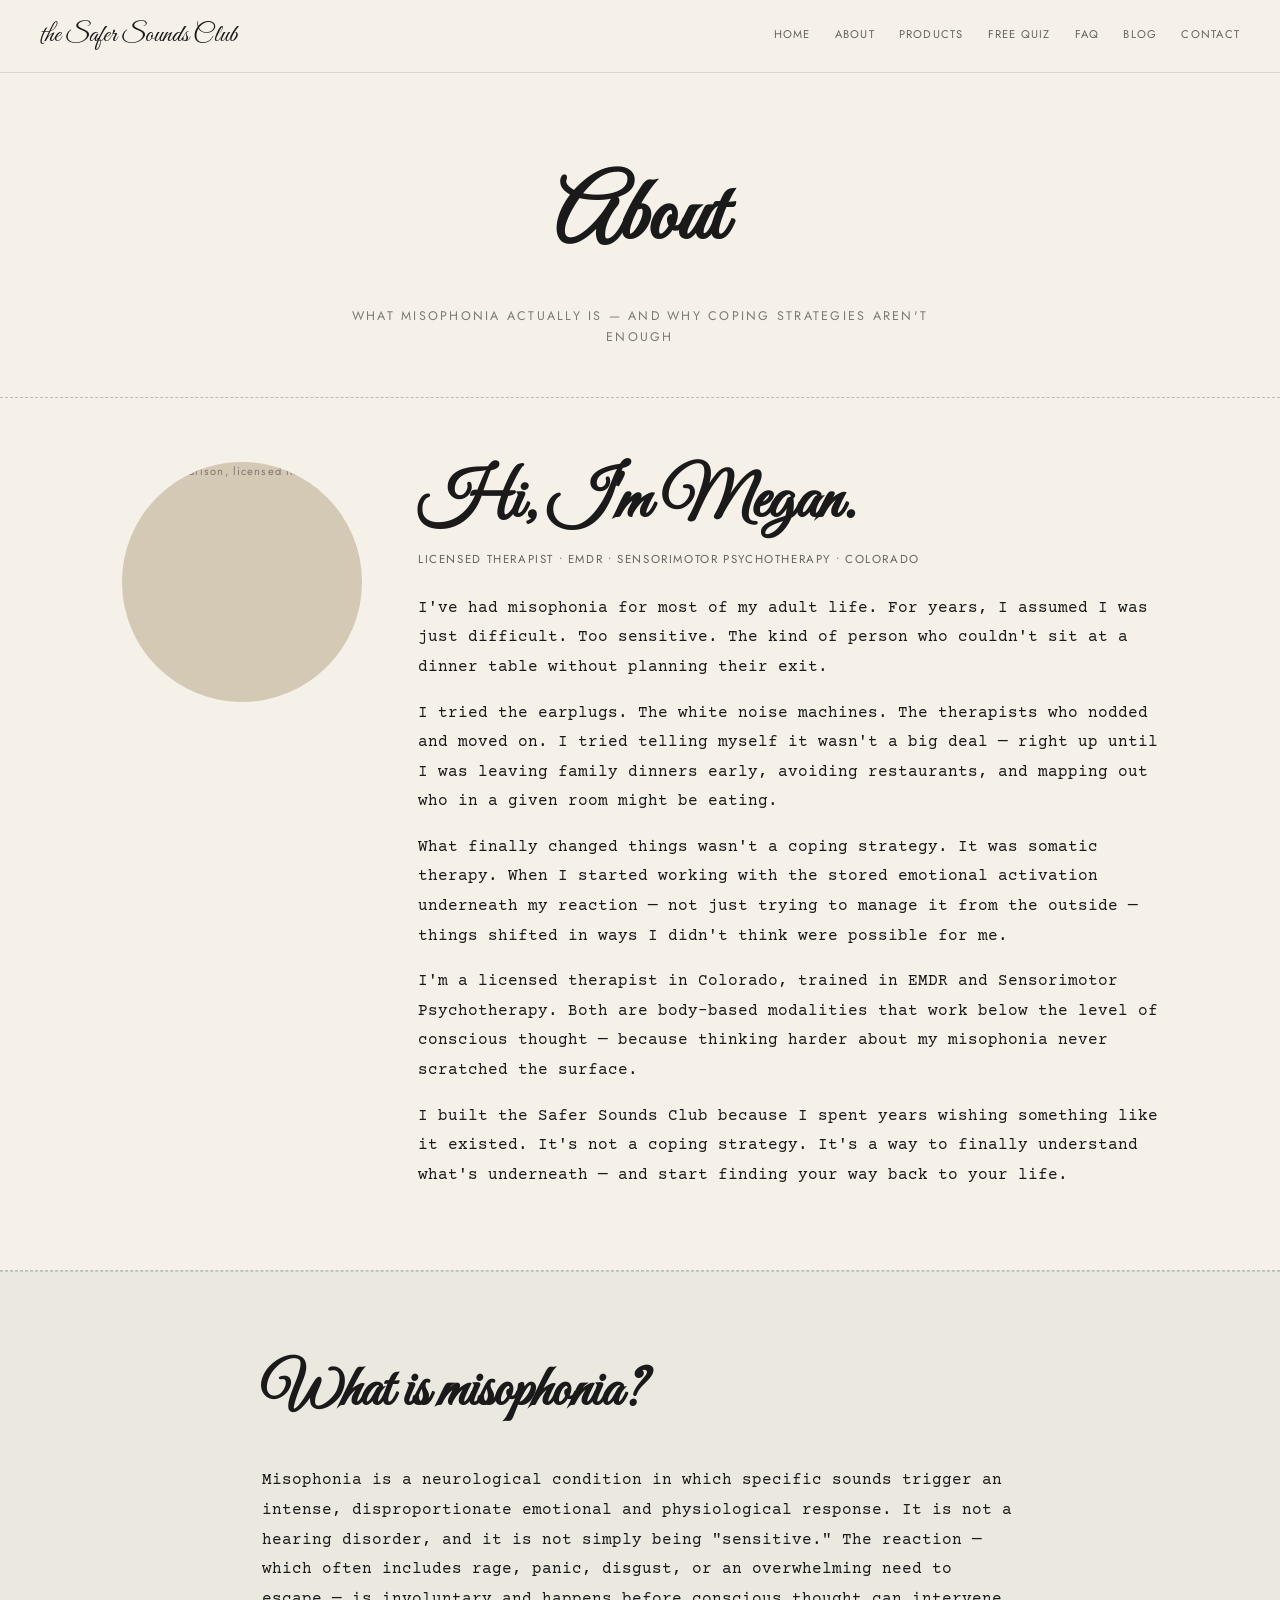
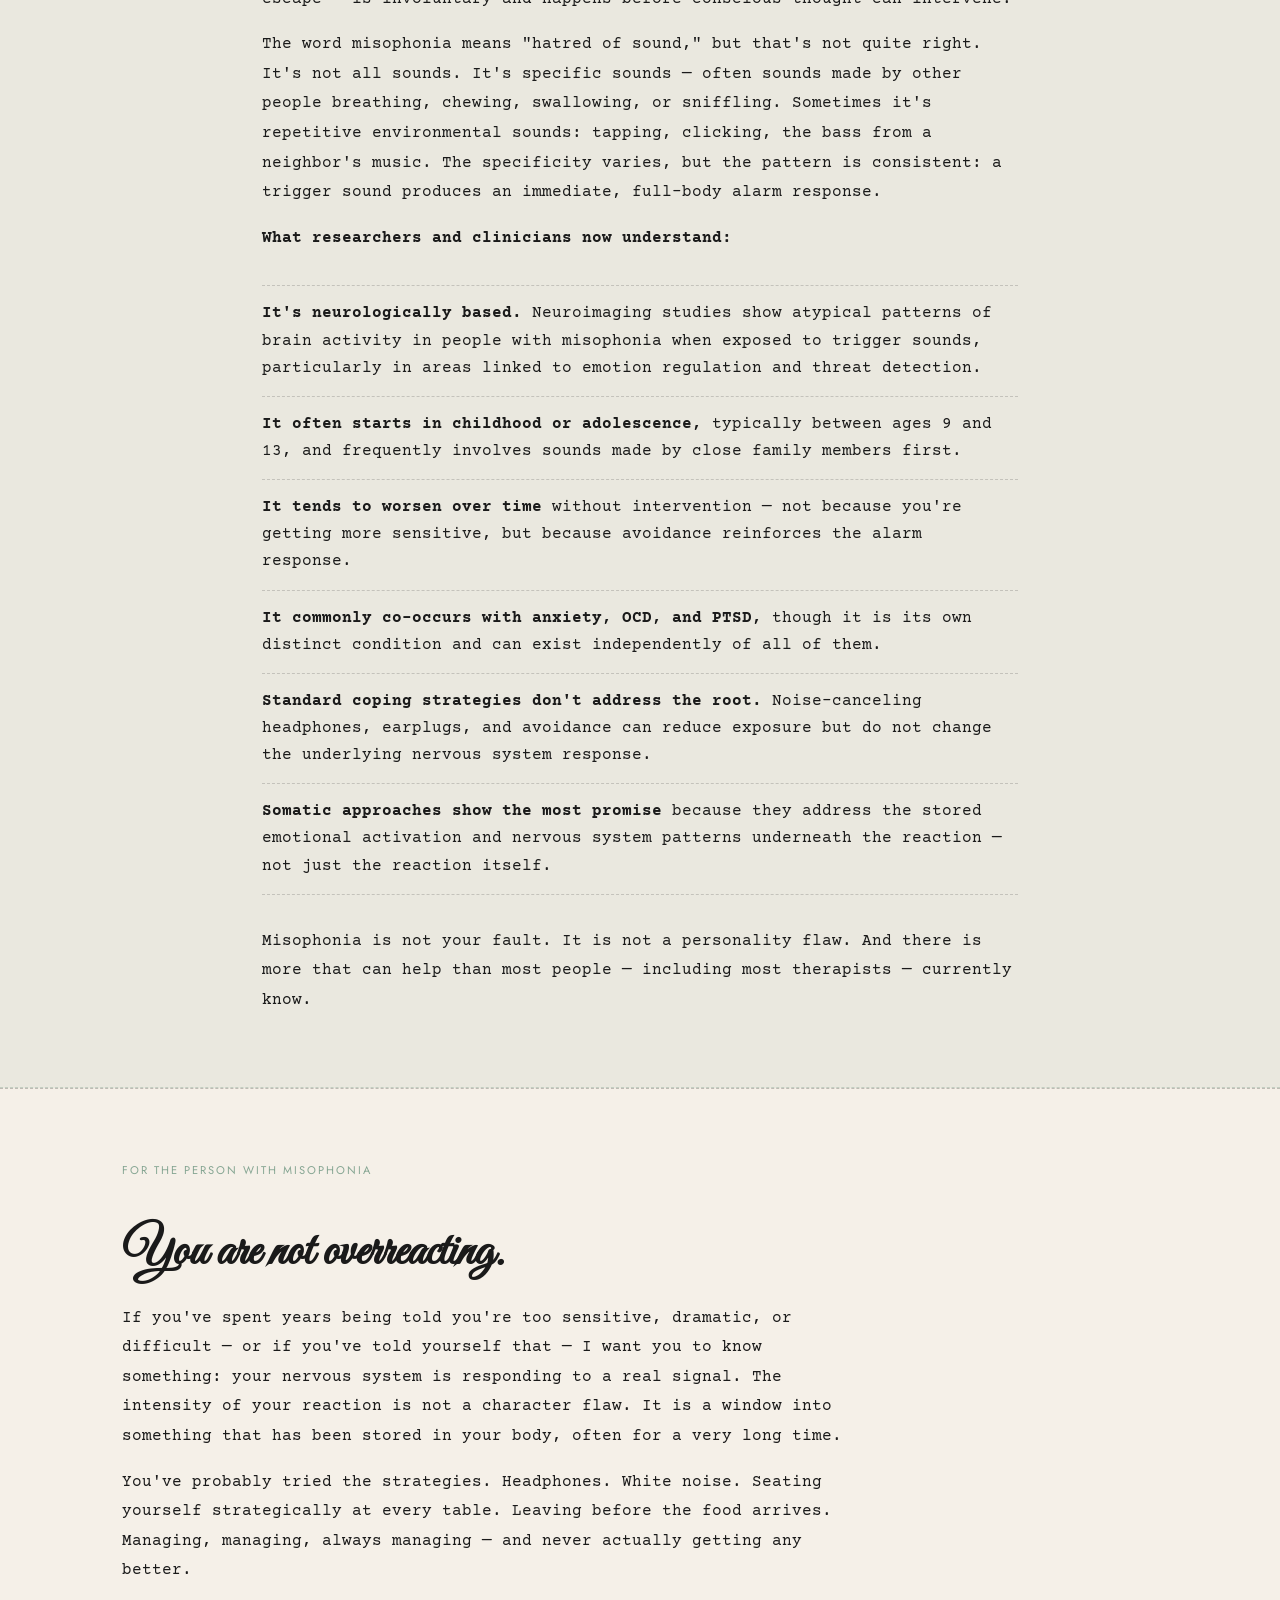
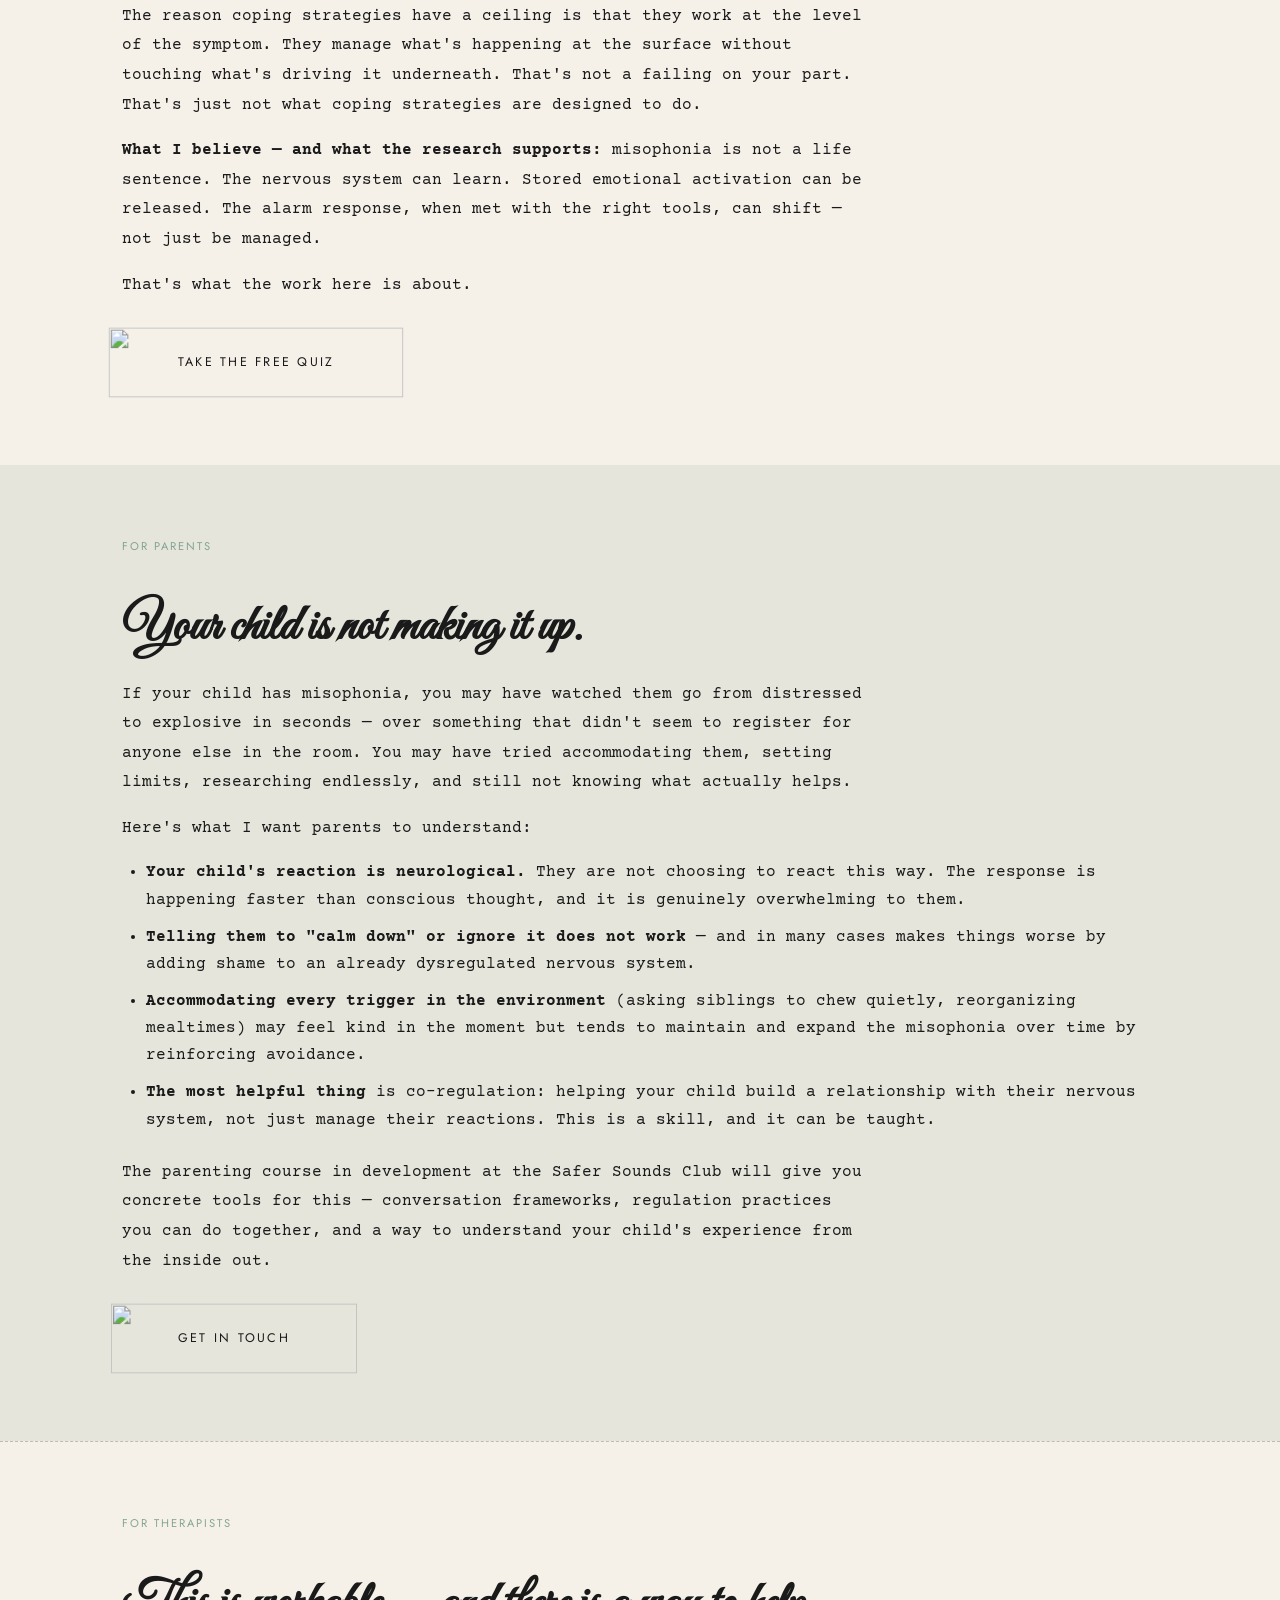
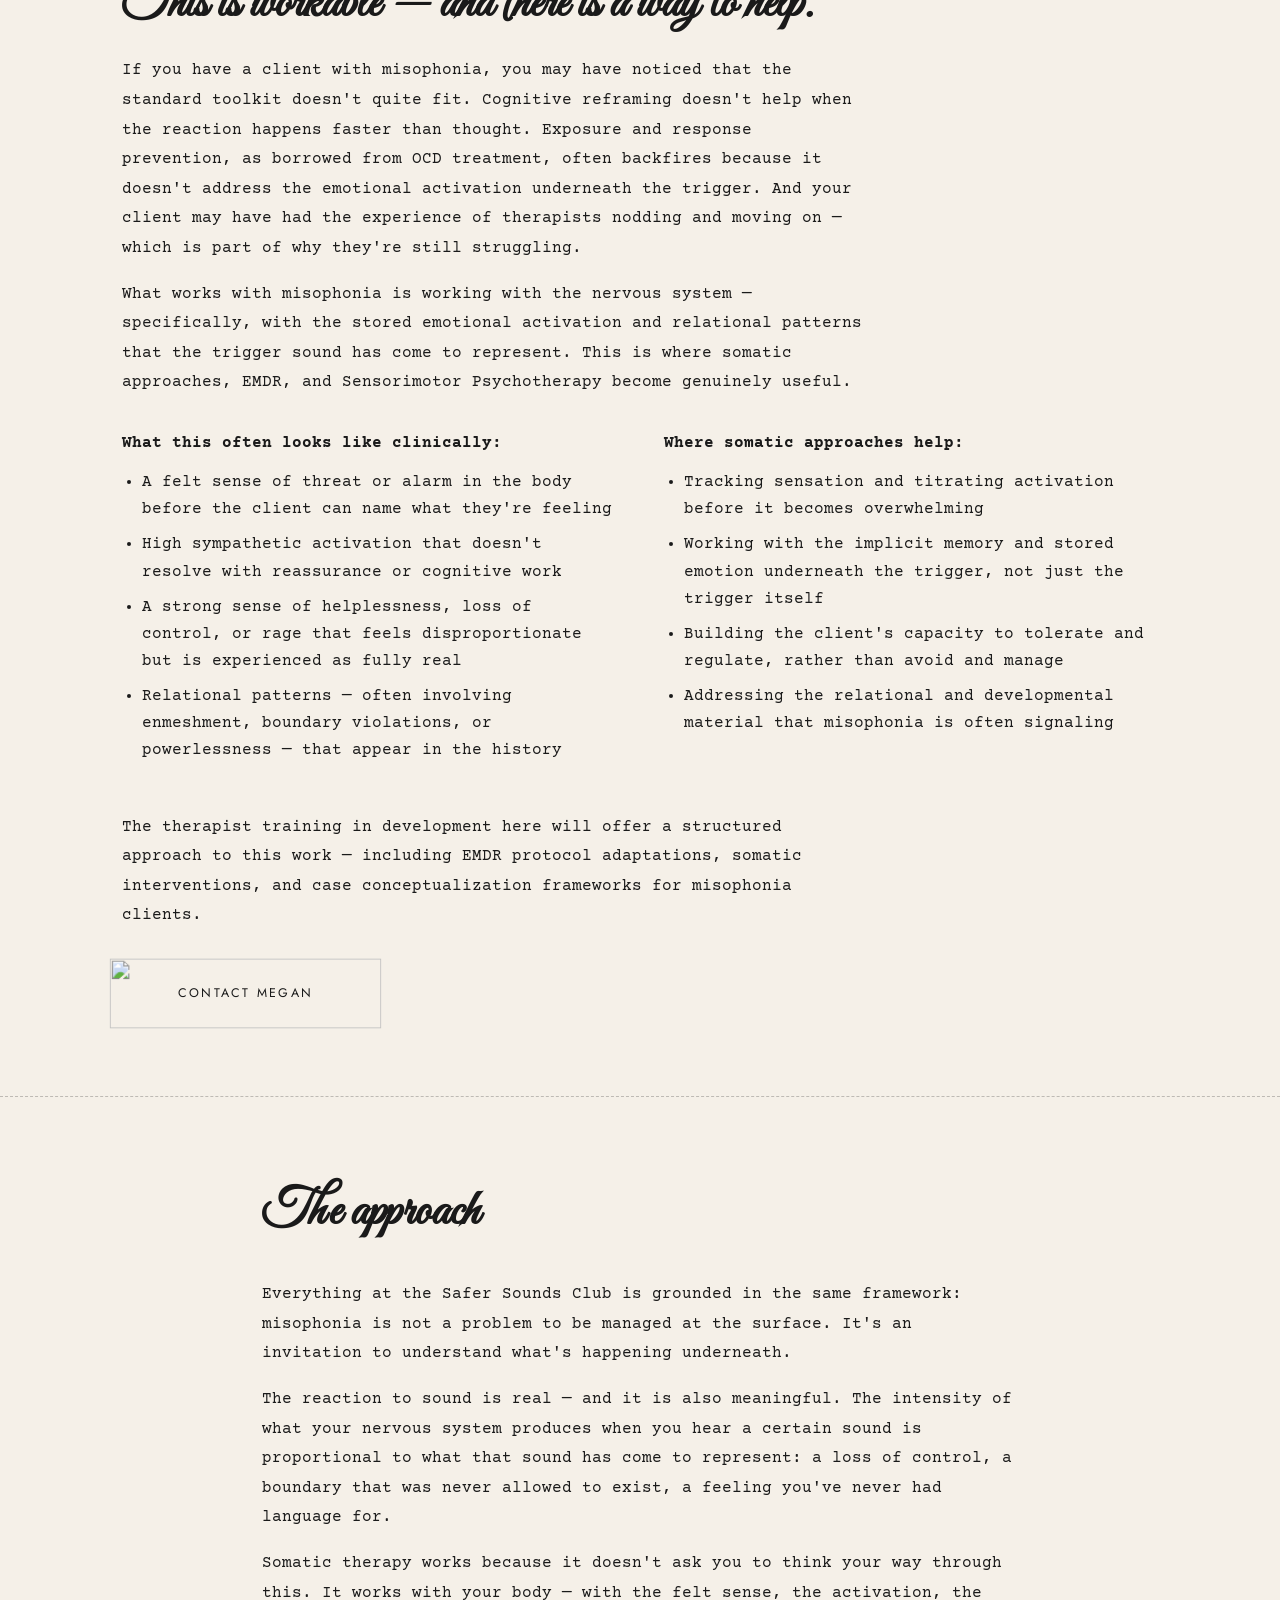
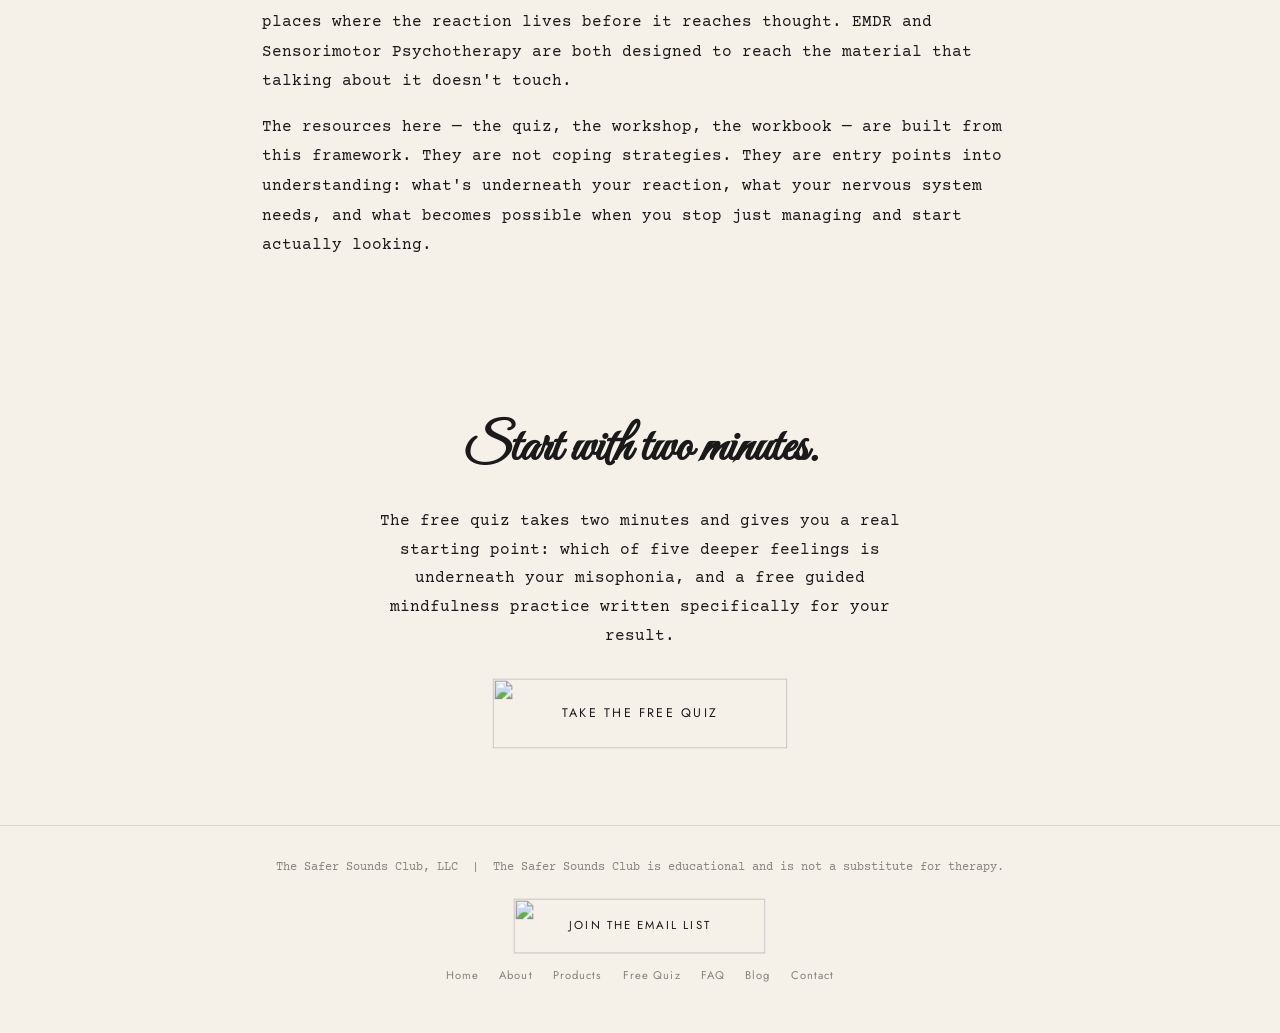
==== about.html @ 6d4de00d "Mobile R2: fix stacking images, bio text larger, color section accents" ====
<!DOCTYPE html>
<html lang="en">
<head>
  <link rel="icon" type="image/png" href="images/favicon.png">
  <meta charset="UTF-8">
  <meta name="viewport" content="width=device-width, initial-scale=1.0">
  <title>About Misophonia & Megan Carlson | The Safer Sounds Club</title>
  <meta name="description" content="Learn what misophonia actually is — from a licensed therapist who has it. Information for people with misophonia, parents, and therapists. Somatic and EMDR approaches that go beyond coping strategies.">
  <meta name="keywords" content="what is misophonia, misophonia therapist, misophonia somatic therapy, misophonia EMDR, misophonia for parents, misophonia for therapists, misophonia causes, Megan Carlson therapist Colorado">
  <meta property="og:title" content="About Misophonia & Megan Carlson | The Safer Sounds Club">
  <meta property="og:description" content="Misophonia isn't just about sounds. Learn what's underneath — from a licensed therapist, EMDR specialist, and person with misophonia.">
  <meta property="og:type" content="website">
  <meta name="robots" content="index, follow">
  <script type="application/ld+json">
  {
    "@context": "https://schema.org",
    "@type": "Person",
    "name": "Megan Carlson",
    "jobTitle": "Licensed Therapist",
    "description": "Licensed therapist, EMDR specialist, and Sensorimotor Psychotherapy practitioner specializing in misophonia using a somatic approach.",
    "knowsAbout": ["misophonia", "EMDR therapy", "somatic therapy", "Sensorimotor Psychotherapy", "sound sensitivity"],
    "worksFor": {
      "@type": "Organization",
      "name": "The Safer Sounds Club"
    }
  }
  </script>
  <link rel="preconnect" href="https://fonts.googleapis.com">
  <link rel="preconnect" href="https://fonts.gstatic.com" crossorigin>
  <link href="https://fonts.googleapis.com/css2?family=Great+Vibes&family=Courier+Prime:ital,wght@0,400;0,700;1,400&family=Jost:wght@300;400&display=swap" rel="stylesheet">
  <style>
    *, *::before, *::after { box-sizing: border-box; margin: 0; padding: 0; }
    :root { --cream: #f5f0e8; --ink: #1a1a1a; --sage: #7a9e8a; --blue-slate: #7a95a8; --max-w: 1100px; }
    body { background: var(--cream); color: var(--ink); font-family: 'Courier Prime', monospace; font-size: 17px; line-height: 1.7; overflow-x: hidden; }

    nav { position: sticky; top: 0; z-index: 100; background: var(--cream); border-bottom: 1px solid rgba(26,26,26,0.12); padding: 14px 40px; display: flex; align-items: center; justify-content: space-between; }
    .nav-brand { font-family: 'Great Vibes', cursive; font-size: 1.6rem; color: var(--ink); text-decoration: none; }
    .nav-links { display: flex; gap: 24px; list-style: none; flex-wrap: wrap; }
    .nav-links a { font-family: 'Jost', sans-serif; font-size: 0.7rem; font-weight: 400; letter-spacing: 0.11em; text-transform: uppercase; text-decoration: none; color: var(--ink); opacity: 0.65; transition: opacity 0.2s; }
    .nav-links a:hover { opacity: 1; }

    .btn-painted {
      position: relative; display: inline-flex; align-items: center; justify-content: center;
      text-decoration: none; color: var(--ink); font-family: 'Jost', sans-serif;
      font-size: 0.78rem; font-weight: 400; letter-spacing: 0.18em; text-transform: uppercase;
      padding: 20px 56px; cursor: pointer; border: none; background: none;
    }
    .btn-sage .paint-bg { display: none; }
    .paint-bg-img { position: absolute; inset: 0; overflow: visible; transform: scaleX(1.1) scaleY(1.15); }
    .paint-bg-img img { width: 100%; height: 100%; object-fit: fill; opacity: 0.95; }
    .btn-painted {
      transition: transform 0.18s ease, opacity 0.18s ease;
    }
    .btn-painted:hover {
      transform: translateY(-2px);
      opacity: 0.9;
    }
    .btn-label { position: relative; z-index: 2; }

    .full-dashes { border: none; border-top: 1.5px dashed rgba(26,26,26,0.25); margin: 0; }
    .caps-label { font-family: 'Jost', sans-serif; font-size: 0.72rem; font-weight: 300; letter-spacing: 0.18em; text-transform: uppercase; }

    /* PAGE HERO */
    .page-hero { text-align: center; padding: 72px 32px 48px; }
    .page-hero h1 { font-family: 'Great Vibes', cursive; font-size: clamp(3rem, 8vw, 5.5rem); margin-bottom: 12px; }
    .page-hero p { font-family: 'Jost', sans-serif; font-size: 0.78rem; letter-spacing: 0.18em; text-transform: uppercase; opacity: 0.55; max-width: 600px; margin: 0 auto; }

    /* MEGAN BIO */
    .bio-section { max-width: var(--max-w); margin: 0 auto; padding: 64px 32px; }
    .bio-inner { display: grid; grid-template-columns: 240px 1fr; gap: 56px; align-items: start; }
    .bio-photo {
      width: 240px; height: 240px; border-radius: 50%; background: #d4c9b5;
      display: flex; align-items: center; justify-content: center;
      font-family: 'Jost', sans-serif; font-size: 0.7rem; letter-spacing: 0.1em;
      color: rgba(26,26,26,0.45); object-fit: cover;
    }
    .bio-photo img { width: 100%; height: 100%; border-radius: 50%; object-fit: cover; }
    .bio-name { font-family: 'Great Vibes', cursive; font-size: clamp(3rem, 6vw, 4.2rem); line-height: 1.2; margin-bottom: 8px; }
    .bio-creds { font-family: 'Jost', sans-serif; font-size: 0.72rem; letter-spacing: 0.14em; text-transform: uppercase; opacity: 0.65; margin-bottom: 24px; }
    .bio-body p { margin-bottom: 1rem; font-size: 1rem; line-height: 1.85; }

    /* WHAT IS MISOPHONIA */
    .what-section { background: rgba(122,158,138,0.09); border-top: 1.5px dashed rgba(122,158,138,0.35); border-bottom: 1.5px dashed rgba(122,158,138,0.35); }
    .what-inner { max-width: 820px; margin: 0 auto; padding: 72px 32px; }
    .what-inner h2 { font-family: 'Great Vibes', cursive; font-size: clamp(2.4rem, 5vw, 3.6rem); margin-bottom: 24px; }
    .what-inner p { font-size: 1rem; line-height: 1.85; margin-bottom: 1rem; }
    .what-inner p:last-child { margin-bottom: 0; }
    .misophonia-facts { margin: 32px 0; padding-left: 0; list-style: none; }
    .misophonia-facts li { padding: 14px 0; border-bottom: 1px dashed rgba(26,26,26,0.18); font-size: 0.97rem; line-height: 1.75; }
    .misophonia-facts li:first-child { border-top: 1px dashed rgba(26,26,26,0.18); }

    /* AUDIENCE SECTIONS */
    .audience-section { max-width: var(--max-w); margin: 0 auto; padding: 72px 32px; }
    .audience-section h2 { font-family: 'Great Vibes', cursive; font-size: clamp(2.2rem, 4vw, 3.2rem); margin-bottom: 8px; }
    .audience-label { font-family: 'Jost', sans-serif; font-size: 0.7rem; letter-spacing: 0.18em; text-transform: uppercase; color: var(--sage); opacity: 0.9; margin-bottom: 28px; display: block; }
    .audience-section p { font-size: 1rem; line-height: 1.85; margin-bottom: 1rem; max-width: 740px; }
    .audience-section ul { padding-left: 24px; margin: 12px 0 24px; }
    .audience-section li { font-size: 0.97rem; line-height: 1.75; margin-bottom: 10px; }
    .audience-grid { display: grid; grid-template-columns: 1fr 1fr; gap: 48px; margin-top: 32px; }
    .audience-col h3 { font-family: 'Courier Prime', monospace; font-size: 1rem; font-weight: 700; margin-bottom: 12px; }
    .audience-col p { font-size: 0.95rem; line-height: 1.8; }

    /* APPROACH SECTION */
    .approach-section { max-width: 820px; margin: 0 auto; padding: 0 32px 72px; }
    .approach-section h2 { font-family: 'Great Vibes', cursive; font-size: clamp(2.2rem, 4vw, 3.2rem); margin-bottom: 24px; }
    .approach-section p { font-size: 1rem; line-height: 1.85; margin-bottom: 1rem; }

    /* CTA */
    .cta-section { text-align: center; padding: 56px 32px 80px; }
    .cta-section h2 { font-family: 'Great Vibes', cursive; font-size: clamp(2.4rem, 5vw, 3.2rem); margin-bottom: 16px; }
    .cta-section p { font-size: 0.97rem; line-height: 1.85; max-width: 560px; margin: 0 auto 32px; }

    footer { text-align: center; padding: 32px 32px 48px; border-top: 1.5px solid rgba(26,26,26,0.12); }
    .footer-disclaimer { font-size: 0.75rem; font-family: 'Courier Prime', monospace; opacity: 0.5; margin-bottom: 24px; }
    .footer-links { display: flex; gap: 20px; flex-wrap: wrap; justify-content: center; font-family: 'Jost', sans-serif; font-size: 0.7rem; letter-spacing: 0.1em; margin-top: 16px; }
    .footer-links a { text-decoration: none; color: var(--ink); opacity: 0.5; }
    .footer-links a:hover { opacity: 0.9; }

    @media (max-width: 768px) {
      nav { padding: 14px 20px; }
      .nav-links { gap: 12px; }
      .bio-inner { grid-template-columns: 1fr; }
      .bio-photo { margin: 0 auto; }
      .audience-grid { grid-template-columns: 1fr; gap: 28px; }
      .palm-deco { display: none; }
    }
    @media (max-width: 480px) {
      .btn-painted { padding: 18px 36px; }
      nav { padding: 12px 16px; }
    }
  
    /* ── HAMBURGER NAV ── */
    .nav-toggle {
      display: none;
      background: none;
      border: none;
      cursor: pointer;
      padding: 4px;
      flex-direction: column;
      gap: 5px;
      flex-shrink: 0;
    }
    .nav-toggle span {
      display: block;
      width: 22px;
      height: 1.5px;
      background: var(--ink);
      transition: transform 0.25s, opacity 0.2s;
    }
    nav.open .nav-toggle span:nth-child(1) { transform: translateY(6.5px) rotate(45deg); }
    nav.open .nav-toggle span:nth-child(2) { opacity: 0; }
    nav.open .nav-toggle span:nth-child(3) { transform: translateY(-6.5px) rotate(-45deg); }
    @media (max-width: 720px) {
      .nav-toggle { display: flex; }
      nav { position: relative; flex-wrap: wrap; }
      .nav-links {
        display: none;
        position: absolute;
        top: 100%;
        left: 0;
        right: 0;
        background: var(--cream);
        border-bottom: 1.5px solid rgba(26,26,26,0.15);
        padding: 20px 24px 24px;
        flex-direction: column;
        gap: 18px;
        z-index: 200;
        box-shadow: 0 8px 24px rgba(26,26,26,0.06);
      }
      nav.open .nav-links { display: flex; }
    }
  </style>
</head>
<body>

<nav>
  <a href="index.html" class="nav-brand">the Safer Sounds Club</a>
  <ul class="nav-links">
    <li><a href="index.html">Home</a></li>
    <li><a href="about.html">About</a></li>
    <li><a href="products.html">Products</a></li>
    <li><a href="quiz.html">Free Quiz</a></li>
    <li><a href="faq.html">FAQ</a></li>
    <li><a href="blog.html">Blog</a></li>
    <li><a href="contact.html">Contact</a></li>
  </ul>
  <button class="nav-toggle" aria-label="Toggle navigation"><span></span><span></span><span></span></button>
</nav>

<!-- PAGE HERO -->
<section class="page-hero">
  <h1>About</h1>
  <p>What misophonia actually is — and why coping strategies aren't enough</p>
</section>

<hr class="full-dashes">

<!-- MEGAN BIO -->
<section class="bio-section">
  <div class="bio-inner">
    <div>
      <div class="bio-photo">
        <img src="images/megan-carlson.jpg" alt="Megan Carlson, licensed therapist" style="width:100%;height:100%;border-radius:50%;object-fit:cover;object-position:top center;">
      </div>
    </div>
    <div>
      <h2 class="bio-name">Hi, I'm Megan.</h2>
      <p class="bio-creds">Licensed Therapist &bull; EMDR &bull; Sensorimotor Psychotherapy &bull; Colorado</p>
      <div class="bio-body">
        <p>I've had misophonia for most of my adult life. For years, I assumed I was just difficult. Too sensitive. The kind of person who couldn't sit at a dinner table without planning their exit.</p>
        <p>I tried the earplugs. The white noise machines. The therapists who nodded and moved on. I tried telling myself it wasn't a big deal — right up until I was leaving family dinners early, avoiding restaurants, and mapping out who in a given room might be eating.</p>
        <p>What finally changed things wasn't a coping strategy. It was somatic therapy. When I started working with the stored emotional activation underneath my reaction — not just trying to manage it from the outside — things shifted in ways I didn't think were possible for me.</p>
        <p>I'm a licensed therapist in Colorado, trained in EMDR and Sensorimotor Psychotherapy. Both are body-based modalities that work below the level of conscious thought — because thinking harder about my misophonia never scratched the surface.</p>
        <p>I built the Safer Sounds Club because I spent years wishing something like it existed. It's not a coping strategy. It's a way to finally understand what's underneath — and start finding your way back to your life.</p>
      </div>
    </div>
  </div>
</section>

<hr class="full-dashes">

<!-- WHAT IS MISOPHONIA -->
<section class="what-section">
  <div class="what-inner">
    <h2>What is misophonia?</h2>
    <p>Misophonia is a neurological condition in which specific sounds trigger an intense, disproportionate emotional and physiological response. It is not a hearing disorder, and it is not simply being "sensitive." The reaction — which often includes rage, panic, disgust, or an overwhelming need to escape — is involuntary and happens before conscious thought can intervene.</p>
    <p>The word misophonia means "hatred of sound," but that's not quite right. It's not all sounds. It's specific sounds — often sounds made by other people breathing, chewing, swallowing, or sniffling. Sometimes it's repetitive environmental sounds: tapping, clicking, the bass from a neighbor's music. The specificity varies, but the pattern is consistent: a trigger sound produces an immediate, full-body alarm response.</p>
    <p><strong>What researchers and clinicians now understand:</strong></p>
    <ul class="misophonia-facts">
      <li><strong>It's neurologically based.</strong> Neuroimaging studies show atypical patterns of brain activity in people with misophonia when exposed to trigger sounds, particularly in areas linked to emotion regulation and threat detection.</li>
      <li><strong>It often starts in childhood or adolescence,</strong> typically between ages 9 and 13, and frequently involves sounds made by close family members first.</li>
      <li><strong>It tends to worsen over time</strong> without intervention — not because you're getting more sensitive, but because avoidance reinforces the alarm response.</li>
      <li><strong>It commonly co-occurs with anxiety, OCD, and PTSD,</strong> though it is its own distinct condition and can exist independently of all of them.</li>
      <li><strong>Standard coping strategies don't address the root.</strong> Noise-canceling headphones, earplugs, and avoidance can reduce exposure but do not change the underlying nervous system response.</li>
      <li><strong>Somatic approaches show the most promise</strong> because they address the stored emotional activation and nervous system patterns underneath the reaction — not just the reaction itself.</li>
    </ul>
    <p>Misophonia is not your fault. It is not a personality flaw. And there is more that can help than most people — including most therapists — currently know.</p>
  </div>
</section>

<hr class="full-dashes">

<!-- FOR PEOPLE WITH MISOPHONIA -->
<div style="position:relative;overflow:hidden;">
  <img src="images/Palm.png" alt="" aria-hidden="true" class="palm-deco" style="position:absolute;right:-10px;top:50%;transform:translateY(-50%);width:280px;mix-blend-mode:multiply;opacity:1;pointer-events:none;">
<section class="audience-section">
  <span class="audience-label">For the person with misophonia</span>
  <h2>You are not overreacting.</h2>
  <p>If you've spent years being told you're too sensitive, dramatic, or difficult — or if you've told yourself that — I want you to know something: your nervous system is responding to a real signal. The intensity of your reaction is not a character flaw. It is a window into something that has been stored in your body, often for a very long time.</p>
  <p>You've probably tried the strategies. Headphones. White noise. Seating yourself strategically at every table. Leaving before the food arrives. Managing, managing, always managing — and never actually getting any better.</p>
  <p>The reason coping strategies have a ceiling is that they work at the level of the symptom. They manage what's happening at the surface without touching what's driving it underneath. That's not a failing on your part. That's just not what coping strategies are designed to do.</p>
  <p><strong>What I believe — and what the research supports:</strong> misophonia is not a life sentence. The nervous system can learn. Stored emotional activation can be released. The alarm response, when met with the right tools, can shift — not just be managed.</p>
  <p>That's what the work here is about.</p>
  <div style="margin-top: 32px;">
    <a href="quiz.html" class="btn-painted btn-sage">
      <span class="paint-bg-img" aria-hidden="true"><img src="images/brushstroke-sage.png" alt=""></span>
      <span class="btn-label">Take the Free Quiz</span>
    </a>
  </div>
</section>
</div>

<!-- FOR PARENTS -->
<div style="background: rgba(122,158,138,0.13); width:100%;">
<section class="audience-section">
  <span class="audience-label">For parents</span>
  <h2>Your child is not making it up.</h2>
  <p>If your child has misophonia, you may have watched them go from distressed to explosive in seconds — over something that didn't seem to register for anyone else in the room. You may have tried accommodating them, setting limits, researching endlessly, and still not knowing what actually helps.</p>
  <p>Here's what I want parents to understand:</p>
  <ul>
    <li><strong>Your child's reaction is neurological.</strong> They are not choosing to react this way. The response is happening faster than conscious thought, and it is genuinely overwhelming to them.</li>
    <li><strong>Telling them to "calm down" or ignore it does not work</strong> — and in many cases makes things worse by adding shame to an already dysregulated nervous system.</li>
    <li><strong>Accommodating every trigger in the environment</strong> (asking siblings to chew quietly, reorganizing mealtimes) may feel kind in the moment but tends to maintain and expand the misophonia over time by reinforcing avoidance.</li>
    <li><strong>The most helpful thing</strong> is co-regulation: helping your child build a relationship with their nervous system, not just manage their reactions. This is a skill, and it can be taught.</li>
  </ul>
  <p>The parenting course in development at the Safer Sounds Club will give you concrete tools for this — conversation frameworks, regulation practices you can do together, and a way to understand your child's experience from the inside out.</p>
  <div style="margin-top: 32px;">
    <a href="contact.html" class="btn-painted btn-sage">
      <span class="paint-bg-img" aria-hidden="true"><img src="images/brushstroke-sage.png" alt=""></span>
      <span class="btn-label">Get in Touch</span>
    </a>
  </div>
</section>
</div>

<hr class="full-dashes">

<!-- FOR THERAPISTS -->
<section class="audience-section">
  <span class="audience-label">For therapists</span>
  <h2>This is workable — and there is a way to help.</h2>
  <p>If you have a client with misophonia, you may have noticed that the standard toolkit doesn't quite fit. Cognitive reframing doesn't help when the reaction happens faster than thought. Exposure and response prevention, as borrowed from OCD treatment, often backfires because it doesn't address the emotional activation underneath the trigger. And your client may have had the experience of therapists nodding and moving on — which is part of why they're still struggling.</p>
  <p>What works with misophonia is working with the nervous system — specifically, with the stored emotional activation and relational patterns that the trigger sound has come to represent. This is where somatic approaches, EMDR, and Sensorimotor Psychotherapy become genuinely useful.</p>
  <div class="audience-grid">
    <div class="audience-col">
      <h3>What this often looks like clinically:</h3>
      <ul style="padding-left: 20px; margin-top: 12px;">
        <li style="margin-bottom: 8px;">A felt sense of threat or alarm in the body before the client can name what they're feeling</li>
        <li style="margin-bottom: 8px;">High sympathetic activation that doesn't resolve with reassurance or cognitive work</li>
        <li style="margin-bottom: 8px;">A strong sense of helplessness, loss of control, or rage that feels disproportionate but is experienced as fully real</li>
        <li style="margin-bottom: 8px;">Relational patterns — often involving enmeshment, boundary violations, or powerlessness — that appear in the history</li>
      </ul>
    </div>
    <div class="audience-col">
      <h3>Where somatic approaches help:</h3>
      <ul style="padding-left: 20px; margin-top: 12px;">
        <li style="margin-bottom: 8px;">Tracking sensation and titrating activation before it becomes overwhelming</li>
        <li style="margin-bottom: 8px;">Working with the implicit memory and stored emotion underneath the trigger, not just the trigger itself</li>
        <li style="margin-bottom: 8px;">Building the client's capacity to tolerate and regulate, rather than avoid and manage</li>
        <li style="margin-bottom: 8px;">Addressing the relational and developmental material that misophonia is often signaling</li>
      </ul>
    </div>
  </div>
  <p style="margin-top: 24px;">The therapist training in development here will offer a structured approach to this work — including EMDR protocol adaptations, somatic interventions, and case conceptualization frameworks for misophonia clients.</p>
  <div style="margin-top: 32px;">
    <a href="contact.html" class="btn-painted btn-sage">
      <span class="paint-bg-img" aria-hidden="true"><img src="images/brushstroke-sage.png" alt=""></span>
      <span class="btn-label">Contact Megan</span>
    </a>
  </div>
</section>

<hr class="full-dashes">

<!-- THE APPROACH -->
<section class="approach-section" style="padding-top: 72px;">
  <h2>The approach</h2>
  <p>Everything at the Safer Sounds Club is grounded in the same framework: misophonia is not a problem to be managed at the surface. It's an invitation to understand what's happening underneath.</p>
  <p>The reaction to sound is real — and it is also meaningful. The intensity of what your nervous system produces when you hear a certain sound is proportional to what that sound has come to represent: a loss of control, a boundary that was never allowed to exist, a feeling you've never had language for.</p>
  <p>Somatic therapy works because it doesn't ask you to think your way through this. It works with your body — with the felt sense, the activation, the places where the reaction lives before it reaches thought. EMDR and Sensorimotor Psychotherapy are both designed to reach the material that talking about it doesn't touch.</p>
  <p>The resources here — the quiz, the workshop, the workbook — are built from this framework. They are not coping strategies. They are entry points into understanding: what's underneath your reaction, what your nervous system needs, and what becomes possible when you stop just managing and start actually looking.</p>
</section>

<!-- CTA -->
<section class="cta-section">
  <h2>Start with two minutes.</h2>
  <p>The free quiz takes two minutes and gives you a real starting point: which of five deeper feelings is underneath your misophonia, and a free guided mindfulness practice written specifically for your result.</p>
  <a href="quiz.html" class="btn-painted btn-sage">
    <span class="paint-bg-img" aria-hidden="true"><img src="images/brushstroke-sage.png" alt=""></span>
    <span class="btn-label">Take the Free Quiz</span>
  </a>
</section>

<footer>
  <p class="footer-disclaimer">The Safer Sounds Club, LLC &nbsp;|&nbsp; The Safer Sounds Club is educational and is not a substitute for therapy.</p>
  <div style="margin-bottom:8px;">
    <a href="quiz.html" class="btn-painted btn-sage" style="padding:14px 44px;font-size:0.72rem;">
      <span class="paint-bg-img" aria-hidden="true"><img src="images/brushstroke-sage.png" alt=""></span>
      <span class="btn-label">Join the email list</span>
    </a>
  </div>
  <div class="footer-links">
    <a href="index.html">Home</a>
    <a href="about.html">About</a>
    <a href="products.html">Products</a>
    <a href="quiz.html">Free Quiz</a>
    <a href="faq.html">FAQ</a>
    <a href="blog.html">Blog</a>
    <a href="contact.html">Contact</a>
  </div>
</footer>


<script>
  (function() {
    var toggle = document.querySelector('.nav-toggle');
    var nav = document.querySelector('nav');
    if (!toggle || !nav) return;
    toggle.addEventListener('click', function() { nav.classList.toggle('open'); });
    document.querySelectorAll('.nav-links a').forEach(function(a) {
      a.addEventListener('click', function() { nav.classList.remove('open'); });
    });
  })();
</script>

</body>
</html>
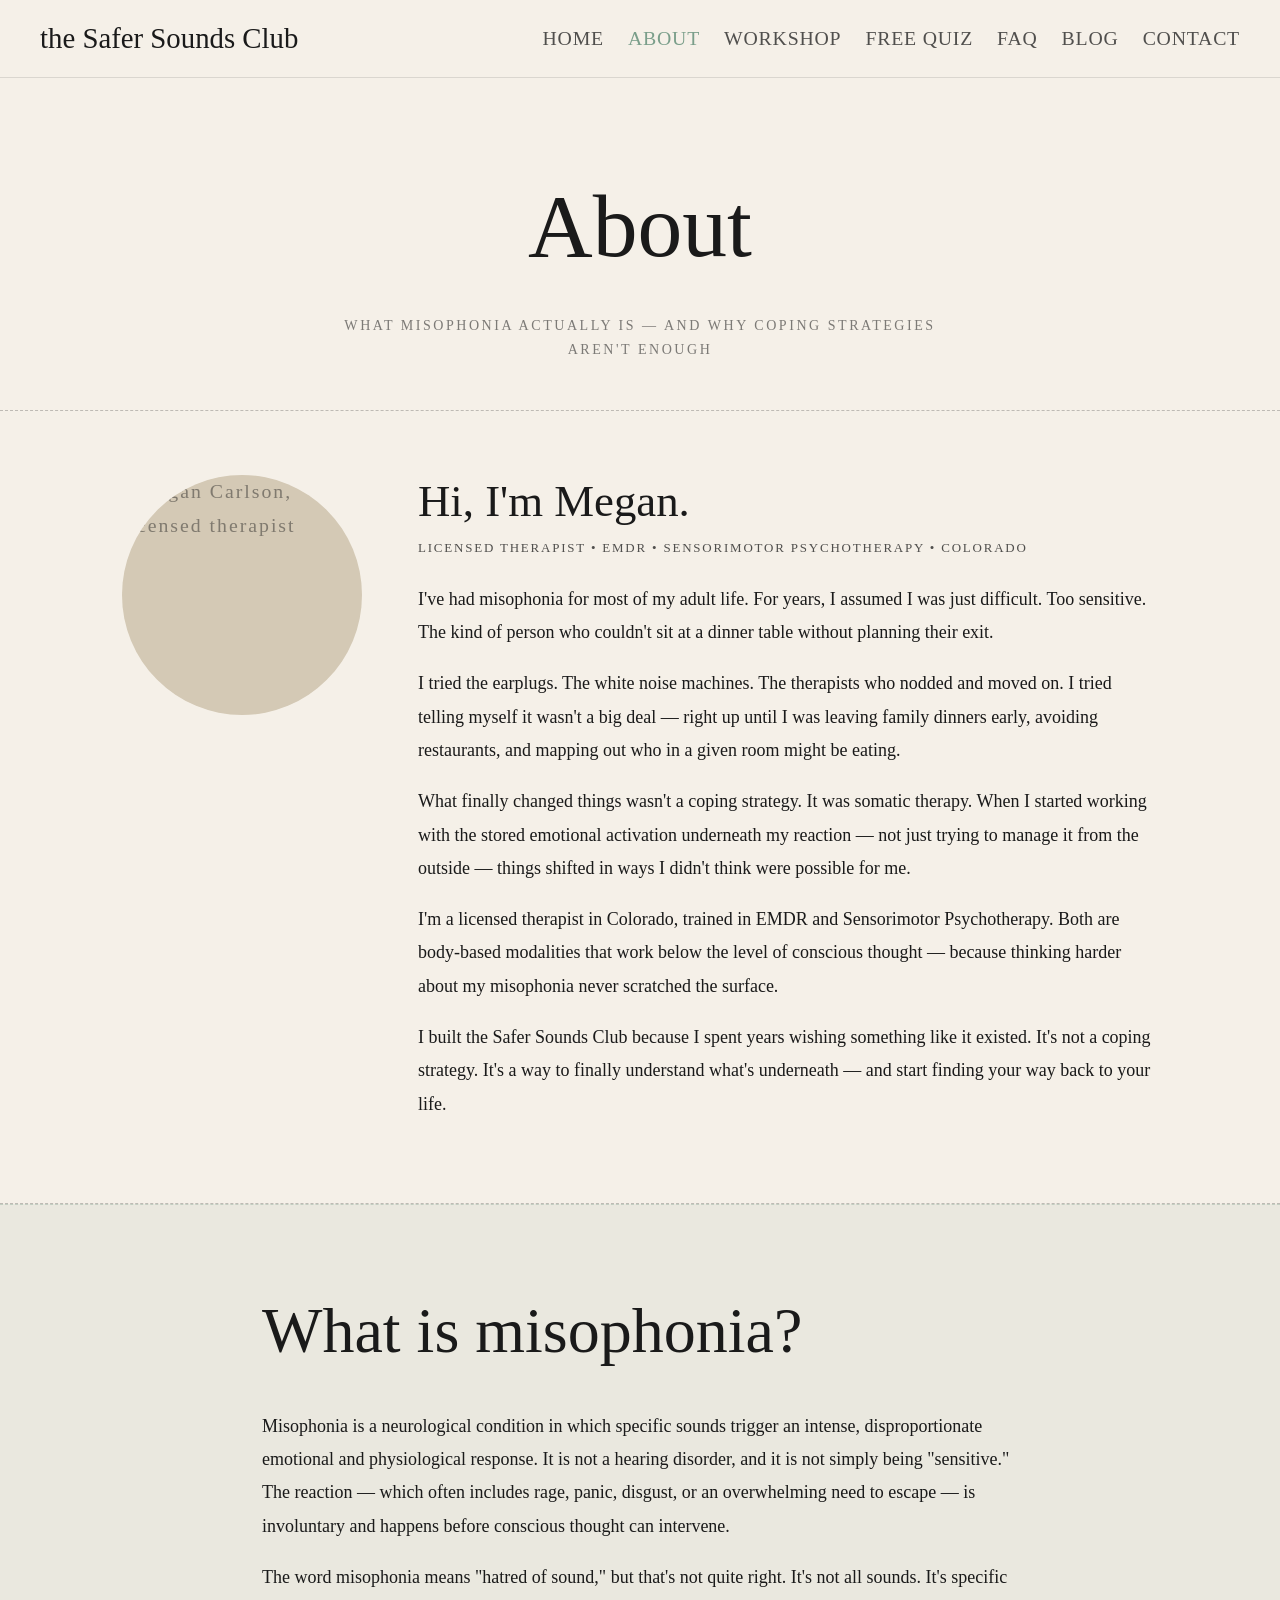
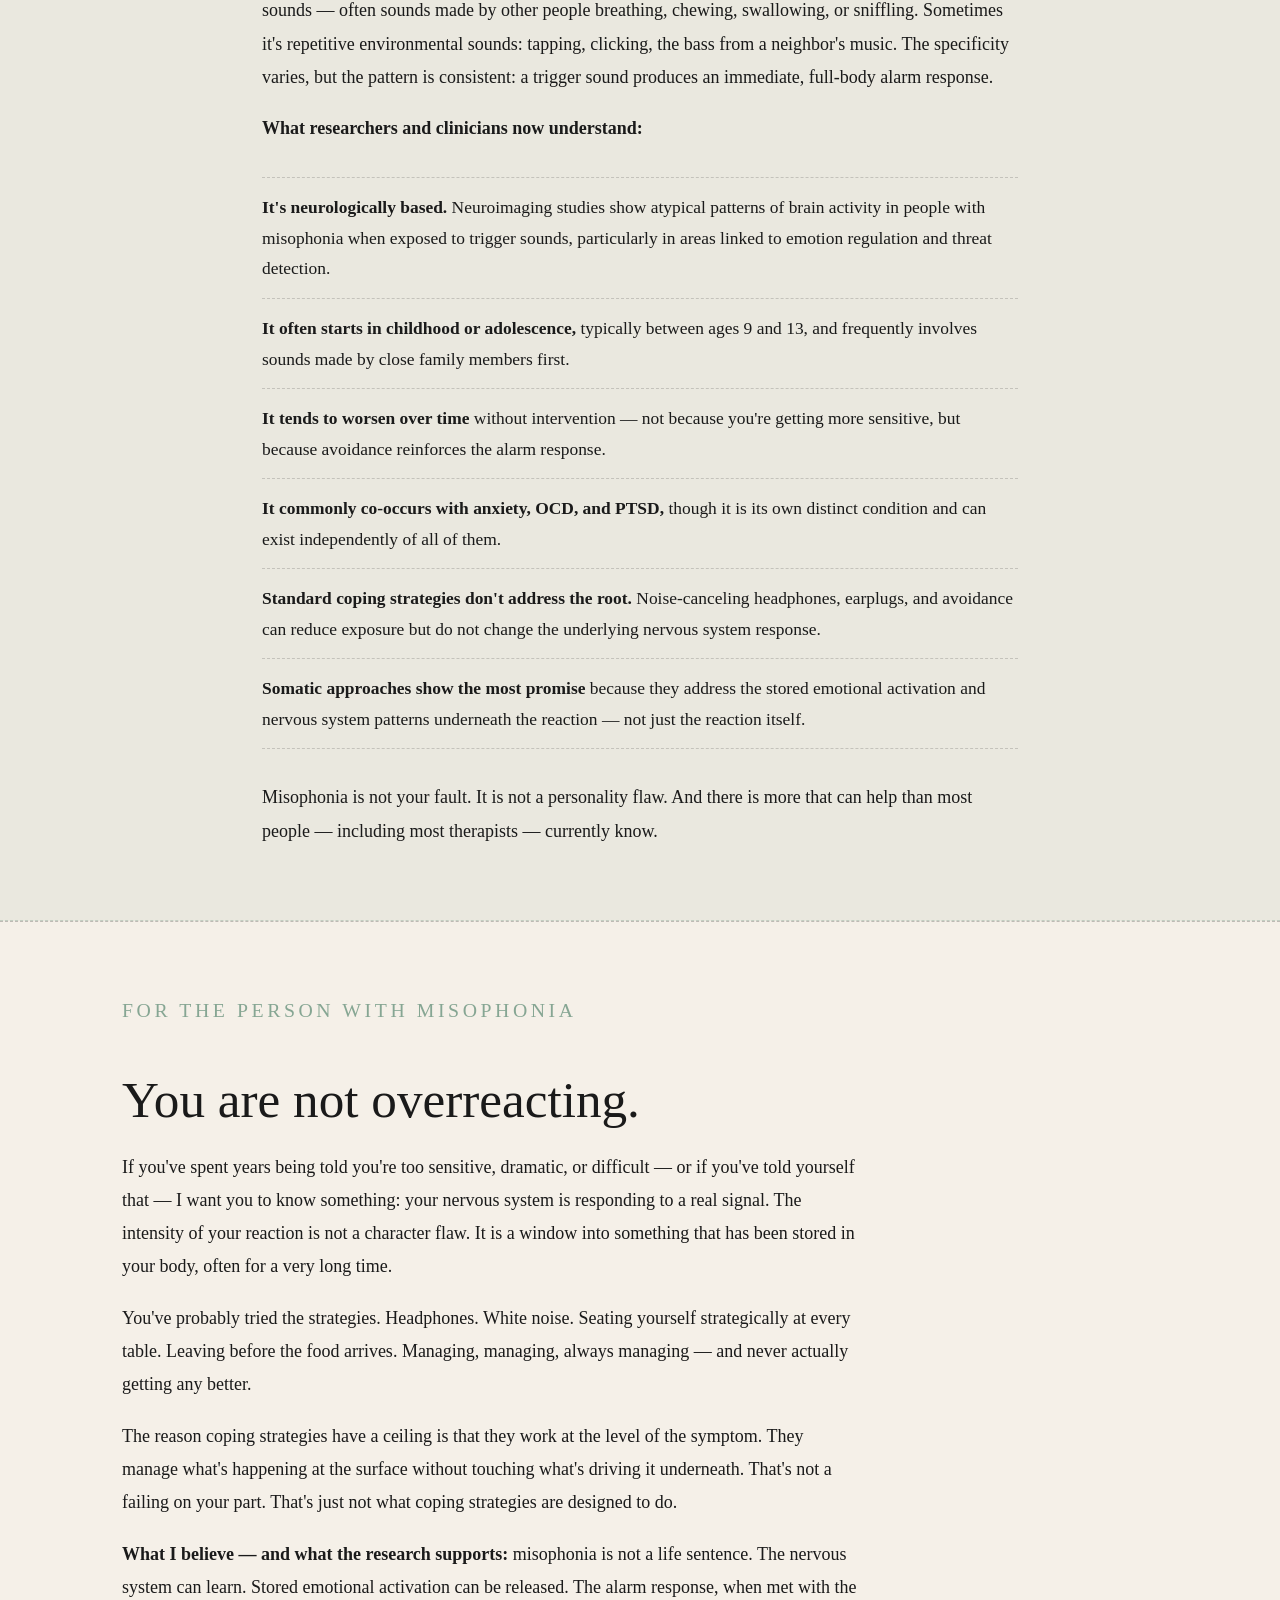
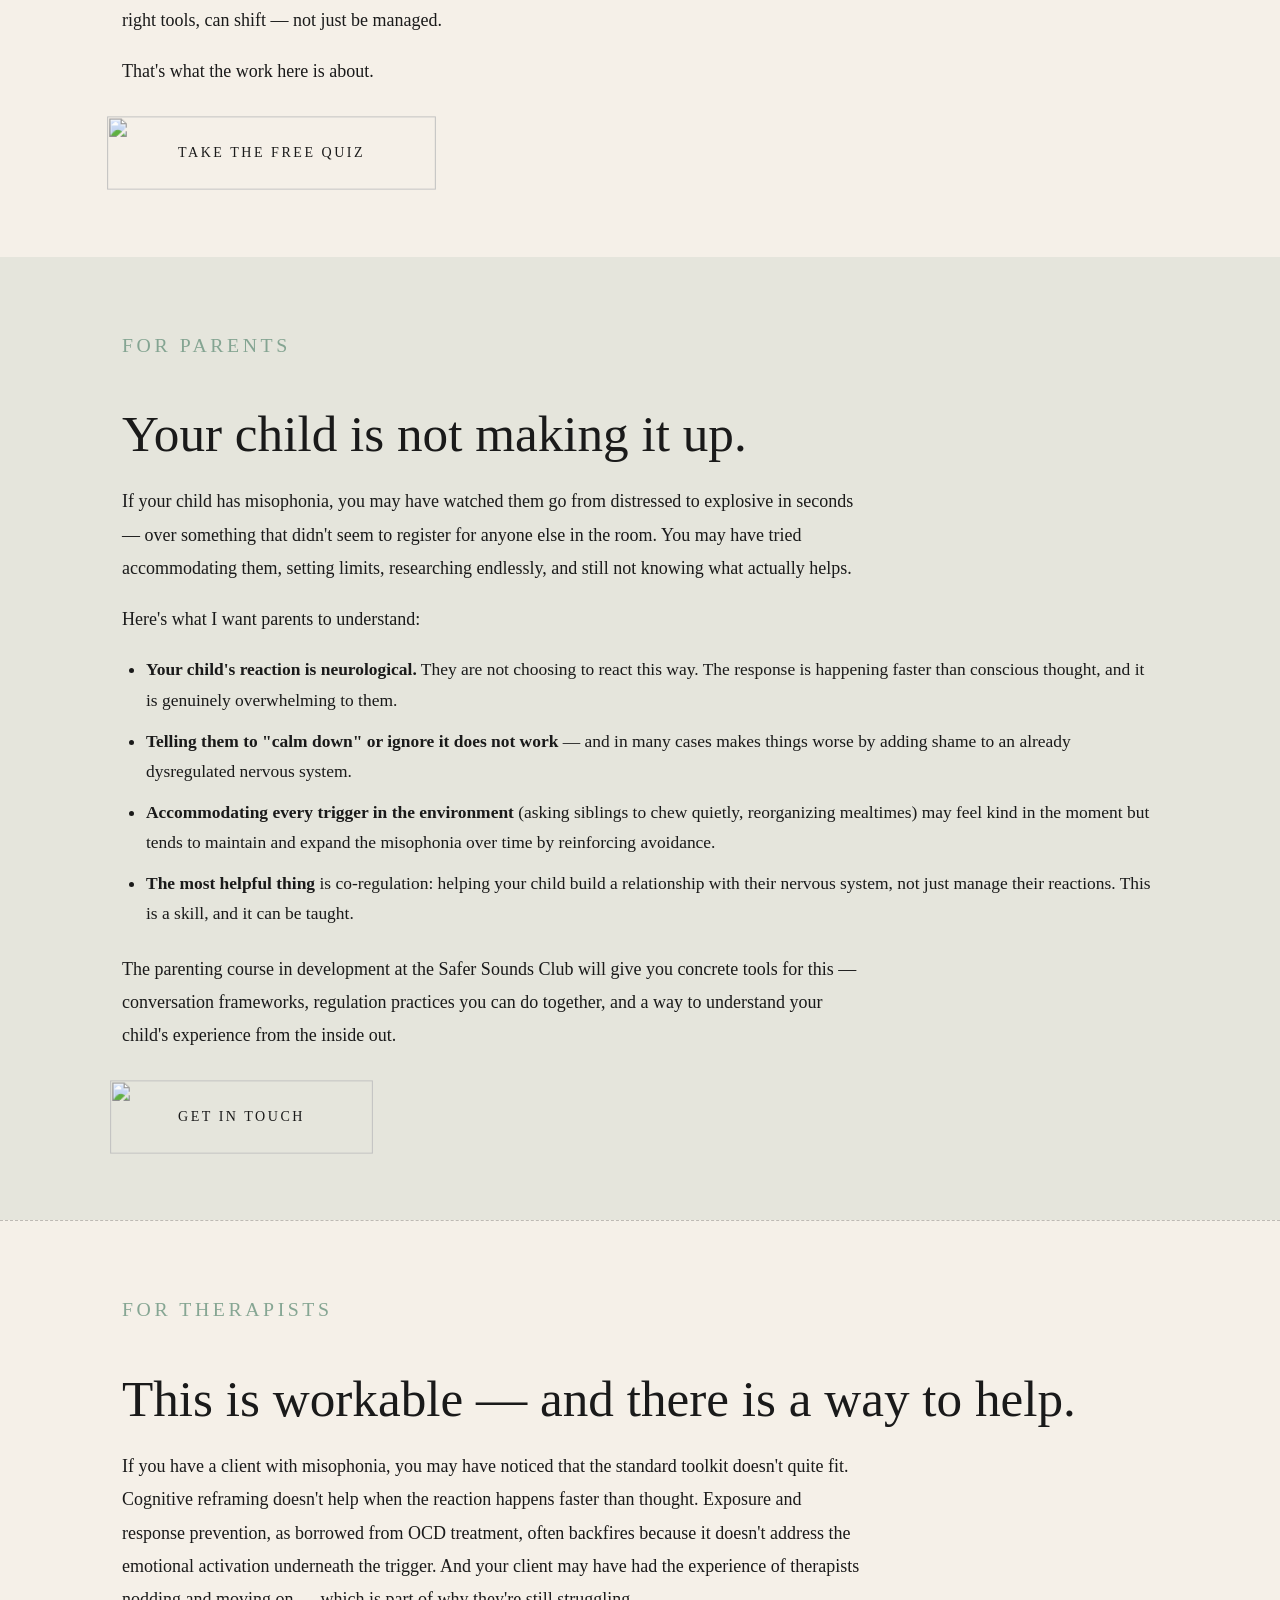
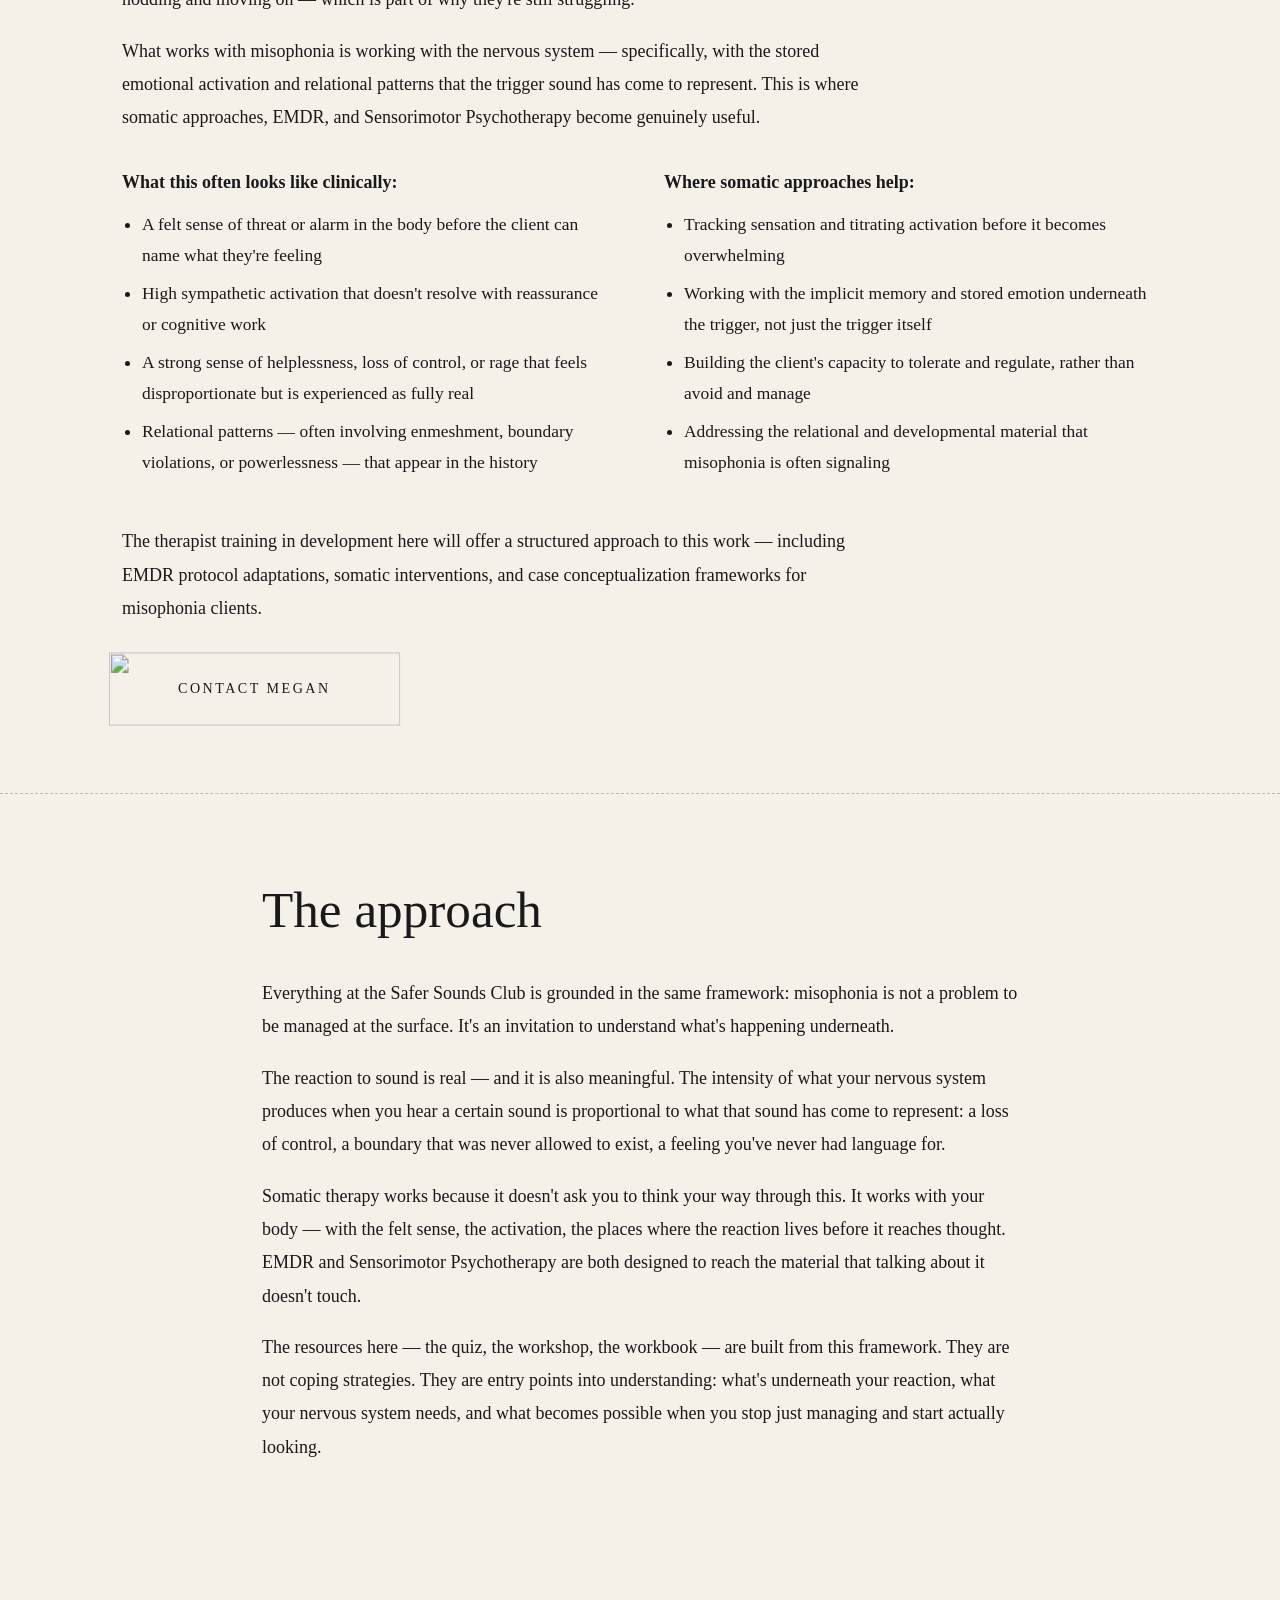
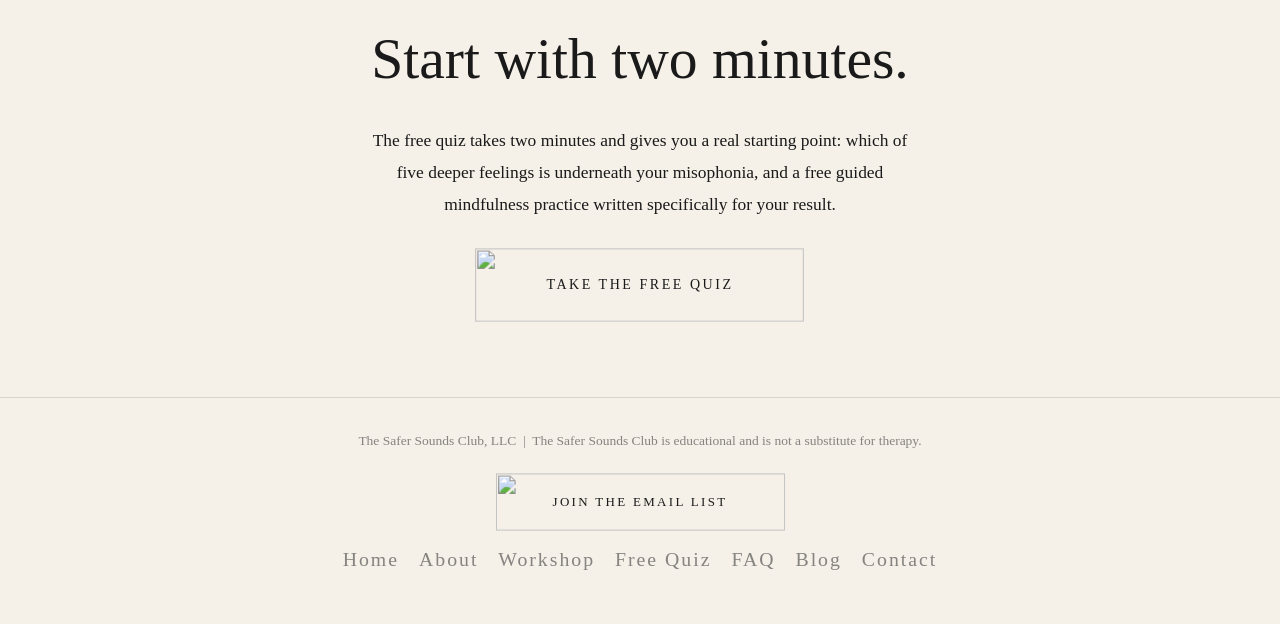
==== commit 857d9fce: "Fix FOUT: font preload hints + font-display: block sitewide" ====
--- a/about.html
+++ b/about.html
@@ -2,6 +2,8 @@
 <html lang="en">
 <head>
   <link rel="icon" type="image/png" href="images/favicon.png">
+  <link rel="preload" href="fonts/CoreBandiFace.woff2" as="font" type="font/woff2" crossorigin>
+  <link rel="preload" href="fonts/MeowScript.ttf" as="font" type="font/truetype" crossorigin>
   <meta charset="UTF-8">
   <meta name="viewport" content="width=device-width, initial-scale=1.0">
   <title>About Misophonia & Megan Carlson | The Safer Sounds Club</title>
@@ -25,23 +27,34 @@
     }
   }
   </script>
-  <link rel="preconnect" href="https://fonts.googleapis.com">
-  <link rel="preconnect" href="https://fonts.gstatic.com" crossorigin>
-  <link href="https://fonts.googleapis.com/css2?family=Great+Vibes&family=Courier+Prime:ital,wght@0,400;0,700;1,400&family=Jost:wght@300;400&display=swap" rel="stylesheet">
   <style>
+    @font-face {
+      font-family: 'CoreBandiFace';
+      src: url('fonts/CoreBandiFace.woff2') format('woff2'),
+           url('fonts/CoreBandiFace.woff') format('woff'),
+           url('fonts/CoreBandiFace.ttf') format('truetype');
+      font-weight: normal; font-style: normal; font-display: block;
+    }
+    @font-face {
+      font-family: 'MeowScript';
+      src: url('fonts/MeowScript.ttf') format('truetype');
+      font-weight: normal; font-style: normal; font-display: block;
+    }
+    html { font-size: 18px; }
     *, *::before, *::after { box-sizing: border-box; margin: 0; padding: 0; }
     :root { --cream: #f5f0e8; --ink: #1a1a1a; --sage: #7a9e8a; --blue-slate: #7a95a8; --max-w: 1100px; }
-    body { background: var(--cream); color: var(--ink); font-family: 'Courier Prime', monospace; font-size: 17px; line-height: 1.7; overflow-x: hidden; }
+    body { background: var(--cream); color: var(--ink); font-family: 'CoreBandiFace', cursive; font-size: 21px; line-height: 1.7; overflow-x: hidden; }
 
     nav { position: sticky; top: 0; z-index: 100; background: var(--cream); border-bottom: 1px solid rgba(26,26,26,0.12); padding: 14px 40px; display: flex; align-items: center; justify-content: space-between; }
-    .nav-brand { font-family: 'Great Vibes', cursive; font-size: 1.6rem; color: var(--ink); text-decoration: none; }
+    .nav-brand { font-family: 'MeowScript', cursive; font-weight: 400; font-size: 1.6rem; color: var(--ink); text-decoration: none; }
     .nav-links { display: flex; gap: 24px; list-style: none; flex-wrap: wrap; }
-    .nav-links a { font-family: 'Jost', sans-serif; font-size: 0.7rem; font-weight: 400; letter-spacing: 0.11em; text-transform: uppercase; text-decoration: none; color: var(--ink); opacity: 0.65; transition: opacity 0.2s; }
+    .nav-links a { font-family: 'CoreBandiFace', cursive; font-size: 1.1rem; font-weight: 400; letter-spacing: 0.04em; text-transform: uppercase; text-decoration: none; color: var(--ink); opacity: 0.75; transition: opacity 0.2s; }
     .nav-links a:hover { opacity: 1; }
+    .nav-links a.active { color: var(--sage); opacity: 1; }
 
     .btn-painted {
       position: relative; display: inline-flex; align-items: center; justify-content: center;
-      text-decoration: none; color: var(--ink); font-family: 'Jost', sans-serif;
+      text-decoration: none; color: var(--ink); font-family: 'CoreBandiFace', cursive;
       font-size: 0.78rem; font-weight: 400; letter-spacing: 0.18em; text-transform: uppercase;
       padding: 20px 56px; cursor: pointer; border: none; background: none;
     }
@@ -58,12 +71,12 @@
     .btn-label { position: relative; z-index: 2; }
 
     .full-dashes { border: none; border-top: 1.5px dashed rgba(26,26,26,0.25); margin: 0; }
-    .caps-label { font-family: 'Jost', sans-serif; font-size: 0.72rem; font-weight: 300; letter-spacing: 0.18em; text-transform: uppercase; }
+    .caps-label { font-family: 'CoreBandiFace', cursive; font-size: 0.72rem; font-weight: 300; letter-spacing: 0.18em; text-transform: uppercase; }
 
     /* PAGE HERO */
     .page-hero { text-align: center; padding: 72px 32px 48px; }
-    .page-hero h1 { font-family: 'Great Vibes', cursive; font-size: clamp(3rem, 8vw, 5.5rem); margin-bottom: 12px; }
-    .page-hero p { font-family: 'Jost', sans-serif; font-size: 0.78rem; letter-spacing: 0.18em; text-transform: uppercase; opacity: 0.55; max-width: 600px; margin: 0 auto; }
+    .page-hero h1 { font-family: 'MeowScript', cursive; font-weight: 400; font-size: clamp(2.8rem, 7vw, 5rem); margin-bottom: 12px; }
+    .page-hero p { font-family: 'CoreBandiFace', cursive; font-size: 0.78rem; letter-spacing: 0.18em; text-transform: uppercase; opacity: 0.55; max-width: 600px; margin: 0 auto; }
 
     /* MEGAN BIO */
     .bio-section { max-width: var(--max-w); margin: 0 auto; padding: 64px 32px; }
@@ -71,18 +84,18 @@
     .bio-photo {
       width: 240px; height: 240px; border-radius: 50%; background: #d4c9b5;
       display: flex; align-items: center; justify-content: center;
-      font-family: 'Jost', sans-serif; font-size: 0.7rem; letter-spacing: 0.1em;
+      font-family: 'CoreBandiFace', cursive; font-size: 1.1rem; letter-spacing: 0.1em;
       color: rgba(26,26,26,0.45); object-fit: cover;
     }
     .bio-photo img { width: 100%; height: 100%; border-radius: 50%; object-fit: cover; }
-    .bio-name { font-family: 'Great Vibes', cursive; font-size: clamp(3rem, 6vw, 4.2rem); line-height: 1.2; margin-bottom: 8px; }
-    .bio-creds { font-family: 'Jost', sans-serif; font-size: 0.72rem; letter-spacing: 0.14em; text-transform: uppercase; opacity: 0.65; margin-bottom: 24px; }
+    .bio-name { font-family: 'MeowScript', cursive; font-weight: 400; font-size: clamp(1.8rem, 3.5vw, 2.6rem); line-height: 1.2; margin-bottom: 8px; }
+    .bio-creds { font-family: 'CoreBandiFace', cursive; font-size: 0.72rem; letter-spacing: 0.14em; text-transform: uppercase; opacity: 0.75; margin-bottom: 24px; }
     .bio-body p { margin-bottom: 1rem; font-size: 1rem; line-height: 1.85; }
 
     /* WHAT IS MISOPHONIA */
     .what-section { background: rgba(122,158,138,0.09); border-top: 1.5px dashed rgba(122,158,138,0.35); border-bottom: 1.5px dashed rgba(122,158,138,0.35); }
     .what-inner { max-width: 820px; margin: 0 auto; padding: 72px 32px; }
-    .what-inner h2 { font-family: 'Great Vibes', cursive; font-size: clamp(2.4rem, 5vw, 3.6rem); margin-bottom: 24px; }
+    .what-inner h2 { font-family: 'MeowScript', cursive; font-weight: 400; font-size: clamp(2.4rem, 5vw, 3.6rem); margin-bottom: 24px; }
     .what-inner p { font-size: 1rem; line-height: 1.85; margin-bottom: 1rem; }
     .what-inner p:last-child { margin-bottom: 0; }
     .misophonia-facts { margin: 32px 0; padding-left: 0; list-style: none; }
@@ -91,28 +104,28 @@
 
     /* AUDIENCE SECTIONS */
     .audience-section { max-width: var(--max-w); margin: 0 auto; padding: 72px 32px; }
-    .audience-section h2 { font-family: 'Great Vibes', cursive; font-size: clamp(2.2rem, 4vw, 3.2rem); margin-bottom: 8px; }
-    .audience-label { font-family: 'Jost', sans-serif; font-size: 0.7rem; letter-spacing: 0.18em; text-transform: uppercase; color: var(--sage); opacity: 0.9; margin-bottom: 28px; display: block; }
+    .audience-section h2 { font-family: 'MeowScript', cursive; font-weight: 400; font-size: clamp(2.2rem, 4vw, 3.2rem); margin-bottom: 8px; }
+    .audience-label { font-family: 'CoreBandiFace', cursive; font-size: 1.1rem; letter-spacing: 0.18em; text-transform: uppercase; color: var(--sage); opacity: 0.9; margin-bottom: 28px; display: block; }
     .audience-section p { font-size: 1rem; line-height: 1.85; margin-bottom: 1rem; max-width: 740px; }
     .audience-section ul { padding-left: 24px; margin: 12px 0 24px; }
     .audience-section li { font-size: 0.97rem; line-height: 1.75; margin-bottom: 10px; }
     .audience-grid { display: grid; grid-template-columns: 1fr 1fr; gap: 48px; margin-top: 32px; }
-    .audience-col h3 { font-family: 'Courier Prime', monospace; font-size: 1rem; font-weight: 700; margin-bottom: 12px; }
+    .audience-col h3 { font-family: 'CoreBandiFace', cursive; font-size: 1rem; font-weight: 700; margin-bottom: 12px; }
     .audience-col p { font-size: 0.95rem; line-height: 1.8; }
 
     /* APPROACH SECTION */
     .approach-section { max-width: 820px; margin: 0 auto; padding: 0 32px 72px; }
-    .approach-section h2 { font-family: 'Great Vibes', cursive; font-size: clamp(2.2rem, 4vw, 3.2rem); margin-bottom: 24px; }
+    .approach-section h2 { font-family: 'MeowScript', cursive; font-weight: 400; font-size: clamp(2.2rem, 4vw, 3.2rem); margin-bottom: 24px; }
     .approach-section p { font-size: 1rem; line-height: 1.85; margin-bottom: 1rem; }
 
     /* CTA */
     .cta-section { text-align: center; padding: 56px 32px 80px; }
-    .cta-section h2 { font-family: 'Great Vibes', cursive; font-size: clamp(2.4rem, 5vw, 3.2rem); margin-bottom: 16px; }
+    .cta-section h2 { font-family: 'MeowScript', cursive; font-weight: 400; font-size: clamp(2.4rem, 5vw, 3.2rem); margin-bottom: 16px; }
     .cta-section p { font-size: 0.97rem; line-height: 1.85; max-width: 560px; margin: 0 auto 32px; }
 
     footer { text-align: center; padding: 32px 32px 48px; border-top: 1.5px solid rgba(26,26,26,0.12); }
-    .footer-disclaimer { font-size: 0.75rem; font-family: 'Courier Prime', monospace; opacity: 0.5; margin-bottom: 24px; }
-    .footer-links { display: flex; gap: 20px; flex-wrap: wrap; justify-content: center; font-family: 'Jost', sans-serif; font-size: 0.7rem; letter-spacing: 0.1em; margin-top: 16px; }
+    .footer-disclaimer { font-size: 0.75rem; font-family: 'CoreBandiFace', cursive; opacity: 0.5; margin-bottom: 24px; }
+    .footer-links { display: flex; gap: 20px; flex-wrap: wrap; justify-content: center; font-family: 'CoreBandiFace', cursive; font-size: 1.1rem; letter-spacing: 0.1em; margin-top: 16px; }
     .footer-links a { text-decoration: none; color: var(--ink); opacity: 0.5; }
     .footer-links a:hover { opacity: 0.9; }
 
@@ -178,7 +191,7 @@
   <ul class="nav-links">
     <li><a href="index.html">Home</a></li>
     <li><a href="about.html">About</a></li>
-    <li><a href="products.html">Products</a></li>
+    <li><a href="products.html">Workshop</a></li>
     <li><a href="quiz.html">Free Quiz</a></li>
     <li><a href="faq.html">FAQ</a></li>
     <li><a href="blog.html">Blog</a></li>
@@ -344,7 +357,7 @@
 <footer>
   <p class="footer-disclaimer">The Safer Sounds Club, LLC &nbsp;|&nbsp; The Safer Sounds Club is educational and is not a substitute for therapy.</p>
   <div style="margin-bottom:8px;">
-    <a href="quiz.html" class="btn-painted btn-sage" style="padding:14px 44px;font-size:0.72rem;">
+    <a href="https://the-safer-sounds-club.kit.com/0bb51426e7" target="_blank" class="btn-painted btn-sage" style="padding:14px 44px;font-size:0.72rem;">
       <span class="paint-bg-img" aria-hidden="true"><img src="images/brushstroke-sage.png" alt=""></span>
       <span class="btn-label">Join the email list</span>
     </a>
@@ -352,7 +365,7 @@
   <div class="footer-links">
     <a href="index.html">Home</a>
     <a href="about.html">About</a>
-    <a href="products.html">Products</a>
+    <a href="products.html">Workshop</a>
     <a href="quiz.html">Free Quiz</a>
     <a href="faq.html">FAQ</a>
     <a href="blog.html">Blog</a>
@@ -361,6 +374,14 @@
 </footer>
 
 
+<script>
+  (function() {
+    var page = window.location.pathname.split('/').pop() || 'index.html';
+    document.querySelectorAll('.nav-links a').forEach(function(a) {
+      if (a.getAttribute('href') === page) a.classList.add('active');
+    });
+  })();
+</script>
 <script>
   (function() {
     var toggle = document.querySelector('.nav-toggle');
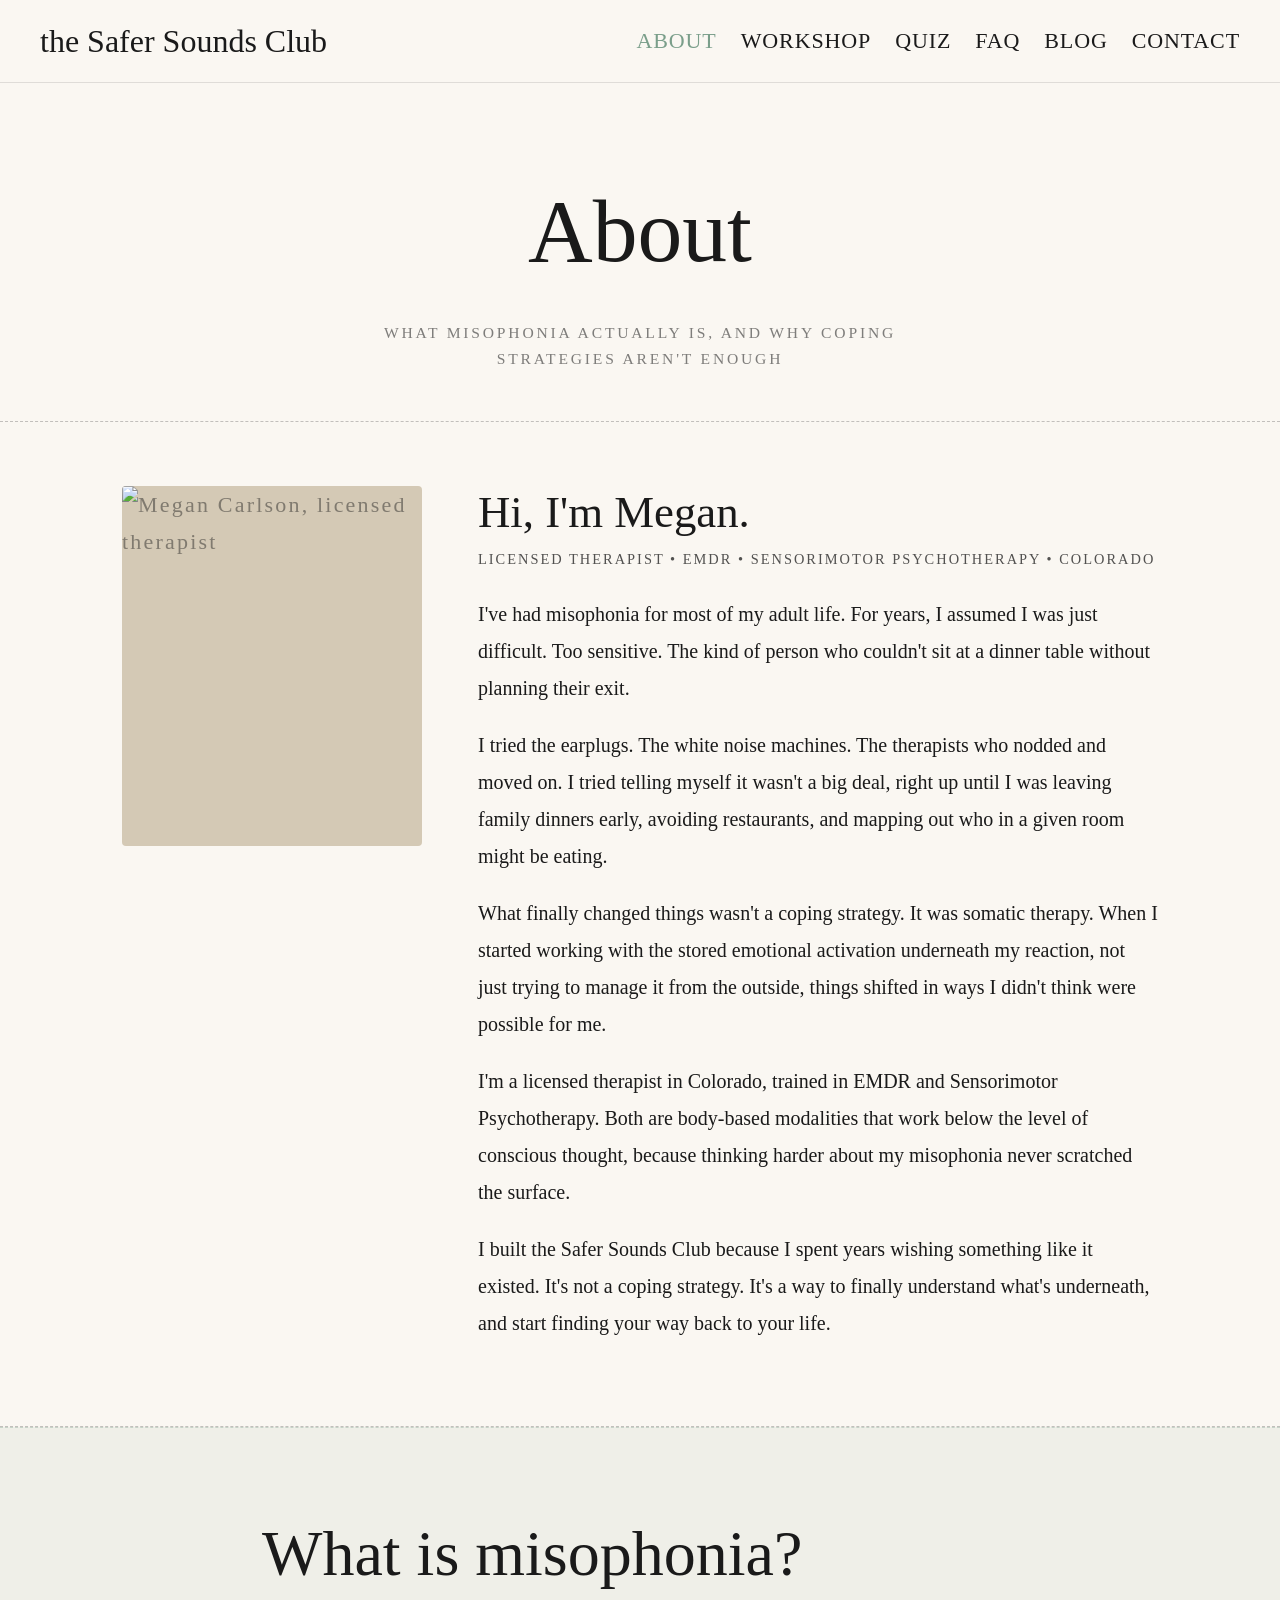
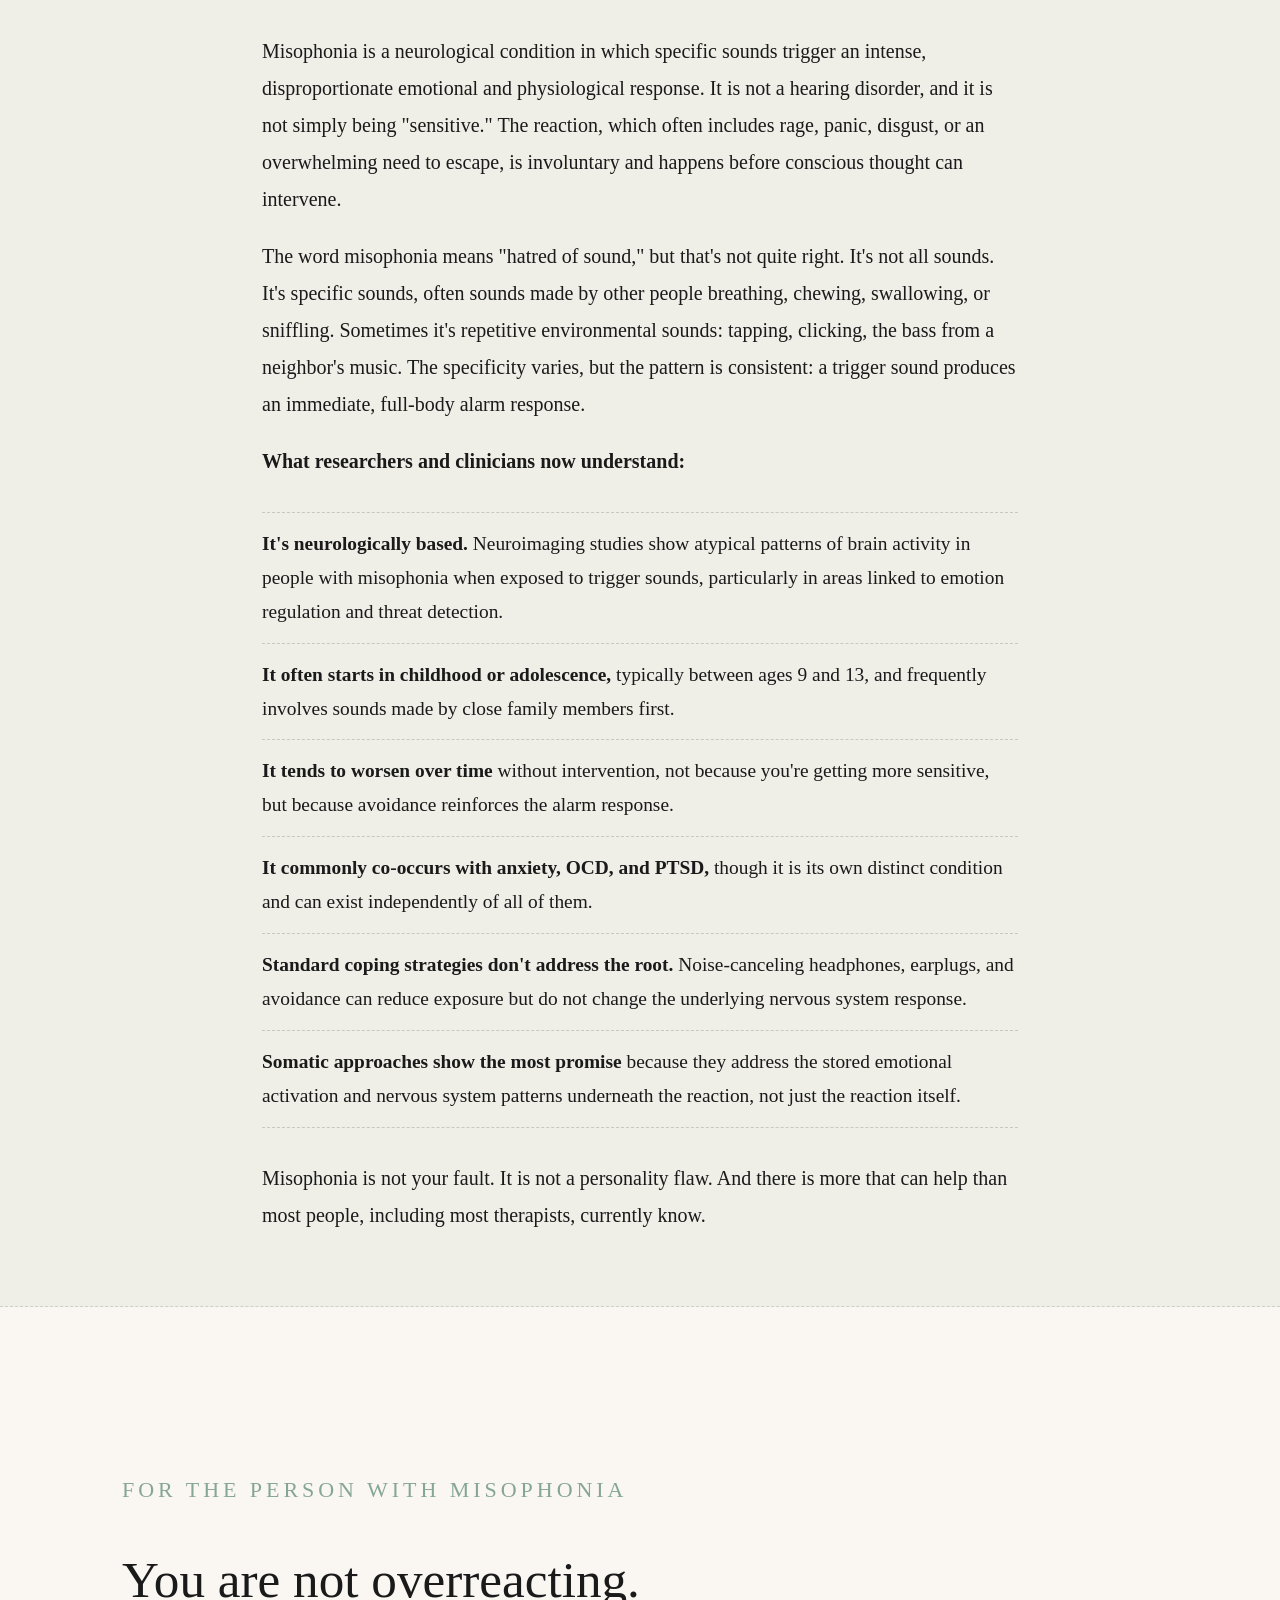
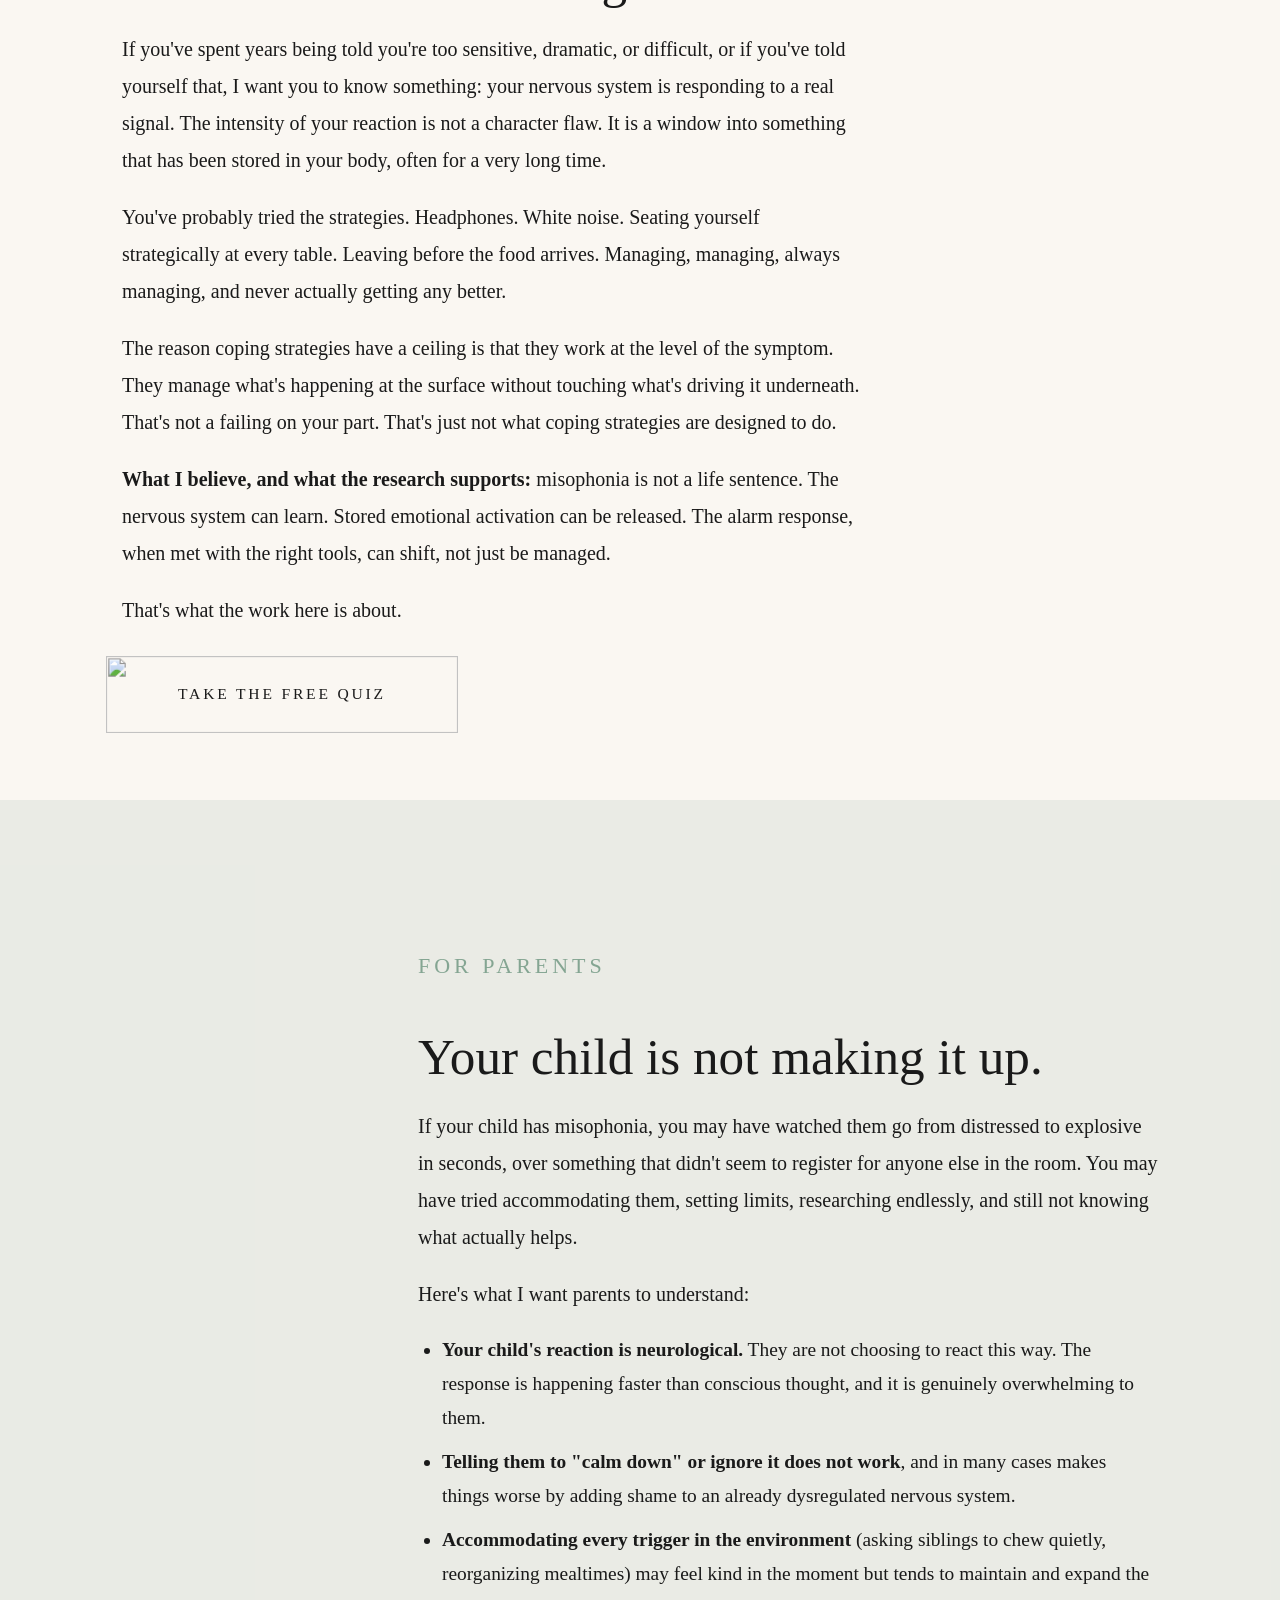
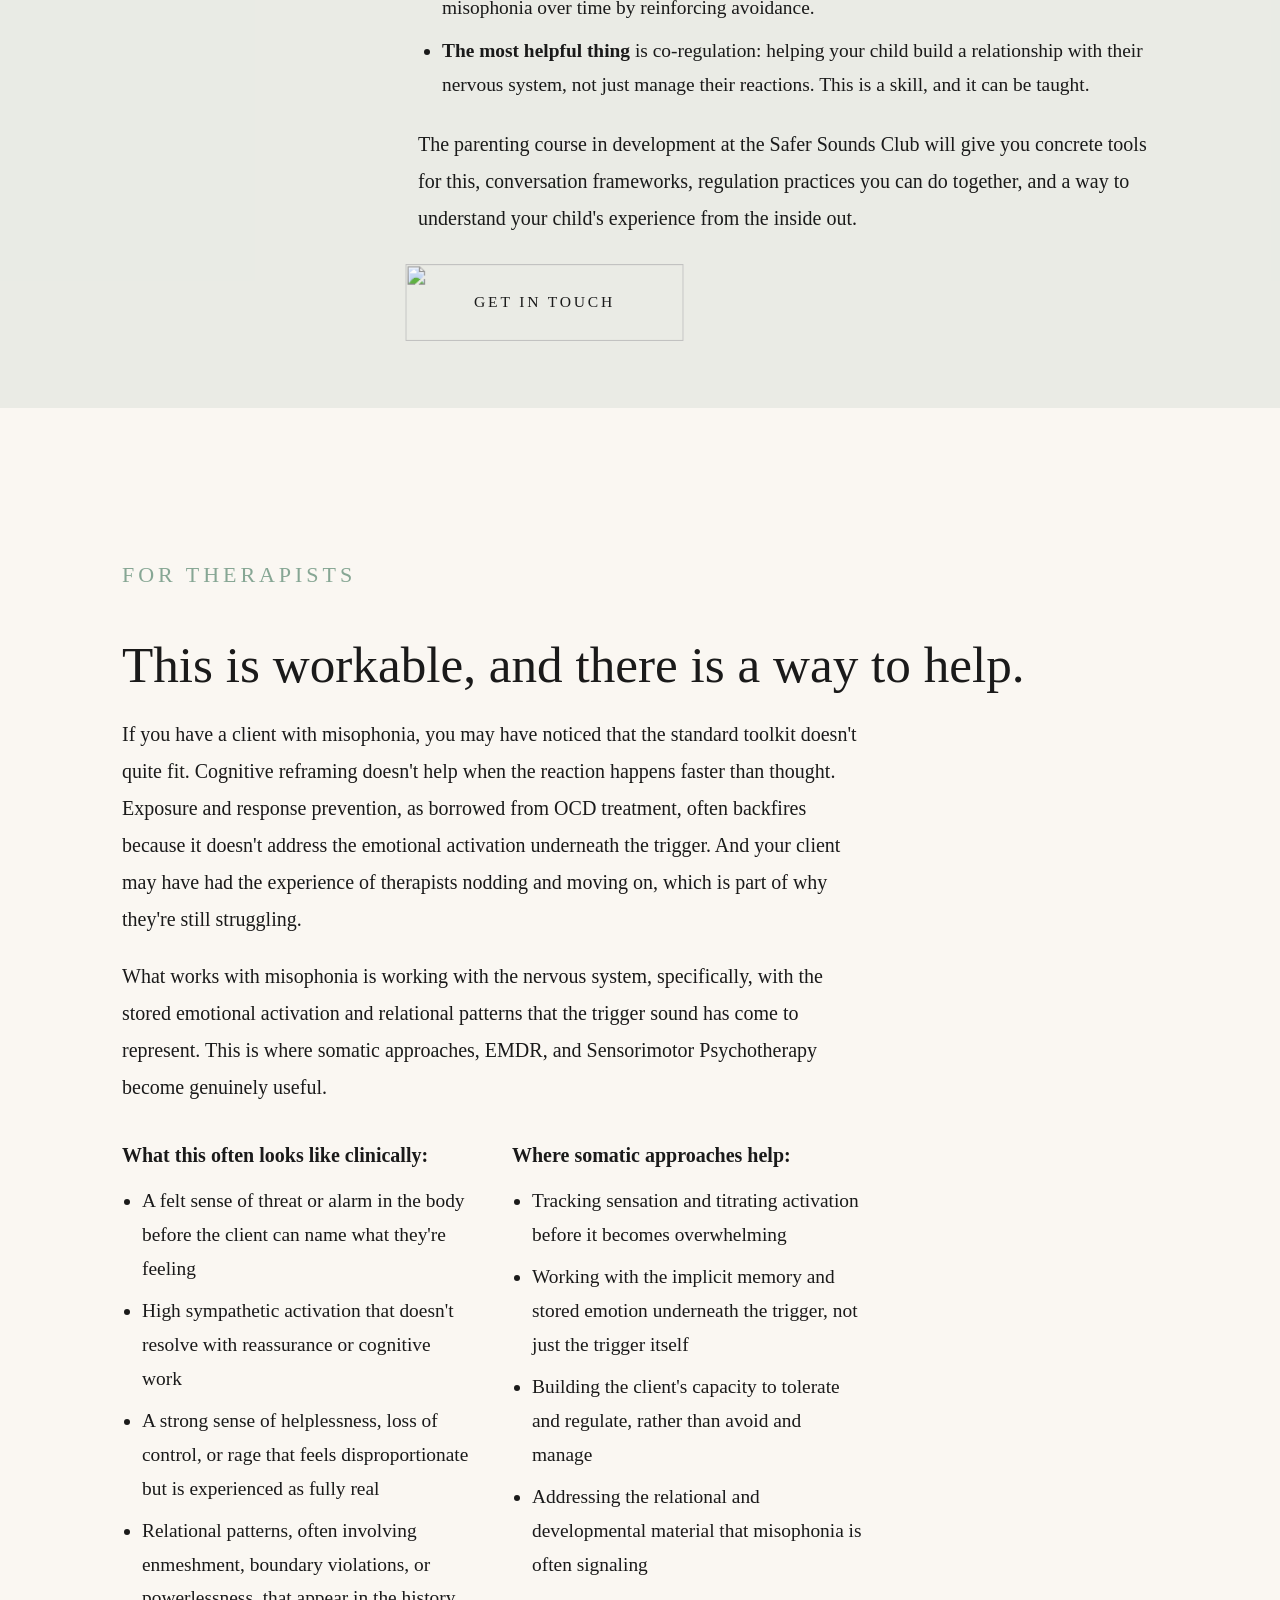
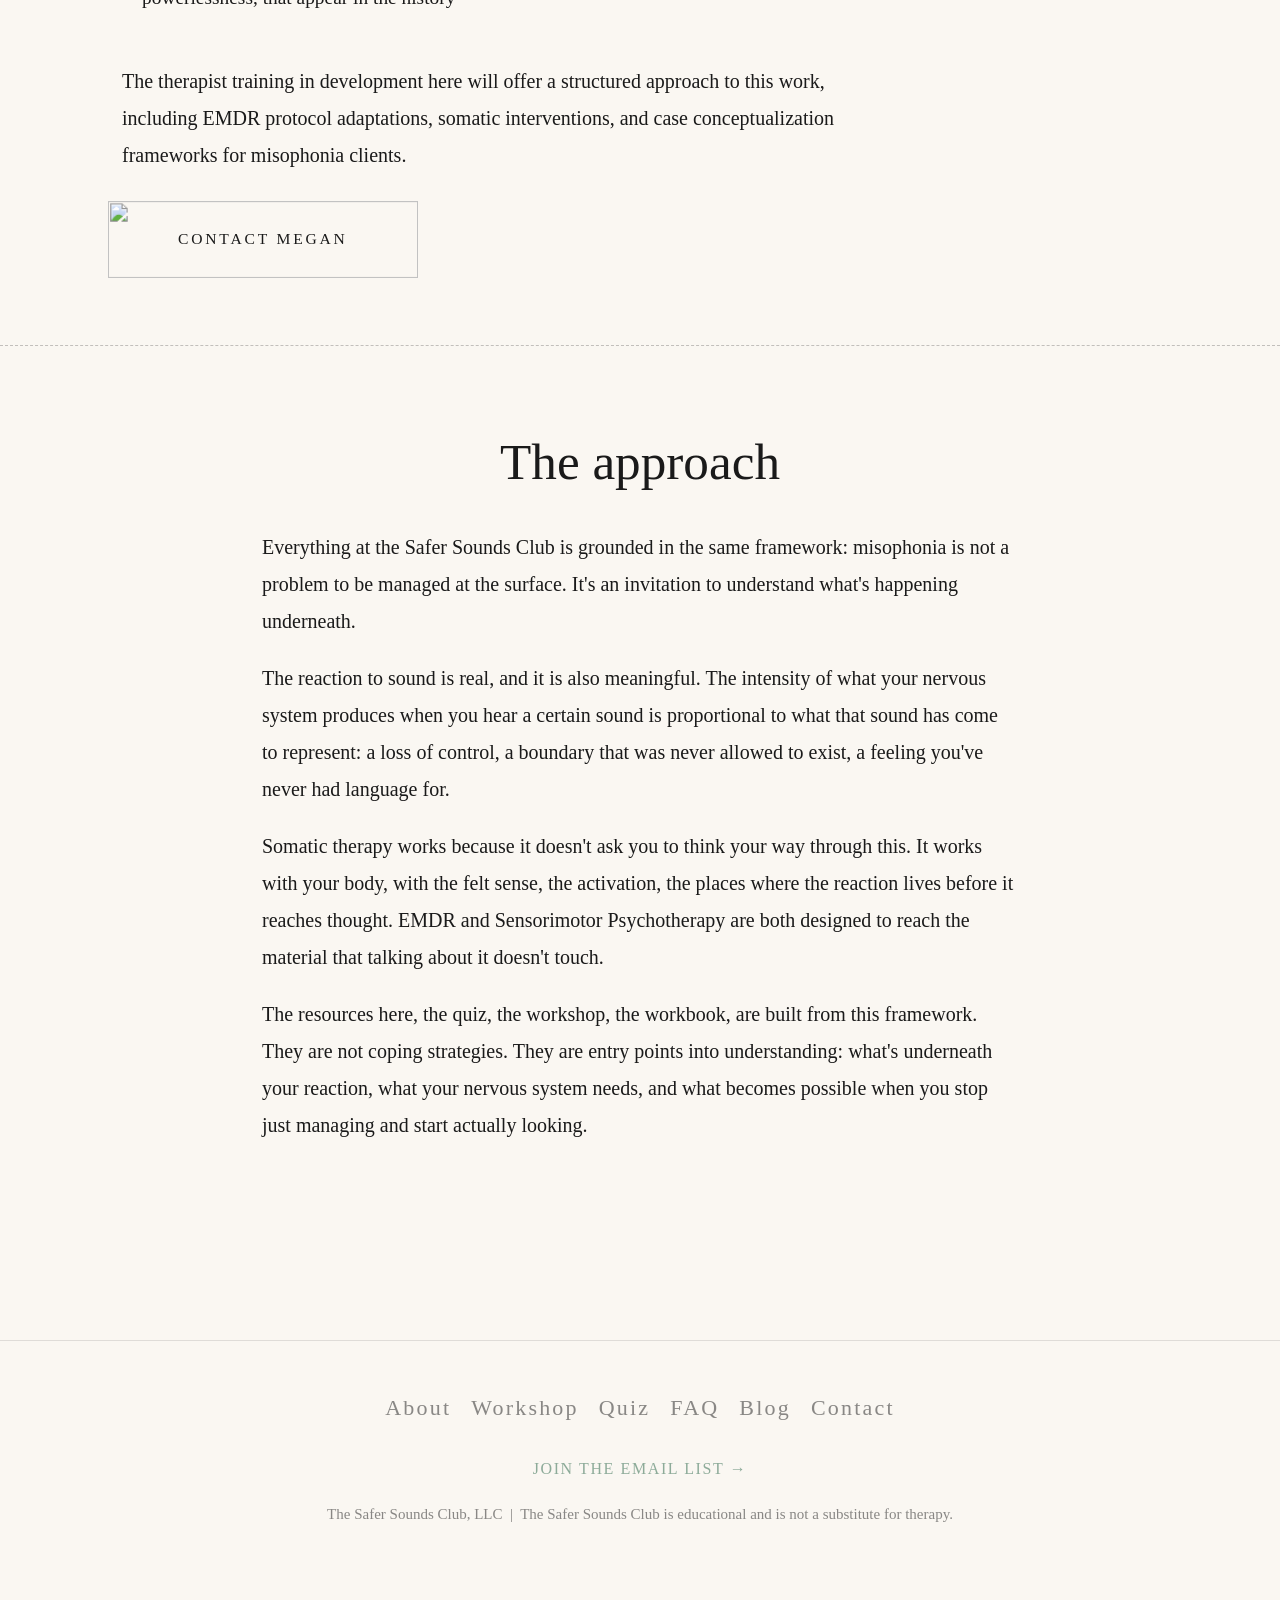
==== commit 3fe25db8: "Parents copy right-aligned, quiz chair spacing, wave 340px" ====
--- a/about.html
+++ b/about.html
@@ -13,42 +13,29 @@
   <meta property="og:description" content="Misophonia isn't just about sounds. Learn what's underneath — from a licensed therapist, EMDR specialist, and person with misophonia.">
   <meta property="og:type" content="website">
   <meta name="robots" content="index, follow">
-  <script type="application/ld+json">
-  {
-    "@context": "https://schema.org",
-    "@type": "Person",
-    "name": "Megan Carlson",
-    "jobTitle": "Licensed Therapist",
-    "description": "Licensed therapist, EMDR specialist, and Sensorimotor Psychotherapy practitioner specializing in misophonia using a somatic approach.",
-    "knowsAbout": ["misophonia", "EMDR therapy", "somatic therapy", "Sensorimotor Psychotherapy", "sound sensitivity"],
-    "worksFor": {
-      "@type": "Organization",
-      "name": "The Safer Sounds Club"
-    }
-  }
-  </script>
+  
   <style>
     @font-face {
       font-family: 'CoreBandiFace';
       src: url('fonts/CoreBandiFace.woff2') format('woff2'),
            url('fonts/CoreBandiFace.woff') format('woff'),
            url('fonts/CoreBandiFace.ttf') format('truetype');
-      font-weight: normal; font-style: normal; font-display: block;
+      font-weight: normal; font-style: normal; font-display: optional;
     }
     @font-face {
       font-family: 'MeowScript';
       src: url('fonts/MeowScript.ttf') format('truetype');
-      font-weight: normal; font-style: normal; font-display: block;
-    }
-    html { font-size: 18px; }
+      font-weight: normal; font-style: normal; font-display: optional;
+    }
+    html { font-size: 20px; }
     *, *::before, *::after { box-sizing: border-box; margin: 0; padding: 0; }
-    :root { --cream: #f5f0e8; --ink: #1a1a1a; --sage: #7a9e8a; --blue-slate: #7a95a8; --max-w: 1100px; }
+    :root { --cream: #faf7f2; --ink: #1a1a1a; --sage: #7a9e8a; --blue-slate: #7a95a8; --max-w: 1100px; }
     body { background: var(--cream); color: var(--ink); font-family: 'CoreBandiFace', cursive; font-size: 21px; line-height: 1.7; overflow-x: hidden; }
 
     nav { position: sticky; top: 0; z-index: 100; background: var(--cream); border-bottom: 1px solid rgba(26,26,26,0.12); padding: 14px 40px; display: flex; align-items: center; justify-content: space-between; }
-    .nav-brand { font-family: 'MeowScript', cursive; font-weight: 400; font-size: 1.6rem; color: var(--ink); text-decoration: none; }
+    .nav-brand { font-family: 'MeowScript', cursive; font-weight: 400; font-size: 1.6rem; color: var(--ink); text-decoration: none; white-space: nowrap; }
     .nav-links { display: flex; gap: 24px; list-style: none; flex-wrap: wrap; }
-    .nav-links a { font-family: 'CoreBandiFace', cursive; font-size: 1.1rem; font-weight: 400; letter-spacing: 0.04em; text-transform: uppercase; text-decoration: none; color: var(--ink); opacity: 0.75; transition: opacity 0.2s; }
+    .nav-links a { font-family: 'CoreBandiFace', cursive; font-size: 1.1rem; font-weight: 400; letter-spacing: 0.04em; text-transform: uppercase; text-decoration: none; color: var(--ink); opacity: 1; transition: opacity 0.2s; }
     .nav-links a:hover { opacity: 1; }
     .nav-links a.active { color: var(--sage); opacity: 1; }
 
@@ -80,14 +67,14 @@
 
     /* MEGAN BIO */
     .bio-section { max-width: var(--max-w); margin: 0 auto; padding: 64px 32px; }
-    .bio-inner { display: grid; grid-template-columns: 240px 1fr; gap: 56px; align-items: start; }
+    .bio-inner { display: grid; grid-template-columns: 300px 1fr; gap: 56px; align-items: start; }
     .bio-photo {
-      width: 240px; height: 240px; border-radius: 50%; background: #d4c9b5;
+      width: 300px; height: 360px; border-radius: 4px; background: #d4c9b5;
       display: flex; align-items: center; justify-content: center;
       font-family: 'CoreBandiFace', cursive; font-size: 1.1rem; letter-spacing: 0.1em;
       color: rgba(26,26,26,0.45); object-fit: cover;
     }
-    .bio-photo img { width: 100%; height: 100%; border-radius: 50%; object-fit: cover; }
+    .bio-photo img { width: 100%; height: 100%; border-radius: 4px; object-fit: cover; object-position: top center; }
     .bio-name { font-family: 'MeowScript', cursive; font-weight: 400; font-size: clamp(1.8rem, 3.5vw, 2.6rem); line-height: 1.2; margin-bottom: 8px; }
     .bio-creds { font-family: 'CoreBandiFace', cursive; font-size: 0.72rem; letter-spacing: 0.14em; text-transform: uppercase; opacity: 0.75; margin-bottom: 24px; }
     .bio-body p { margin-bottom: 1rem; font-size: 1rem; line-height: 1.85; }
@@ -107,9 +94,9 @@
     .audience-section h2 { font-family: 'MeowScript', cursive; font-weight: 400; font-size: clamp(2.2rem, 4vw, 3.2rem); margin-bottom: 8px; }
     .audience-label { font-family: 'CoreBandiFace', cursive; font-size: 1.1rem; letter-spacing: 0.18em; text-transform: uppercase; color: var(--sage); opacity: 0.9; margin-bottom: 28px; display: block; }
     .audience-section p { font-size: 1rem; line-height: 1.85; margin-bottom: 1rem; max-width: 740px; }
-    .audience-section ul { padding-left: 24px; margin: 12px 0 24px; }
+    .audience-section ul { padding-left: 24px; margin: 12px 0 24px; max-width: 740px; }
     .audience-section li { font-size: 0.97rem; line-height: 1.75; margin-bottom: 10px; }
-    .audience-grid { display: grid; grid-template-columns: 1fr 1fr; gap: 48px; margin-top: 32px; }
+    .audience-grid { display: grid; grid-template-columns: 1fr 1fr; gap: 40px; margin-top: 32px; max-width: 740px; }
     .audience-col h3 { font-family: 'CoreBandiFace', cursive; font-size: 1rem; font-weight: 700; margin-bottom: 12px; }
     .audience-col p { font-size: 0.95rem; line-height: 1.8; }
 
@@ -163,7 +150,7 @@
     nav.open .nav-toggle span:nth-child(1) { transform: translateY(6.5px) rotate(45deg); }
     nav.open .nav-toggle span:nth-child(2) { opacity: 0; }
     nav.open .nav-toggle span:nth-child(3) { transform: translateY(-6.5px) rotate(-45deg); }
-    @media (max-width: 720px) {
+    @media (max-width: 1024px) {
       .nav-toggle { display: flex; }
       nav { position: relative; flex-wrap: wrap; }
       .nav-links {
@@ -182,17 +169,41 @@
       }
       nav.open .nav-links { display: flex; }
     }
+
+    @media (max-width: 600px) {
+      footer { padding: 24px 16px 40px; }
+      .footer-links { gap: 12px; font-size: 0.9rem; }
+    }
   </style>
+<script type="application/ld+json">
+{
+  "@context": "https://schema.org",
+  "@type": "Person",
+  "name": "Megan Carlson",
+  "jobTitle": "Misophonia Educator & Nervous System Coach",
+  "url": "https://safersoundsclub.com/about.html",
+  "worksFor": {
+    "@type": "Organization",
+    "name": "The Safer Sounds Club"
+  },
+  "description": "Megan Carlson helps people with misophonia understand their nervous system and build a life that feels safer and more manageable.",
+  "knowsAbout": [
+    "misophonia",
+    "nervous system regulation",
+    "sound sensitivity",
+    "somatic therapy"
+  ]
+}
+</script>
 </head>
 <body>
 
 <nav>
   <a href="index.html" class="nav-brand">the Safer Sounds Club</a>
   <ul class="nav-links">
-    <li><a href="index.html">Home</a></li>
-    <li><a href="about.html">About</a></li>
+    <li><a href="about.html" class="active">About</a></li>
     <li><a href="products.html">Workshop</a></li>
-    <li><a href="quiz.html">Free Quiz</a></li>
+    <li><a href="quiz.html">Quiz</a></li>
     <li><a href="faq.html">FAQ</a></li>
     <li><a href="blog.html">Blog</a></li>
     <li><a href="contact.html">Contact</a></li>
@@ -203,7 +214,7 @@
 <!-- PAGE HERO -->
 <section class="page-hero">
   <h1>About</h1>
-  <p>What misophonia actually is — and why coping strategies aren't enough</p>
+  <p>What misophonia actually is, and why coping strategies aren't enough</p>
 </section>
 
 <hr class="full-dashes">
@@ -213,7 +224,7 @@
   <div class="bio-inner">
     <div>
       <div class="bio-photo">
-        <img src="images/megan-carlson.jpg" alt="Megan Carlson, licensed therapist" style="width:100%;height:100%;border-radius:50%;object-fit:cover;object-position:top center;">
+        <img src="images/megan-carlson.jpg" alt="Megan Carlson, licensed therapist" style="width:100%;height:100%;border-radius:4px;object-fit:cover;object-position:top center;">
       </div>
     </div>
     <div>
@@ -221,10 +232,10 @@
       <p class="bio-creds">Licensed Therapist &bull; EMDR &bull; Sensorimotor Psychotherapy &bull; Colorado</p>
       <div class="bio-body">
         <p>I've had misophonia for most of my adult life. For years, I assumed I was just difficult. Too sensitive. The kind of person who couldn't sit at a dinner table without planning their exit.</p>
-        <p>I tried the earplugs. The white noise machines. The therapists who nodded and moved on. I tried telling myself it wasn't a big deal — right up until I was leaving family dinners early, avoiding restaurants, and mapping out who in a given room might be eating.</p>
-        <p>What finally changed things wasn't a coping strategy. It was somatic therapy. When I started working with the stored emotional activation underneath my reaction — not just trying to manage it from the outside — things shifted in ways I didn't think were possible for me.</p>
-        <p>I'm a licensed therapist in Colorado, trained in EMDR and Sensorimotor Psychotherapy. Both are body-based modalities that work below the level of conscious thought — because thinking harder about my misophonia never scratched the surface.</p>
-        <p>I built the Safer Sounds Club because I spent years wishing something like it existed. It's not a coping strategy. It's a way to finally understand what's underneath — and start finding your way back to your life.</p>
+        <p>I tried the earplugs. The white noise machines. The therapists who nodded and moved on. I tried telling myself it wasn't a big deal, right up until I was leaving family dinners early, avoiding restaurants, and mapping out who in a given room might be eating.</p>
+        <p>What finally changed things wasn't a coping strategy. It was somatic therapy. When I started working with the stored emotional activation underneath my reaction, not just trying to manage it from the outside, things shifted in ways I didn't think were possible for me.</p>
+        <p>I'm a licensed therapist in Colorado, trained in EMDR and Sensorimotor Psychotherapy. Both are body-based modalities that work below the level of conscious thought, because thinking harder about my misophonia never scratched the surface.</p>
+        <p>I built the Safer Sounds Club because I spent years wishing something like it existed. It's not a coping strategy. It's a way to finally understand what's underneath, and start finding your way back to your life.</p>
       </div>
     </div>
   </div>
@@ -236,22 +247,25 @@
 <section class="what-section">
   <div class="what-inner">
     <h2>What is misophonia?</h2>
-    <p>Misophonia is a neurological condition in which specific sounds trigger an intense, disproportionate emotional and physiological response. It is not a hearing disorder, and it is not simply being "sensitive." The reaction — which often includes rage, panic, disgust, or an overwhelming need to escape — is involuntary and happens before conscious thought can intervene.</p>
-    <p>The word misophonia means "hatred of sound," but that's not quite right. It's not all sounds. It's specific sounds — often sounds made by other people breathing, chewing, swallowing, or sniffling. Sometimes it's repetitive environmental sounds: tapping, clicking, the bass from a neighbor's music. The specificity varies, but the pattern is consistent: a trigger sound produces an immediate, full-body alarm response.</p>
+    <p>Misophonia is a neurological condition in which specific sounds trigger an intense, disproportionate emotional and physiological response. It is not a hearing disorder, and it is not simply being "sensitive." The reaction, which often includes rage, panic, disgust, or an overwhelming need to escape, is involuntary and happens before conscious thought can intervene.</p>
+    <p>The word misophonia means "hatred of sound," but that's not quite right. It's not all sounds. It's specific sounds, often sounds made by other people breathing, chewing, swallowing, or sniffling. Sometimes it's repetitive environmental sounds: tapping, clicking, the bass from a neighbor's music. The specificity varies, but the pattern is consistent: a trigger sound produces an immediate, full-body alarm response.</p>
     <p><strong>What researchers and clinicians now understand:</strong></p>
     <ul class="misophonia-facts">
       <li><strong>It's neurologically based.</strong> Neuroimaging studies show atypical patterns of brain activity in people with misophonia when exposed to trigger sounds, particularly in areas linked to emotion regulation and threat detection.</li>
       <li><strong>It often starts in childhood or adolescence,</strong> typically between ages 9 and 13, and frequently involves sounds made by close family members first.</li>
-      <li><strong>It tends to worsen over time</strong> without intervention — not because you're getting more sensitive, but because avoidance reinforces the alarm response.</li>
+      <li><strong>It tends to worsen over time</strong> without intervention, not because you're getting more sensitive, but because avoidance reinforces the alarm response.</li>
       <li><strong>It commonly co-occurs with anxiety, OCD, and PTSD,</strong> though it is its own distinct condition and can exist independently of all of them.</li>
       <li><strong>Standard coping strategies don't address the root.</strong> Noise-canceling headphones, earplugs, and avoidance can reduce exposure but do not change the underlying nervous system response.</li>
-      <li><strong>Somatic approaches show the most promise</strong> because they address the stored emotional activation and nervous system patterns underneath the reaction — not just the reaction itself.</li>
+      <li><strong>Somatic approaches show the most promise</strong> because they address the stored emotional activation and nervous system patterns underneath the reaction, not just the reaction itself.</li>
     </ul>
-    <p>Misophonia is not your fault. It is not a personality flaw. And there is more that can help than most people — including most therapists — currently know.</p>
-  </div>
-</section>
-
-<hr class="full-dashes">
+    <p>Misophonia is not your fault. It is not a personality flaw. And there is more that can help than most people, including most therapists, currently know.</p>
+  </div>
+</section>
+
+<!-- ── illustrated section break ── -->
+<div style="text-align:center;padding:40px 0 16px;">
+  <img src="images/Sand Dollar.png" alt="" aria-hidden="true" style="width:clamp(58px,7vw,86px);mix-blend-mode:multiply;opacity:0.65;" loading="lazy" decoding="async">
+</div>
 
 <!-- FOR PEOPLE WITH MISOPHONIA -->
 <div style="position:relative;overflow:hidden;">
@@ -259,10 +273,10 @@
 <section class="audience-section">
   <span class="audience-label">For the person with misophonia</span>
   <h2>You are not overreacting.</h2>
-  <p>If you've spent years being told you're too sensitive, dramatic, or difficult — or if you've told yourself that — I want you to know something: your nervous system is responding to a real signal. The intensity of your reaction is not a character flaw. It is a window into something that has been stored in your body, often for a very long time.</p>
-  <p>You've probably tried the strategies. Headphones. White noise. Seating yourself strategically at every table. Leaving before the food arrives. Managing, managing, always managing — and never actually getting any better.</p>
+  <p>If you've spent years being told you're too sensitive, dramatic, or difficult, or if you've told yourself that, I want you to know something: your nervous system is responding to a real signal. The intensity of your reaction is not a character flaw. It is a window into something that has been stored in your body, often for a very long time.</p>
+  <p>You've probably tried the strategies. Headphones. White noise. Seating yourself strategically at every table. Leaving before the food arrives. Managing, managing, always managing, and never actually getting any better.</p>
   <p>The reason coping strategies have a ceiling is that they work at the level of the symptom. They manage what's happening at the surface without touching what's driving it underneath. That's not a failing on your part. That's just not what coping strategies are designed to do.</p>
-  <p><strong>What I believe — and what the research supports:</strong> misophonia is not a life sentence. The nervous system can learn. Stored emotional activation can be released. The alarm response, when met with the right tools, can shift — not just be managed.</p>
+  <p><strong>What I believe, and what the research supports:</strong> misophonia is not a life sentence. The nervous system can learn. Stored emotional activation can be released. The alarm response, when met with the right tools, can shift, not just be managed.</p>
   <p>That's what the work here is about.</p>
   <div style="margin-top: 32px;">
     <a href="quiz.html" class="btn-painted btn-sage">
@@ -274,36 +288,45 @@
 </div>
 
 <!-- FOR PARENTS -->
-<div style="background: rgba(122,158,138,0.13); width:100%;">
+<div style="position:relative;overflow:hidden;background: rgba(122,158,138,0.13); width:100%;">
+  <img src="images/Umbrella.png" alt="" aria-hidden="true" class="palm-deco" style="position:absolute;left:-20px;top:50%;transform:translateY(-50%);width:280px;mix-blend-mode:multiply;opacity:0.82;pointer-events:none;" loading="lazy" decoding="async">
 <section class="audience-section">
-  <span class="audience-label">For parents</span>
-  <h2>Your child is not making it up.</h2>
-  <p>If your child has misophonia, you may have watched them go from distressed to explosive in seconds — over something that didn't seem to register for anyone else in the room. You may have tried accommodating them, setting limits, researching endlessly, and still not knowing what actually helps.</p>
-  <p>Here's what I want parents to understand:</p>
-  <ul>
-    <li><strong>Your child's reaction is neurological.</strong> They are not choosing to react this way. The response is happening faster than conscious thought, and it is genuinely overwhelming to them.</li>
-    <li><strong>Telling them to "calm down" or ignore it does not work</strong> — and in many cases makes things worse by adding shame to an already dysregulated nervous system.</li>
-    <li><strong>Accommodating every trigger in the environment</strong> (asking siblings to chew quietly, reorganizing mealtimes) may feel kind in the moment but tends to maintain and expand the misophonia over time by reinforcing avoidance.</li>
-    <li><strong>The most helpful thing</strong> is co-regulation: helping your child build a relationship with their nervous system, not just manage their reactions. This is a skill, and it can be taught.</li>
-  </ul>
-  <p>The parenting course in development at the Safer Sounds Club will give you concrete tools for this — conversation frameworks, regulation practices you can do together, and a way to understand your child's experience from the inside out.</p>
-  <div style="margin-top: 32px;">
-    <a href="contact.html" class="btn-painted btn-sage">
-      <span class="paint-bg-img" aria-hidden="true"><img src="images/brushstroke-sage.png" alt=""></span>
-      <span class="btn-label">Get in Touch</span>
-    </a>
+  <div style="text-align:center;padding:0 0 40px;">
+    <img src="images/Sand Dollar.png" alt="" aria-hidden="true" style="width:clamp(58px,7vw,86px);mix-blend-mode:multiply;opacity:0.65;" loading="lazy" decoding="async">
+  </div>
+  <div style="margin-left:auto;max-width:740px;">
+    <span class="audience-label">For parents</span>
+    <h2>Your child is not making it up.</h2>
+    <p>If your child has misophonia, you may have watched them go from distressed to explosive in seconds, over something that didn't seem to register for anyone else in the room. You may have tried accommodating them, setting limits, researching endlessly, and still not knowing what actually helps.</p>
+    <p>Here's what I want parents to understand:</p>
+    <ul>
+      <li><strong>Your child's reaction is neurological.</strong> They are not choosing to react this way. The response is happening faster than conscious thought, and it is genuinely overwhelming to them.</li>
+      <li><strong>Telling them to "calm down" or ignore it does not work</strong>, and in many cases makes things worse by adding shame to an already dysregulated nervous system.</li>
+      <li><strong>Accommodating every trigger in the environment</strong> (asking siblings to chew quietly, reorganizing mealtimes) may feel kind in the moment but tends to maintain and expand the misophonia over time by reinforcing avoidance.</li>
+      <li><strong>The most helpful thing</strong> is co-regulation: helping your child build a relationship with their nervous system, not just manage their reactions. This is a skill, and it can be taught.</li>
+    </ul>
+    <p>The parenting course in development at the Safer Sounds Club will give you concrete tools for this, conversation frameworks, regulation practices you can do together, and a way to understand your child's experience from the inside out.</p>
+    <div style="margin-top: 32px;">
+      <a href="contact.html" class="btn-painted btn-sage">
+        <span class="paint-bg-img" aria-hidden="true"><img src="images/brushstroke-sage.png" alt=""></span>
+        <span class="btn-label">Get in Touch</span>
+      </a>
+    </div>
   </div>
 </section>
 </div>
 
-<hr class="full-dashes">
-
 <!-- FOR THERAPISTS -->
+<div style="position:relative;overflow:hidden;">
+  <img src="images/Starfish.png" alt="" aria-hidden="true" class="palm-deco" style="position:absolute;right:-20px;top:50%;transform:translateY(-50%);width:280px;mix-blend-mode:multiply;opacity:0.75;pointer-events:none;" loading="lazy" decoding="async">
 <section class="audience-section">
+  <div style="text-align:center;padding:0 0 40px;">
+    <img src="images/Sand Dollar.png" alt="" aria-hidden="true" style="width:clamp(58px,7vw,86px);mix-blend-mode:multiply;opacity:0.65;" loading="lazy" decoding="async">
+  </div>
   <span class="audience-label">For therapists</span>
-  <h2>This is workable — and there is a way to help.</h2>
-  <p>If you have a client with misophonia, you may have noticed that the standard toolkit doesn't quite fit. Cognitive reframing doesn't help when the reaction happens faster than thought. Exposure and response prevention, as borrowed from OCD treatment, often backfires because it doesn't address the emotional activation underneath the trigger. And your client may have had the experience of therapists nodding and moving on — which is part of why they're still struggling.</p>
-  <p>What works with misophonia is working with the nervous system — specifically, with the stored emotional activation and relational patterns that the trigger sound has come to represent. This is where somatic approaches, EMDR, and Sensorimotor Psychotherapy become genuinely useful.</p>
+  <h2>This is workable, and there is a way to help.</h2>
+  <p>If you have a client with misophonia, you may have noticed that the standard toolkit doesn't quite fit. Cognitive reframing doesn't help when the reaction happens faster than thought. Exposure and response prevention, as borrowed from OCD treatment, often backfires because it doesn't address the emotional activation underneath the trigger. And your client may have had the experience of therapists nodding and moving on, which is part of why they're still struggling.</p>
+  <p>What works with misophonia is working with the nervous system, specifically, with the stored emotional activation and relational patterns that the trigger sound has come to represent. This is where somatic approaches, EMDR, and Sensorimotor Psychotherapy become genuinely useful.</p>
   <div class="audience-grid">
     <div class="audience-col">
       <h3>What this often looks like clinically:</h3>
@@ -311,7 +334,7 @@
         <li style="margin-bottom: 8px;">A felt sense of threat or alarm in the body before the client can name what they're feeling</li>
         <li style="margin-bottom: 8px;">High sympathetic activation that doesn't resolve with reassurance or cognitive work</li>
         <li style="margin-bottom: 8px;">A strong sense of helplessness, loss of control, or rage that feels disproportionate but is experienced as fully real</li>
-        <li style="margin-bottom: 8px;">Relational patterns — often involving enmeshment, boundary violations, or powerlessness — that appear in the history</li>
+        <li style="margin-bottom: 8px;">Relational patterns, often involving enmeshment, boundary violations, or powerlessness, that appear in the history</li>
       </ul>
     </div>
     <div class="audience-col">
@@ -324,7 +347,7 @@
       </ul>
     </div>
   </div>
-  <p style="margin-top: 24px;">The therapist training in development here will offer a structured approach to this work — including EMDR protocol adaptations, somatic interventions, and case conceptualization frameworks for misophonia clients.</p>
+  <p style="margin-top: 24px;">The therapist training in development here will offer a structured approach to this work, including EMDR protocol adaptations, somatic interventions, and case conceptualization frameworks for misophonia clients.</p>
   <div style="margin-top: 32px;">
     <a href="contact.html" class="btn-painted btn-sage">
       <span class="paint-bg-img" aria-hidden="true"><img src="images/brushstroke-sage.png" alt=""></span>
@@ -332,45 +355,38 @@
     </a>
   </div>
 </section>
+</div>
 
 <hr class="full-dashes">
 
 <!-- THE APPROACH -->
 <section class="approach-section" style="padding-top: 72px;">
-  <h2>The approach</h2>
+  <h2 style="text-align:center;">The approach</h2>
   <p>Everything at the Safer Sounds Club is grounded in the same framework: misophonia is not a problem to be managed at the surface. It's an invitation to understand what's happening underneath.</p>
-  <p>The reaction to sound is real — and it is also meaningful. The intensity of what your nervous system produces when you hear a certain sound is proportional to what that sound has come to represent: a loss of control, a boundary that was never allowed to exist, a feeling you've never had language for.</p>
-  <p>Somatic therapy works because it doesn't ask you to think your way through this. It works with your body — with the felt sense, the activation, the places where the reaction lives before it reaches thought. EMDR and Sensorimotor Psychotherapy are both designed to reach the material that talking about it doesn't touch.</p>
-  <p>The resources here — the quiz, the workshop, the workbook — are built from this framework. They are not coping strategies. They are entry points into understanding: what's underneath your reaction, what your nervous system needs, and what becomes possible when you stop just managing and start actually looking.</p>
-</section>
-
-<!-- CTA -->
-<section class="cta-section">
-  <h2>Start with two minutes.</h2>
-  <p>The free quiz takes two minutes and gives you a real starting point: which of five deeper feelings is underneath your misophonia, and a free guided mindfulness practice written specifically for your result.</p>
-  <a href="quiz.html" class="btn-painted btn-sage">
-    <span class="paint-bg-img" aria-hidden="true"><img src="images/brushstroke-sage.png" alt=""></span>
-    <span class="btn-label">Take the Free Quiz</span>
-  </a>
-</section>
+      <p>The reaction to sound is real, and it is also meaningful. The intensity of what your nervous system produces when you hear a certain sound is proportional to what that sound has come to represent: a loss of control, a boundary that was never allowed to exist, a feeling you've never had language for.</p>
+      <p>Somatic therapy works because it doesn't ask you to think your way through this. It works with your body, with the felt sense, the activation, the places where the reaction lives before it reaches thought. EMDR and Sensorimotor Psychotherapy are both designed to reach the material that talking about it doesn't touch.</p>
+      <p>The resources here, the quiz, the workshop, the workbook, are built from this framework. They are not coping strategies. They are entry points into understanding: what's underneath your reaction, what your nervous system needs, and what becomes possible when you stop just managing and start actually looking.</p>
+</section>
+
+<!-- ── WAVE ── -->
+<div style="width:100%;max-width:700px;margin:56px auto 0;padding:0 32px;">
+  <img src="images/Wave.png" alt="" aria-hidden="true" style="width:100%;display:block;mix-blend-mode:multiply;opacity:0.7;" loading="lazy" decoding="async">
+</div>
+<div style="height:48px;"></div>
 
 <footer>
-  <p class="footer-disclaimer">The Safer Sounds Club, LLC &nbsp;|&nbsp; The Safer Sounds Club is educational and is not a substitute for therapy.</p>
-  <div style="margin-bottom:8px;">
-    <a href="https://the-safer-sounds-club.kit.com/0bb51426e7" target="_blank" class="btn-painted btn-sage" style="padding:14px 44px;font-size:0.72rem;">
-      <span class="paint-bg-img" aria-hidden="true"><img src="images/brushstroke-sage.png" alt=""></span>
-      <span class="btn-label">Join the email list</span>
-    </a>
-  </div>
   <div class="footer-links">
-    <a href="index.html">Home</a>
     <a href="about.html">About</a>
     <a href="products.html">Workshop</a>
-    <a href="quiz.html">Free Quiz</a>
+    <a href="quiz.html">Quiz</a>
     <a href="faq.html">FAQ</a>
     <a href="blog.html">Blog</a>
     <a href="contact.html">Contact</a>
   </div>
+  <div style="margin-top:24px;margin-bottom:16px;">
+    <a href="https://the-safer-sounds-club.kit.com/0bb51426e7" target="_blank" style="font-family:'CoreBandiFace',cursive;font-size:0.8rem;letter-spacing:0.1em;text-transform:uppercase;color:var(--sage);text-decoration:none;opacity:0.85;">Join the email list →</a>
+  </div>
+  <p class="footer-disclaimer">The Safer Sounds Club, LLC &nbsp;|&nbsp; The Safer Sounds Club is educational and is not a substitute for therapy.</p>
 </footer>
 
 
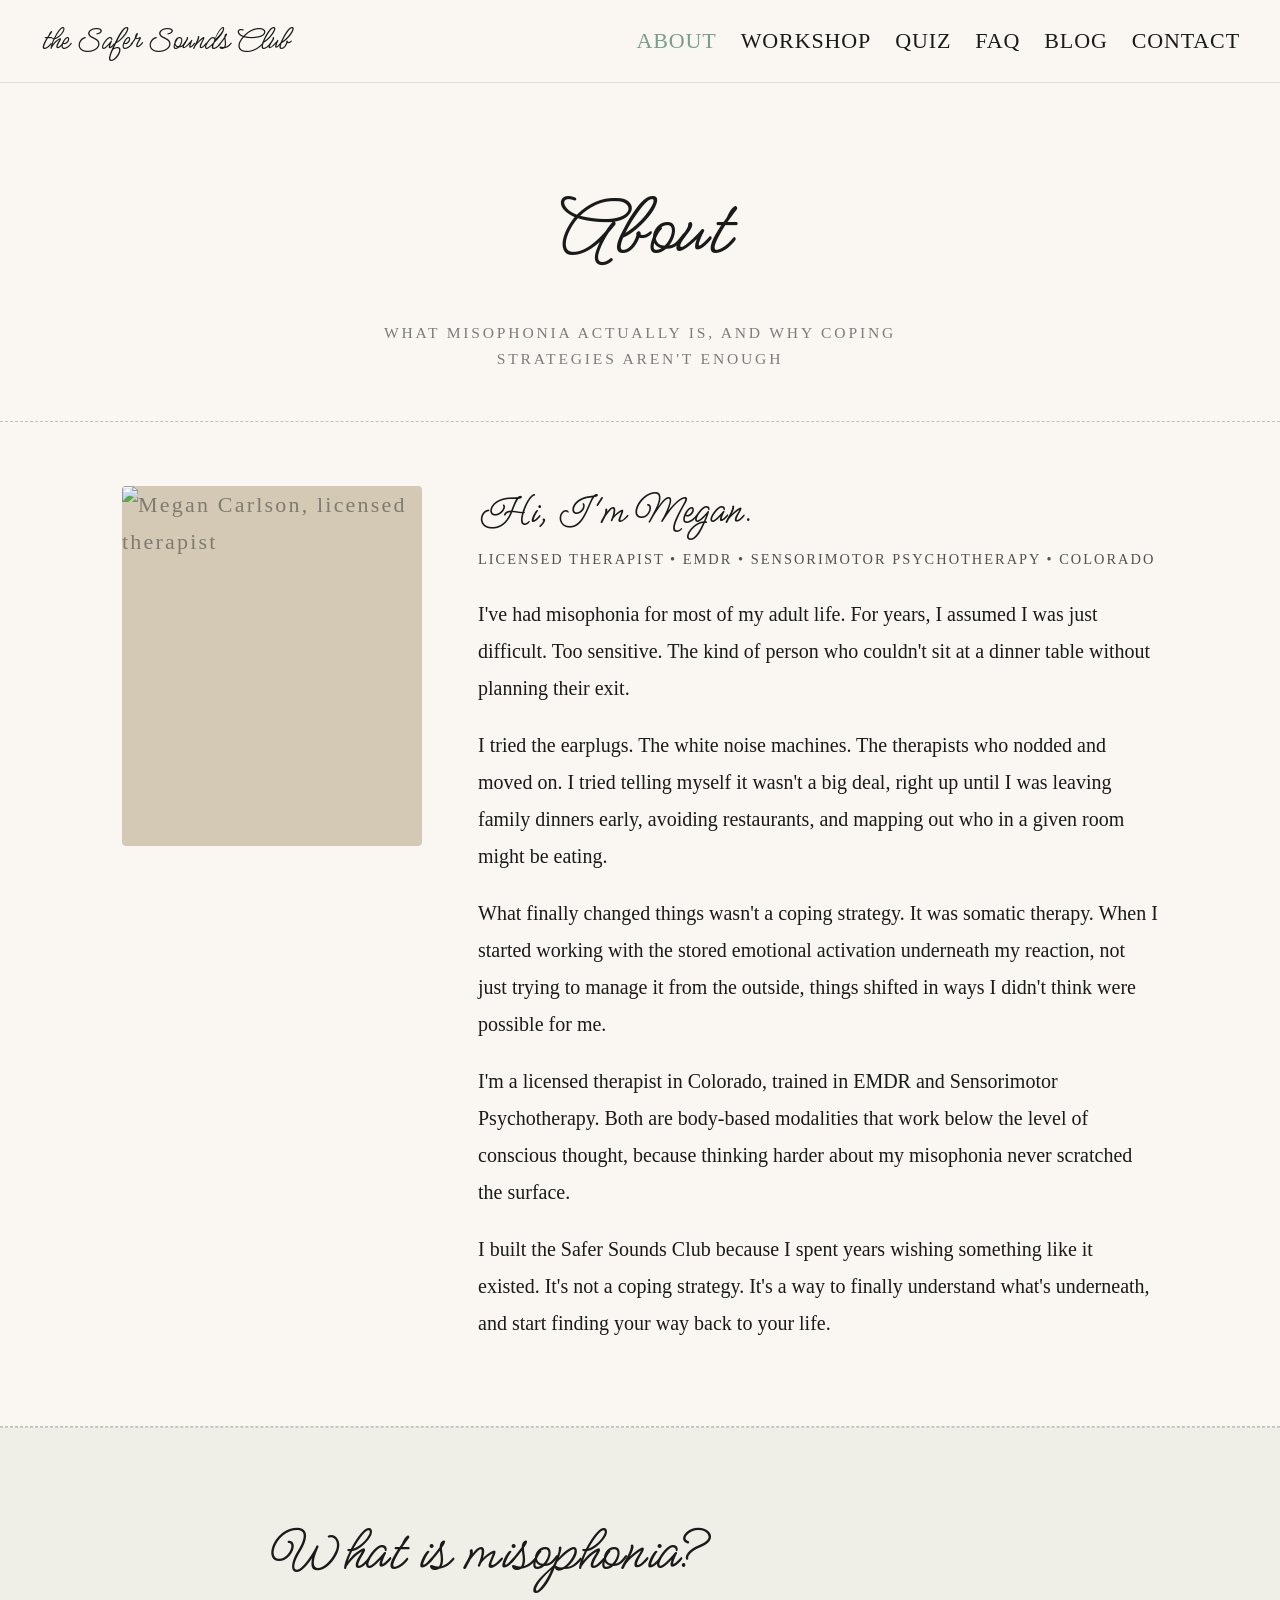
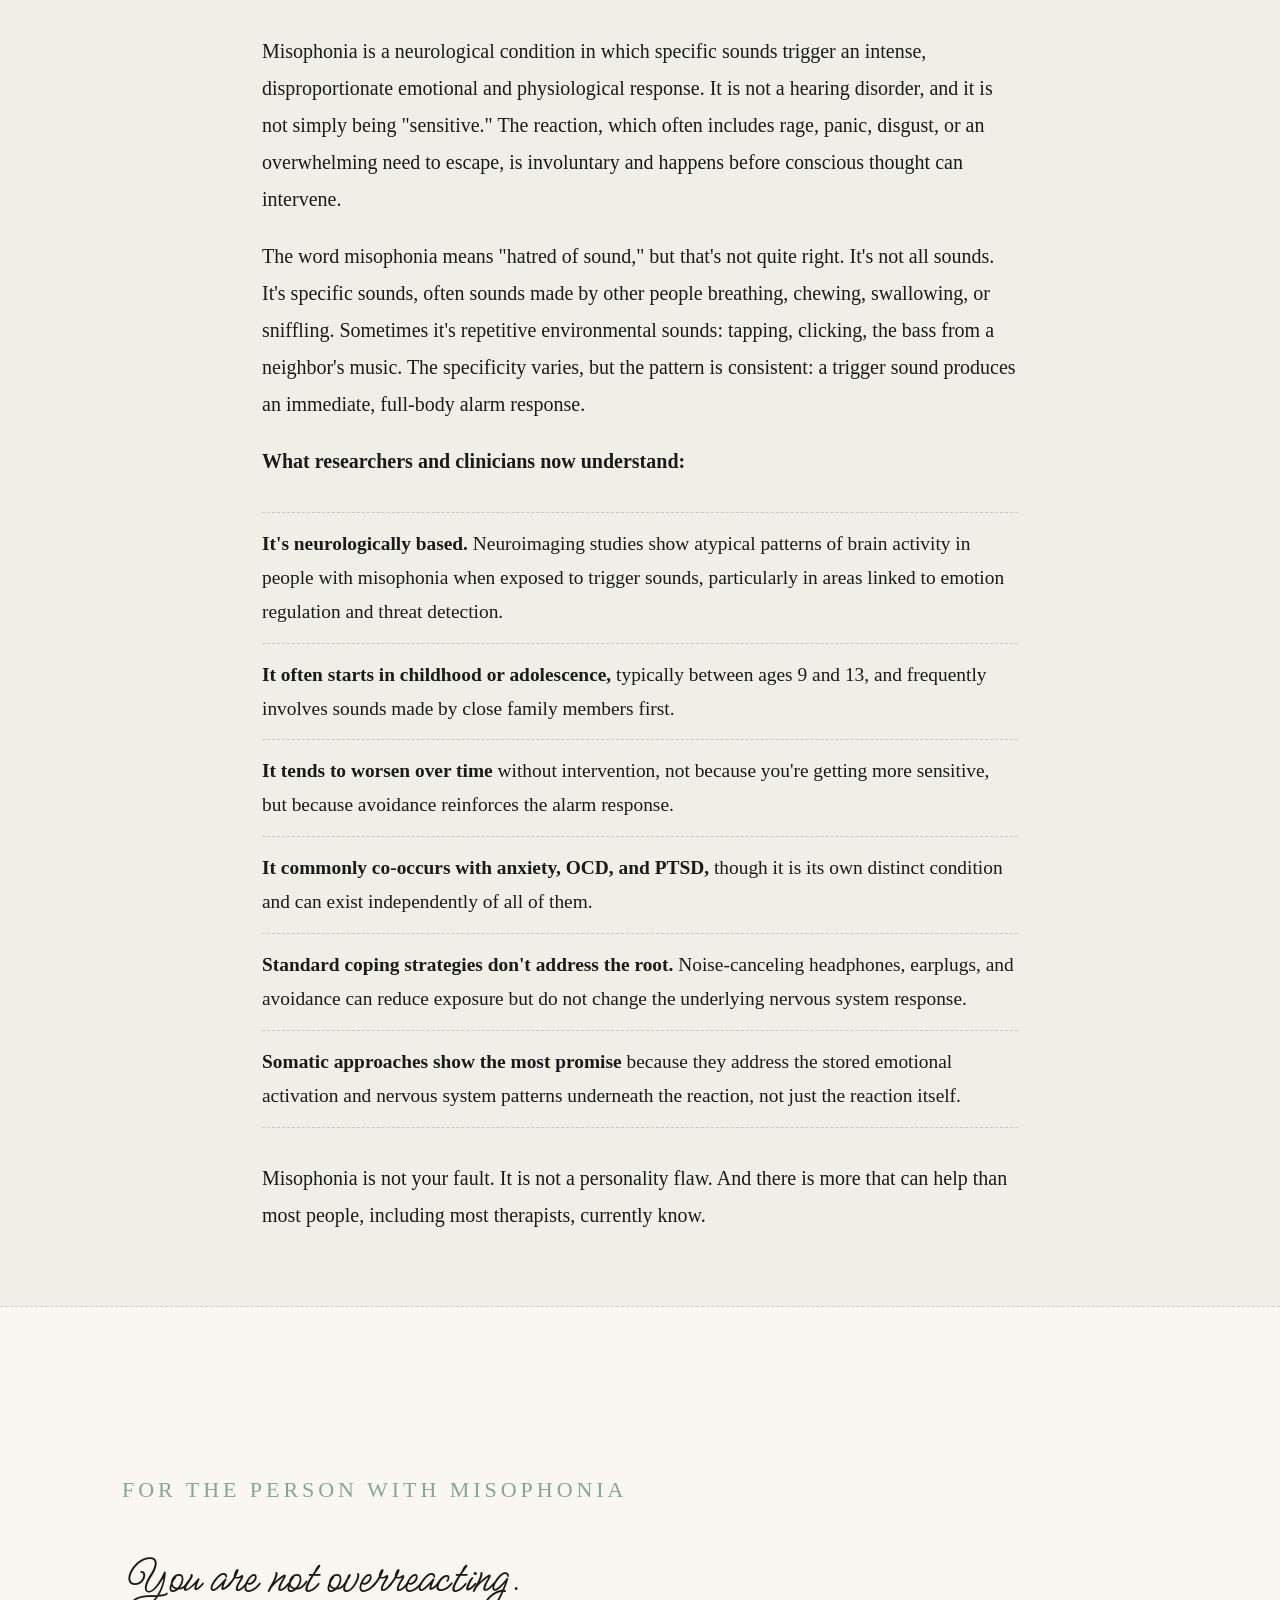
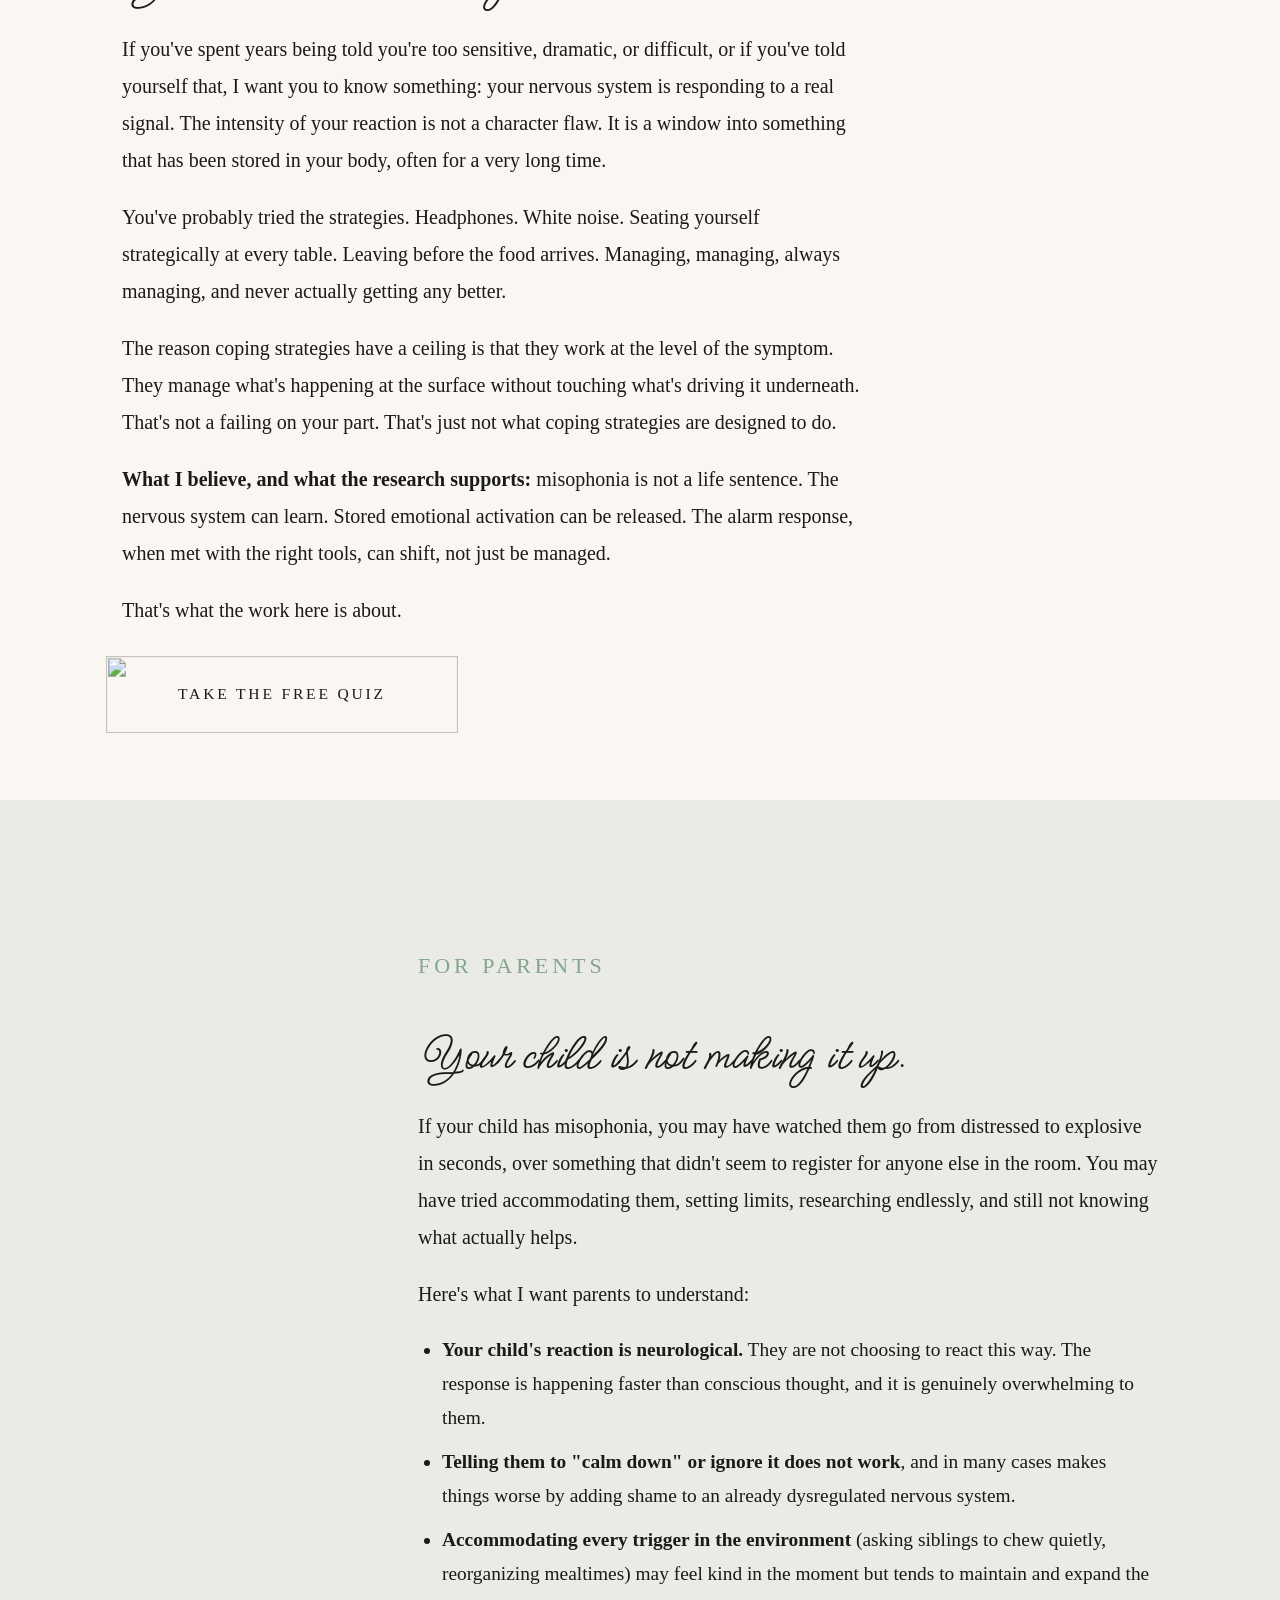
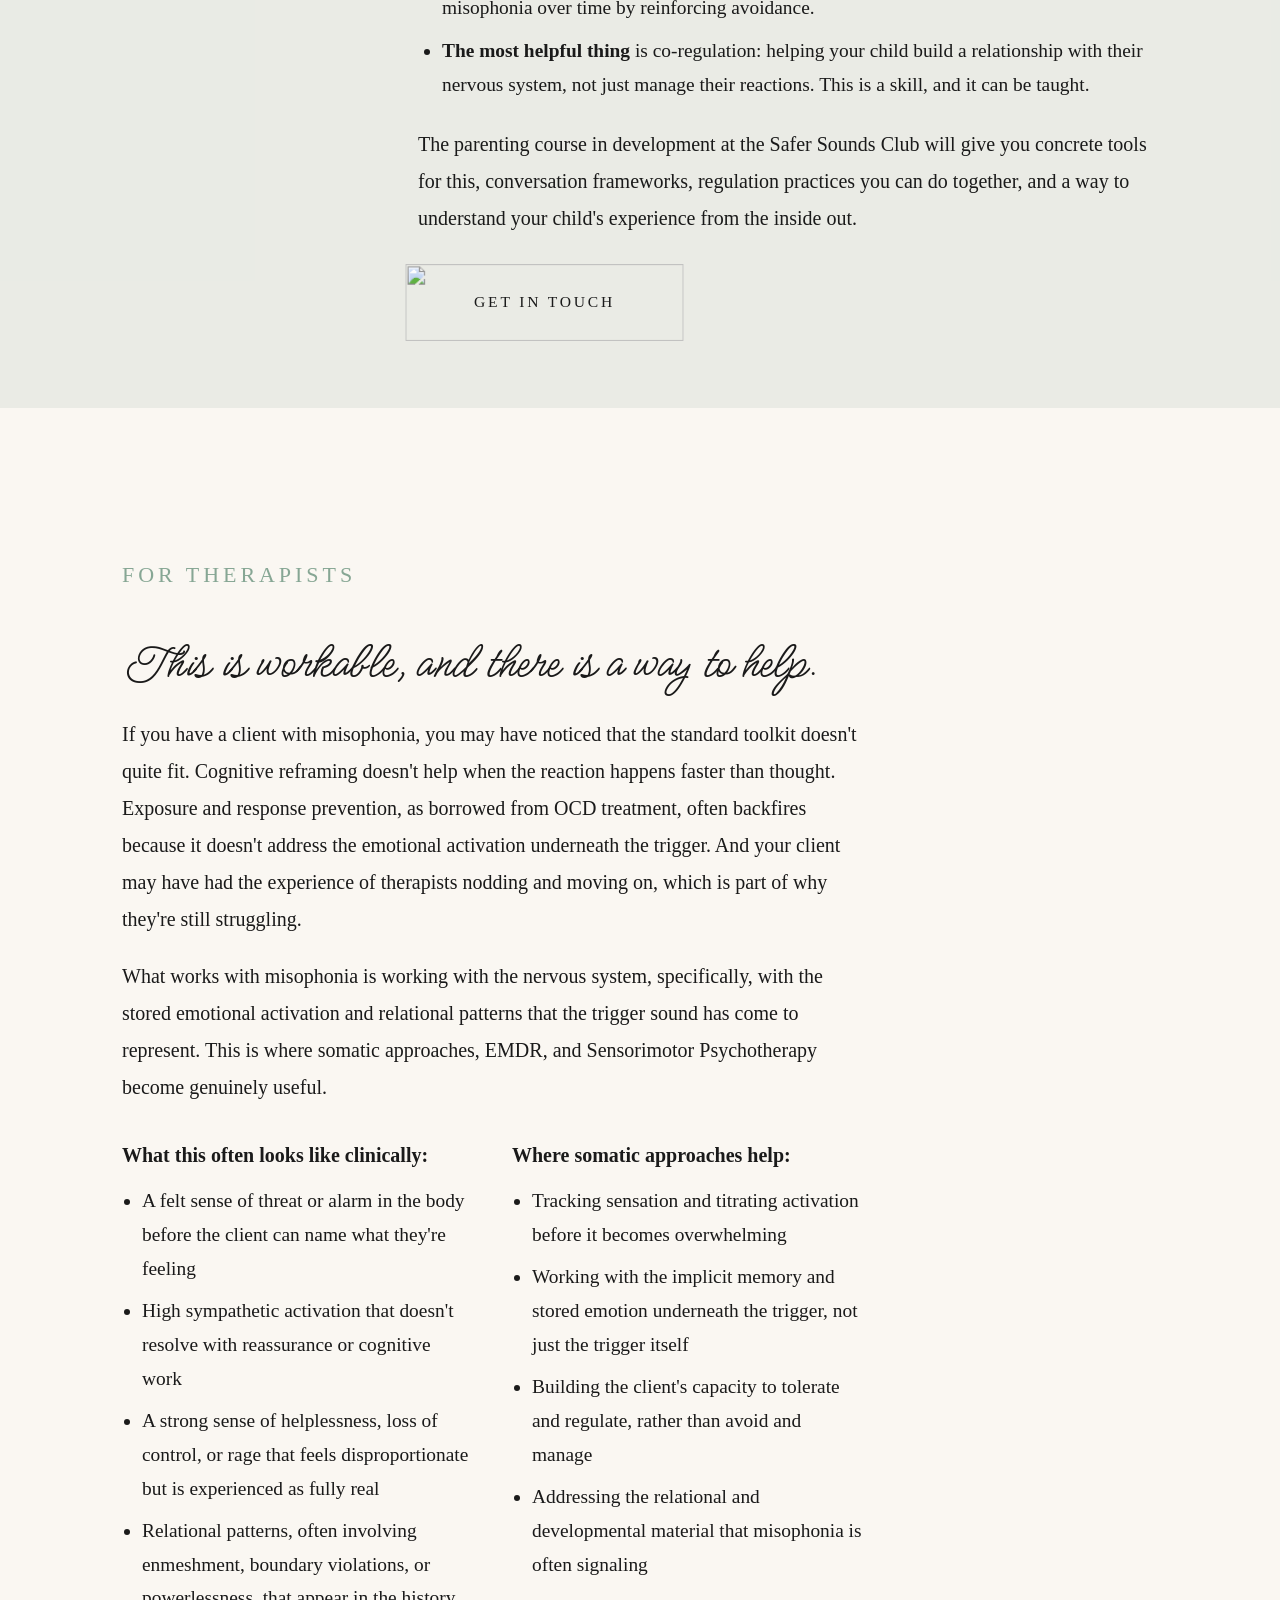
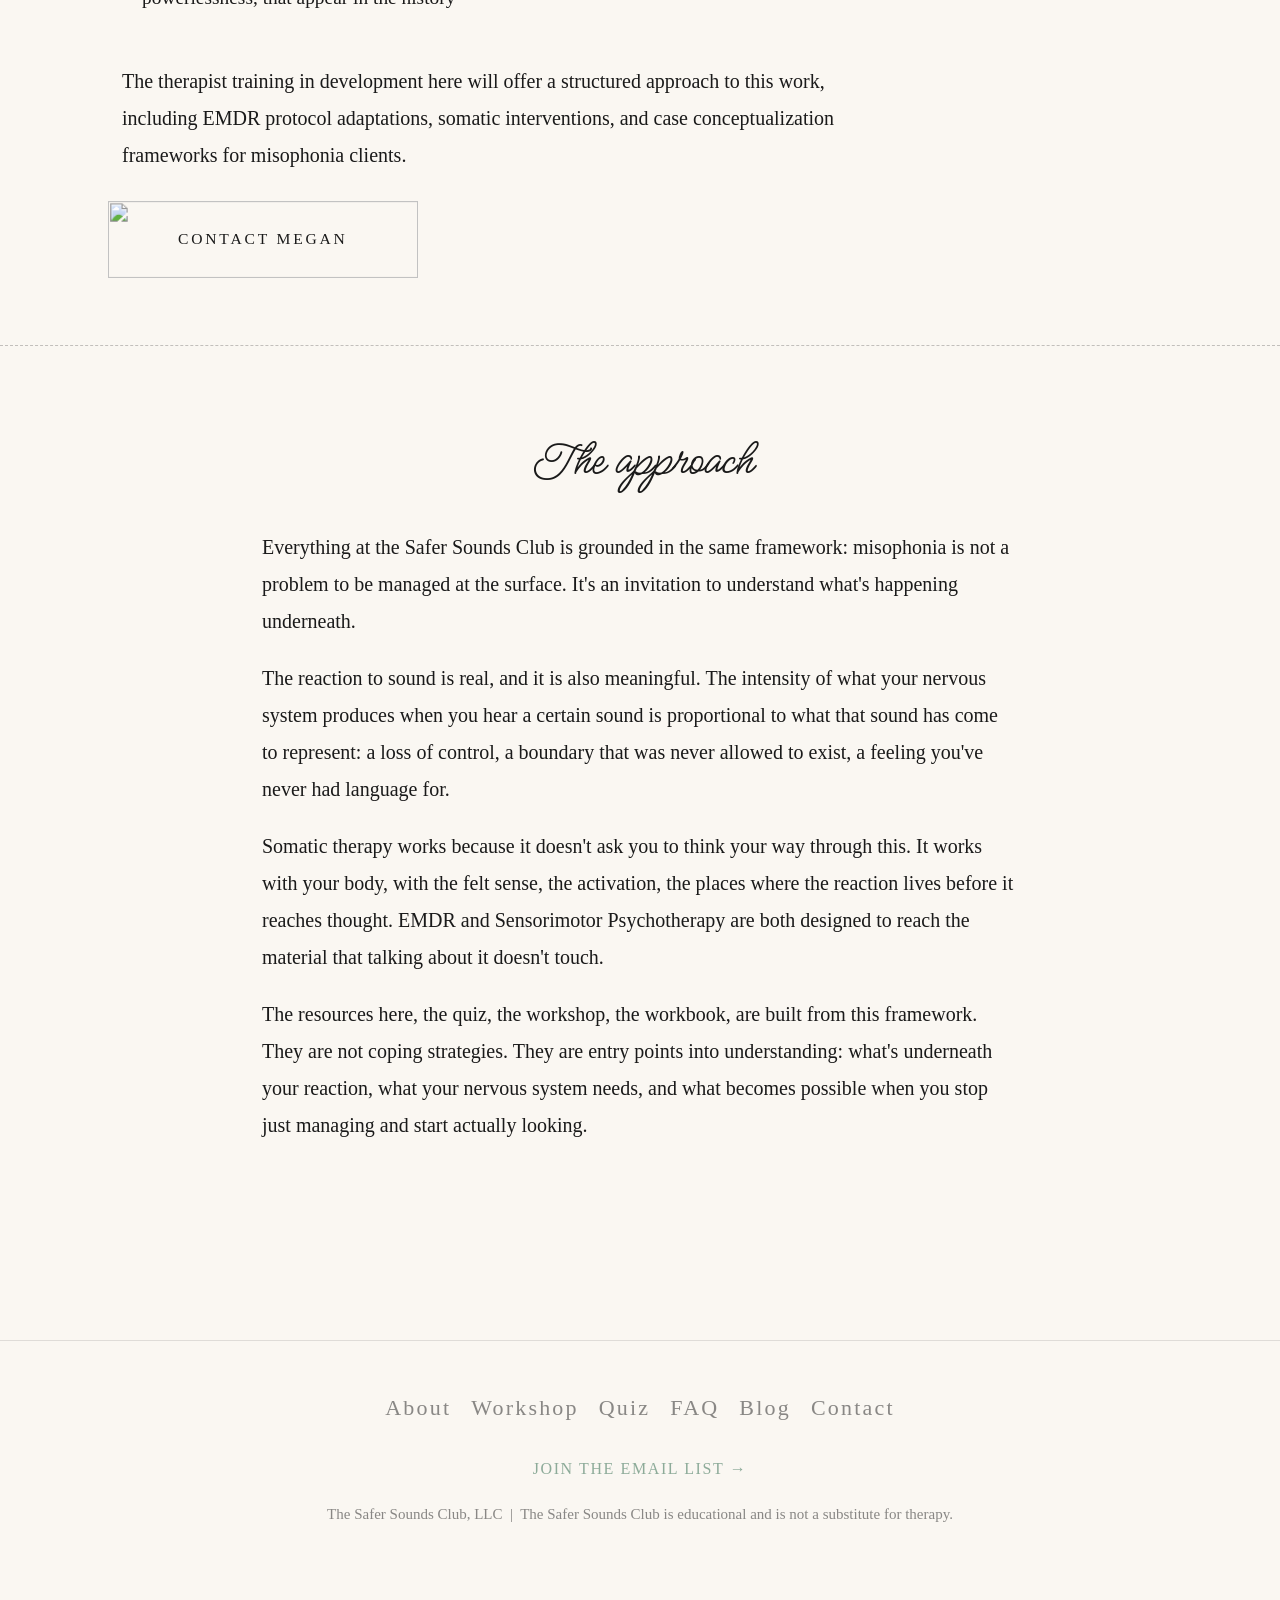
==== commit d36ae064: "Fix MeowScript: add woff2 (573KB→163KB), font-display swap, update preload" ====
--- a/about.html
+++ b/about.html
@@ -3,7 +3,7 @@
 <head>
   <link rel="icon" type="image/png" href="images/favicon.png">
   <link rel="preload" href="fonts/CoreBandiFace.woff2" as="font" type="font/woff2" crossorigin>
-  <link rel="preload" href="fonts/MeowScript.ttf" as="font" type="font/truetype" crossorigin>
+  <link rel="preload" href="fonts/MeowScript.woff2" as="font" type="font/woff2" crossorigin>
   <meta charset="UTF-8">
   <meta name="viewport" content="width=device-width, initial-scale=1.0">
   <title>About Misophonia & Megan Carlson | The Safer Sounds Club</title>
@@ -24,8 +24,9 @@
     }
     @font-face {
       font-family: 'MeowScript';
-      src: url('fonts/MeowScript.ttf') format('truetype');
-      font-weight: normal; font-style: normal; font-display: optional;
+      src: url('fonts/MeowScript.woff2') format('woff2'),
+           url('fonts/MeowScript.ttf') format('truetype');
+      font-weight: normal; font-style: normal; font-display: swap;
     }
     html { font-size: 20px; }
     *, *::before, *::after { box-sizing: border-box; margin: 0; padding: 0; }
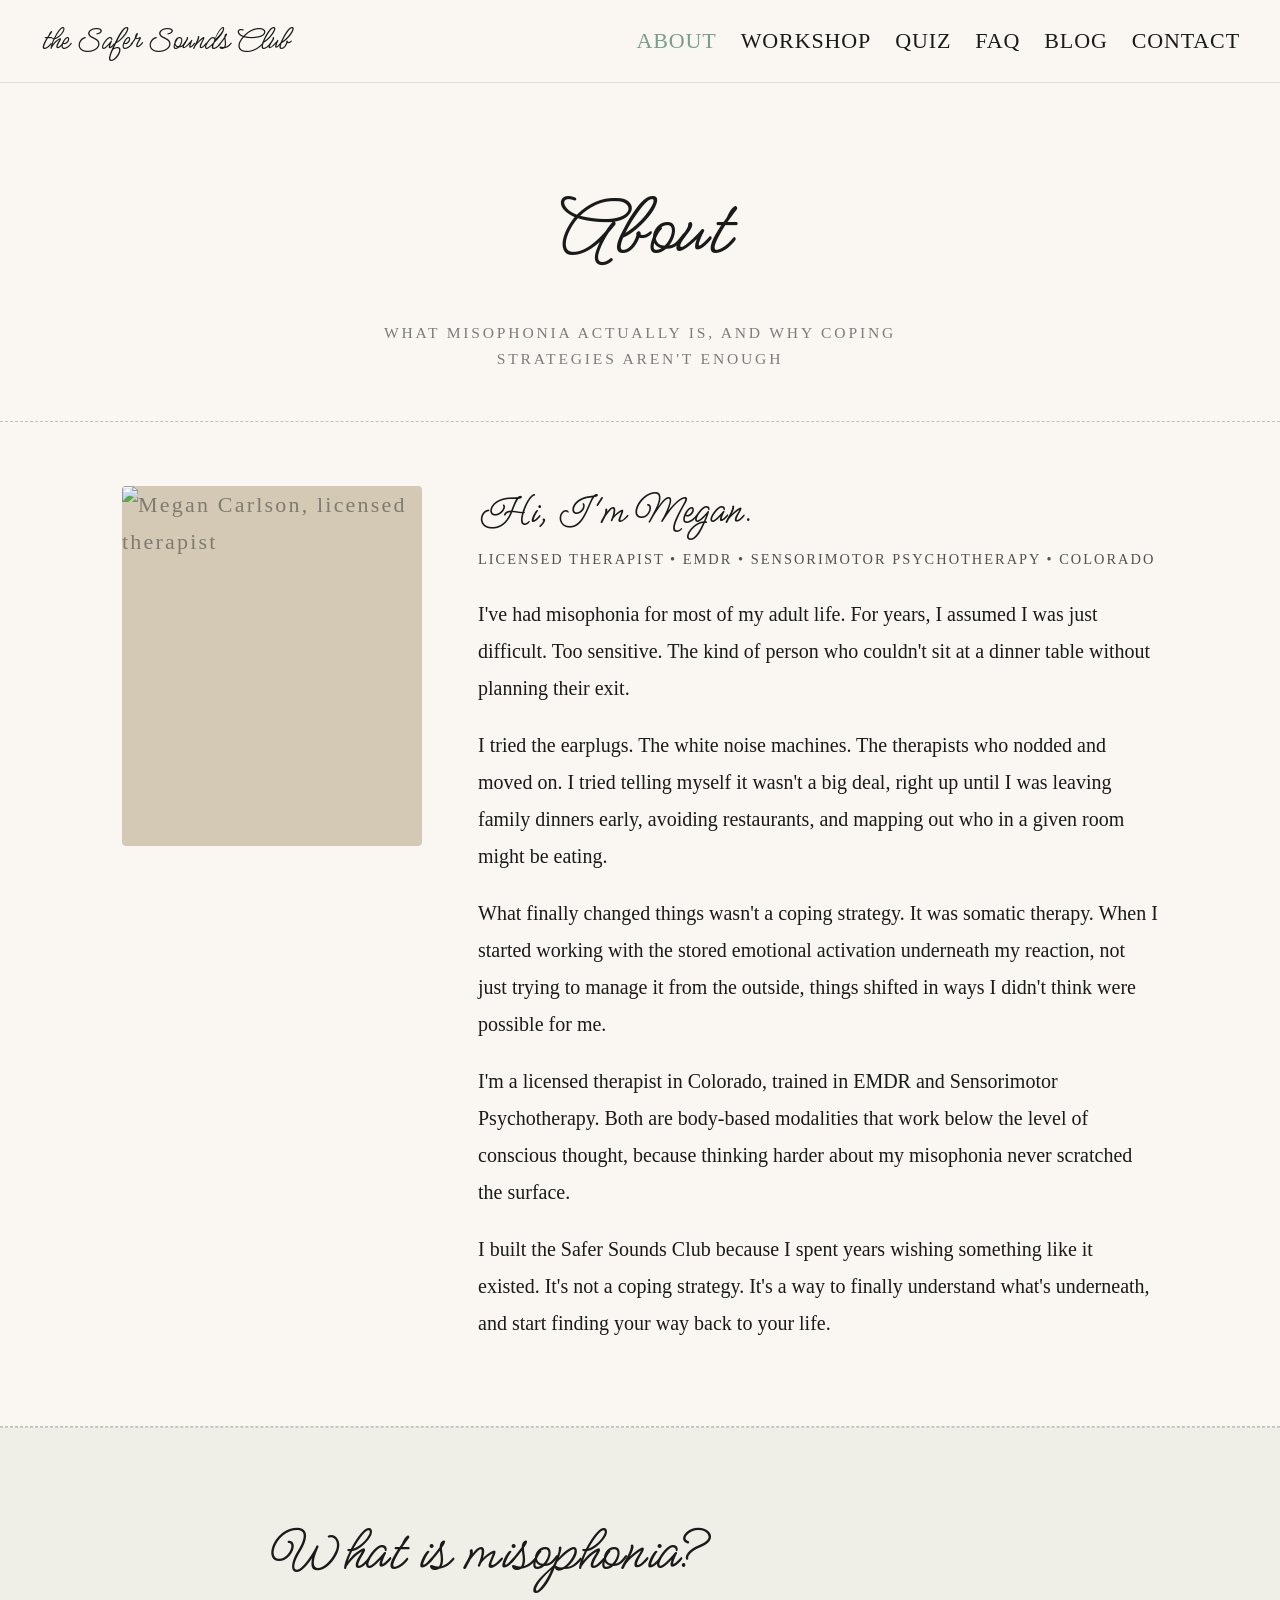
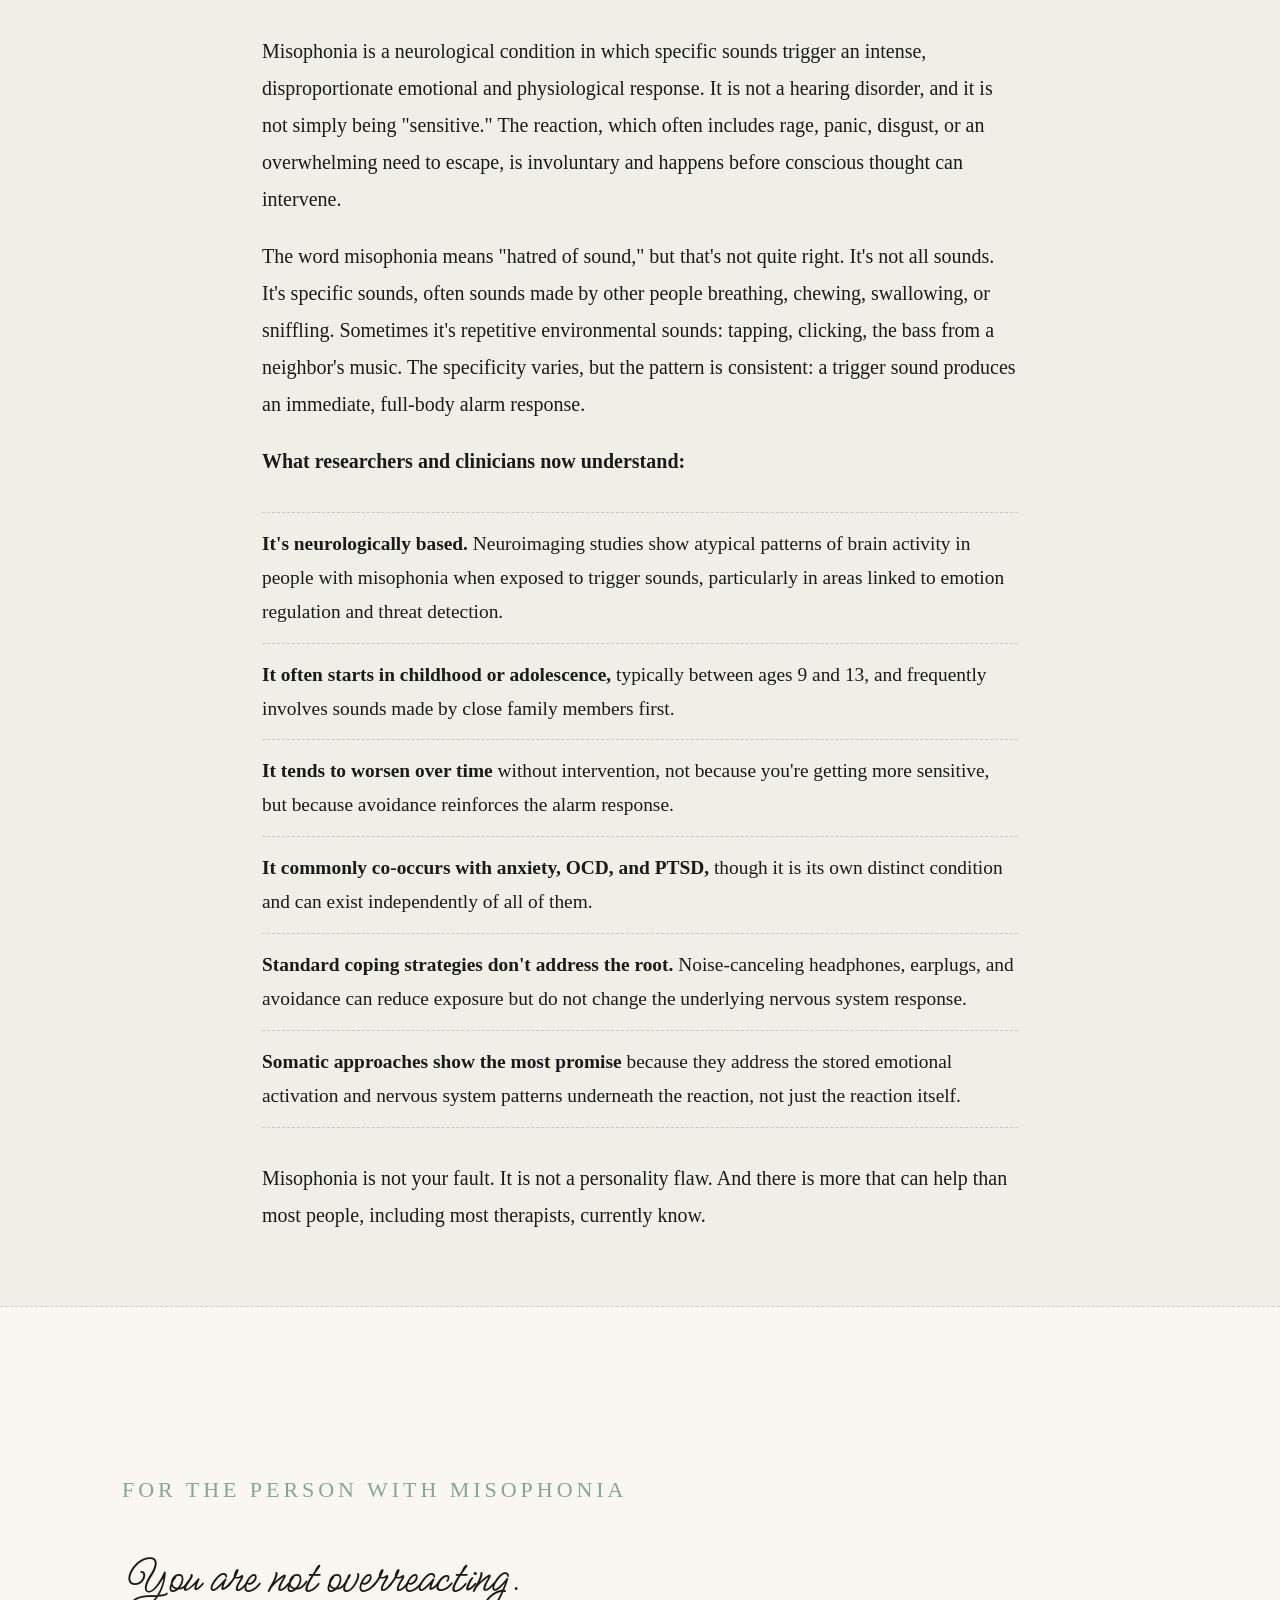
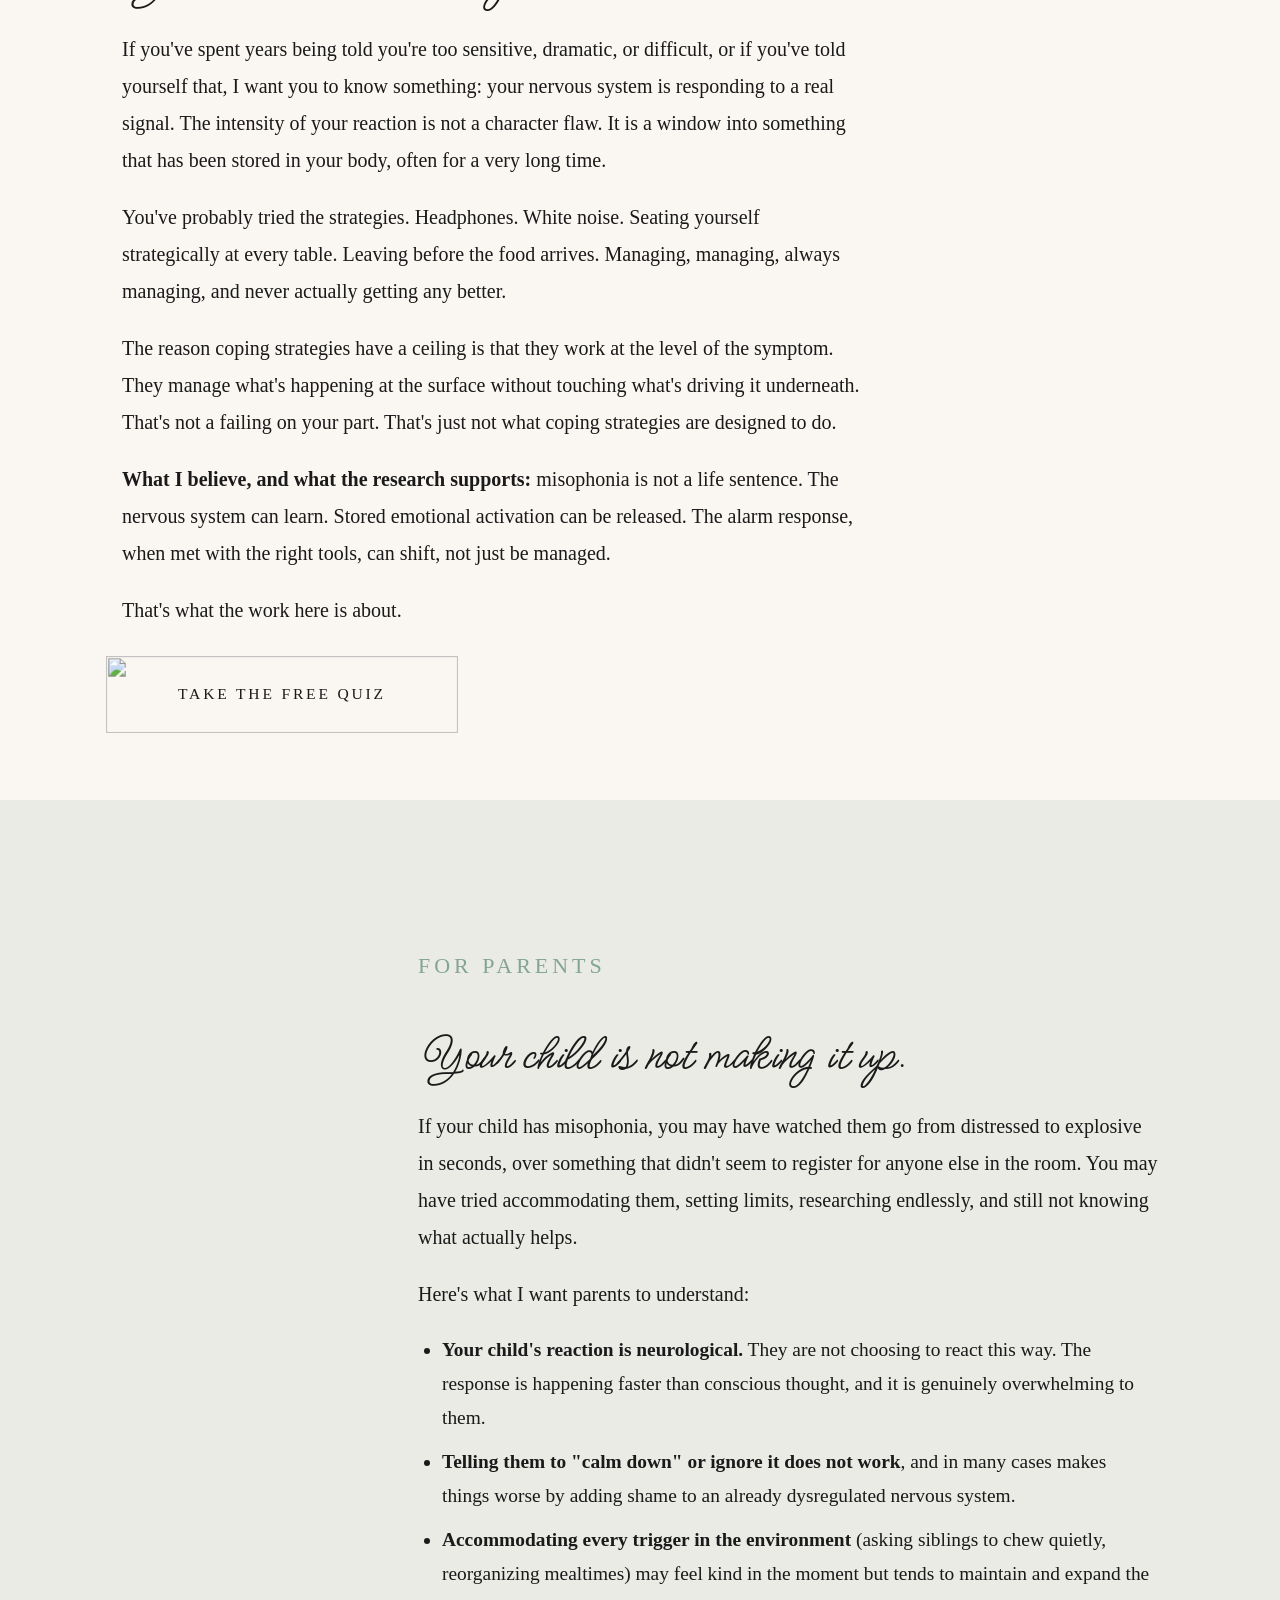
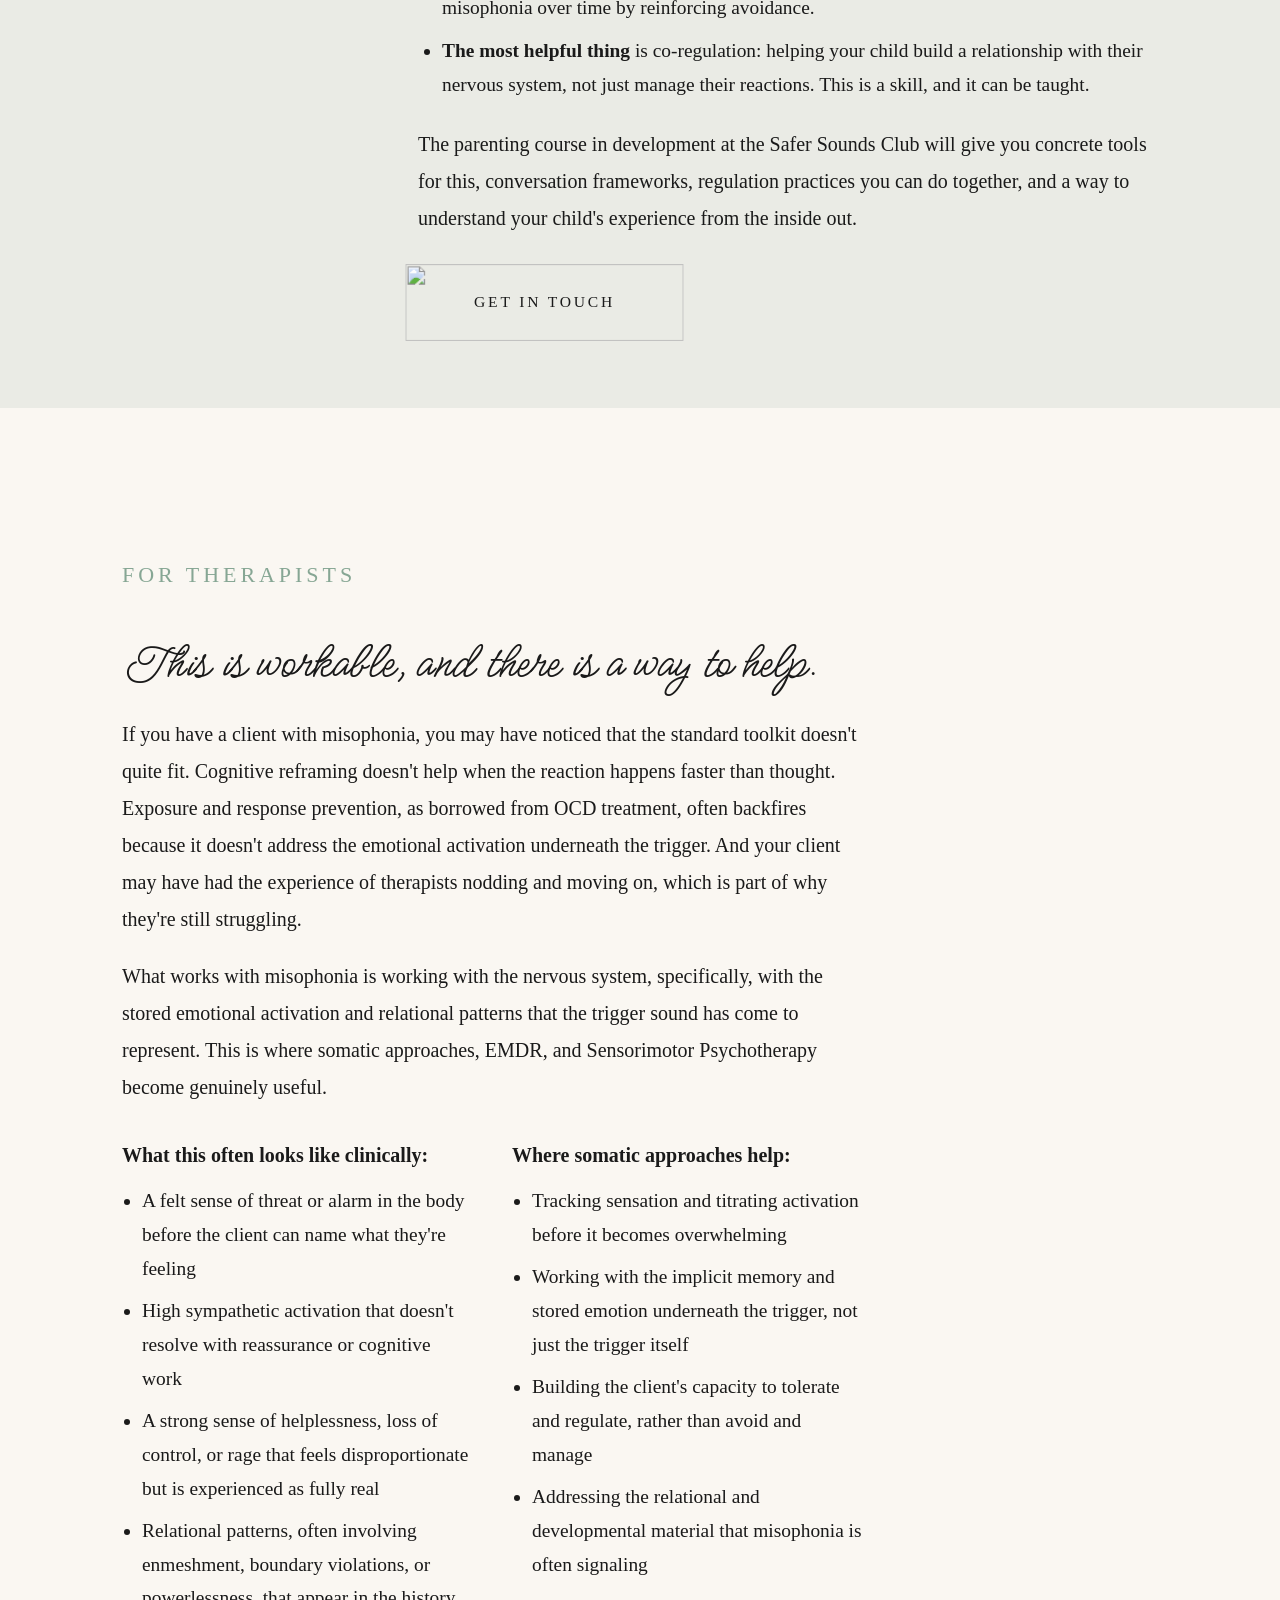
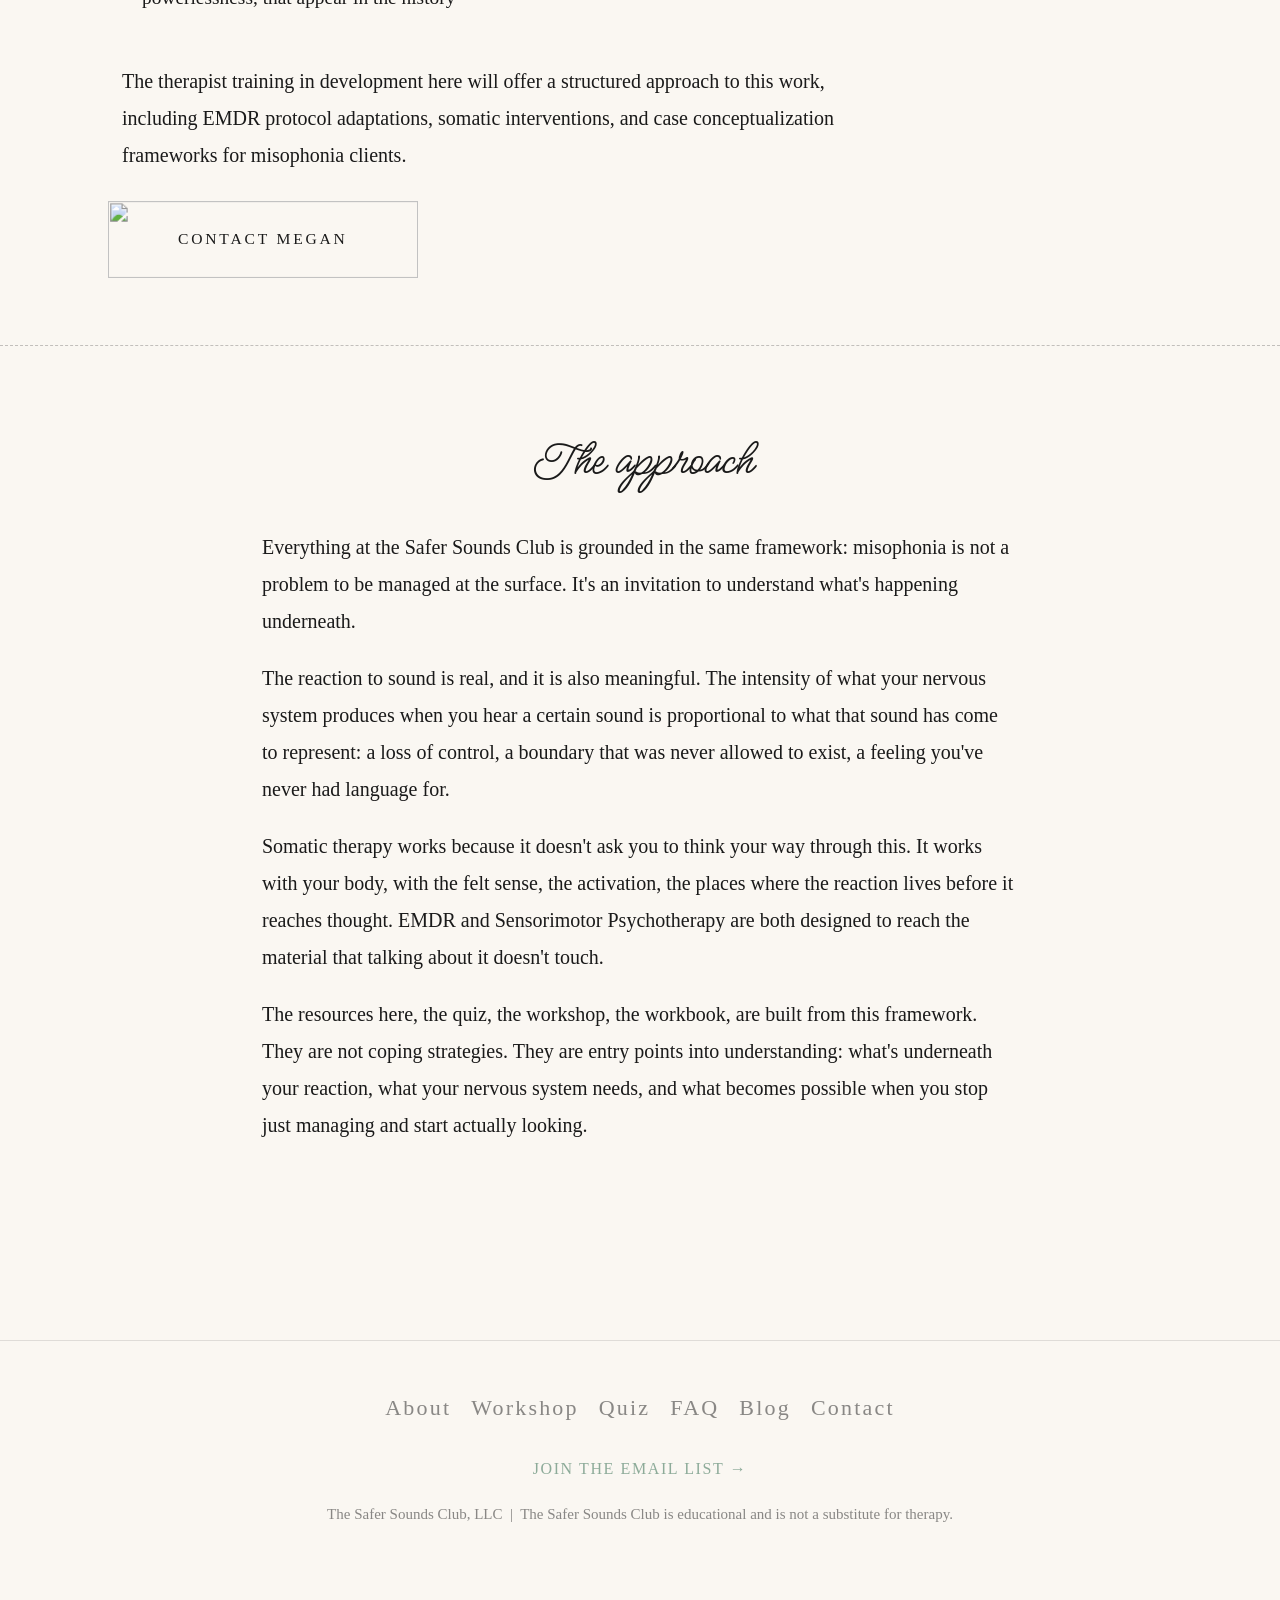
==== commit f4002779: "OG card image, font-display block, popup mobile fix" ====
--- a/about.html
+++ b/about.html
@@ -11,7 +11,12 @@
   <meta name="keywords" content="what is misophonia, misophonia therapist, misophonia somatic therapy, misophonia EMDR, misophonia for parents, misophonia for therapists, misophonia causes, Megan Carlson therapist Colorado">
   <meta property="og:title" content="About Misophonia & Megan Carlson | The Safer Sounds Club">
   <meta property="og:description" content="Misophonia isn't just about sounds. Learn what's underneath — from a licensed therapist, EMDR specialist, and person with misophonia.">
+  <meta property="og:site_name" content="The Safer Sounds Club">
   <meta property="og:type" content="website">
+  <meta property="og:image" content="https://safersoundsclub.pages.dev/images/og-image.jpg">
+  <meta property="og:url" content="https://safersoundsclub.com/about">
+  <meta name="twitter:card" content="summary_large_image">
+  <meta name="twitter:image" content="https://safersoundsclub.pages.dev/images/og-image.jpg">
   <meta name="robots" content="index, follow">
   
   <style>
@@ -26,9 +31,9 @@
       font-family: 'MeowScript';
       src: url('fonts/MeowScript.woff2') format('woff2'),
            url('fonts/MeowScript.ttf') format('truetype');
-      font-weight: normal; font-style: normal; font-display: swap;
-    }
-    html { font-size: 20px; }
+      font-weight: normal; font-style: normal; font-display: block;
+    }
+    html { font-size: 20px;  overflow-x: hidden; }
     *, *::before, *::after { box-sizing: border-box; margin: 0; padding: 0; }
     :root { --cream: #faf7f2; --ink: #1a1a1a; --sage: #7a9e8a; --blue-slate: #7a95a8; --max-w: 1100px; }
     body { background: var(--cream); color: var(--ink); font-family: 'CoreBandiFace', cursive; font-size: 21px; line-height: 1.7; overflow-x: hidden; }
